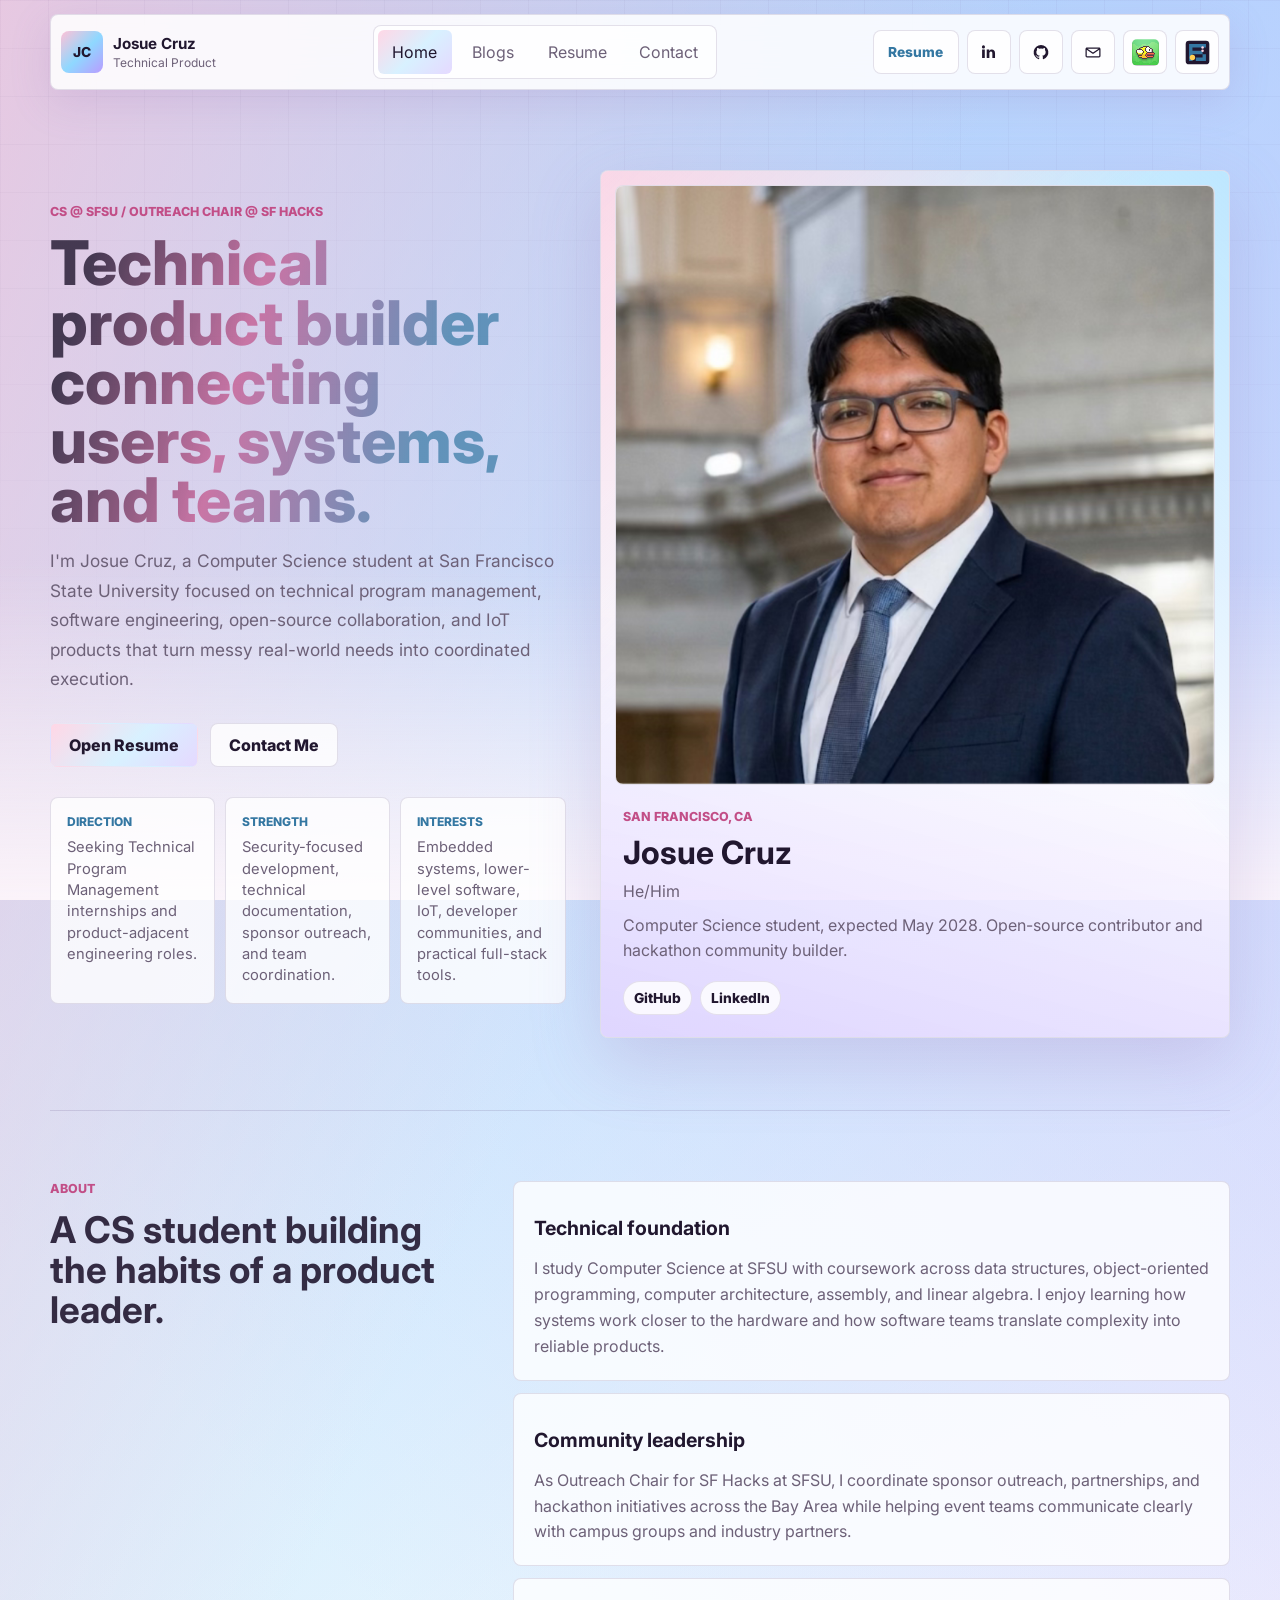
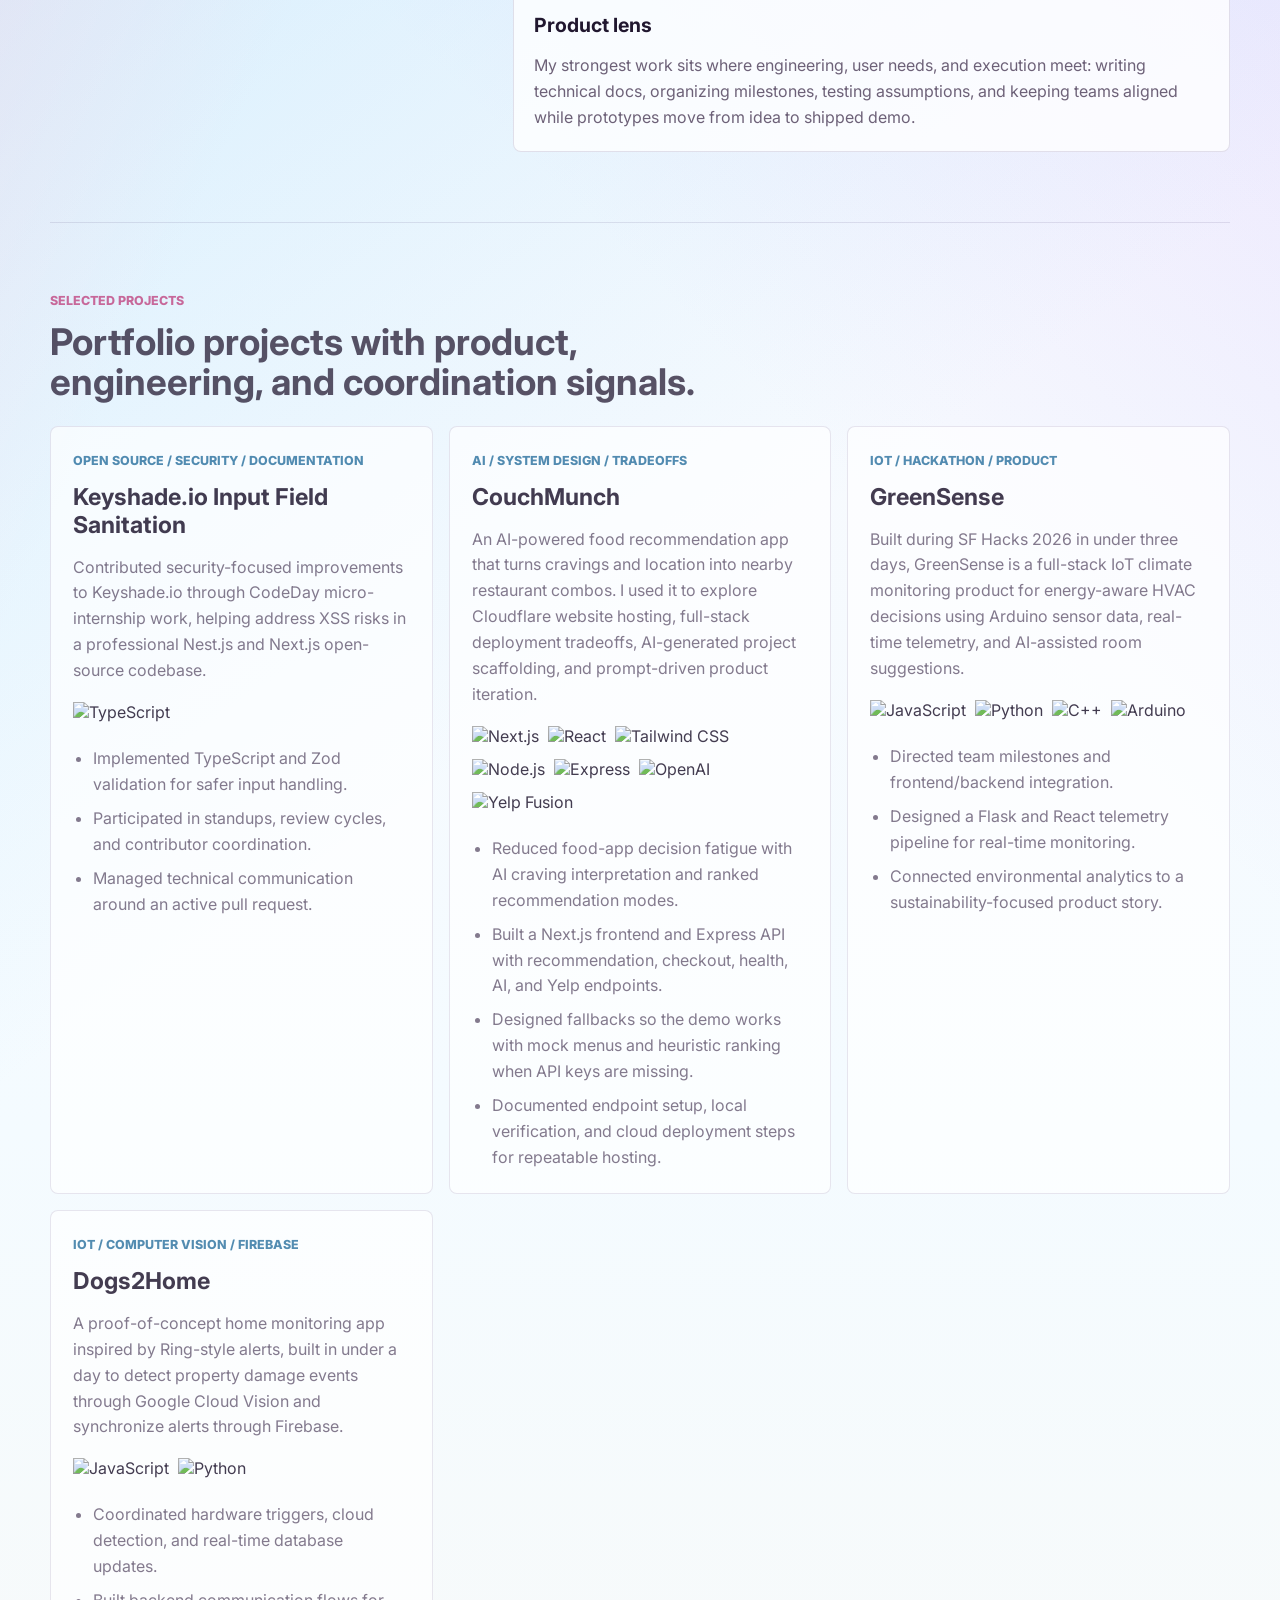
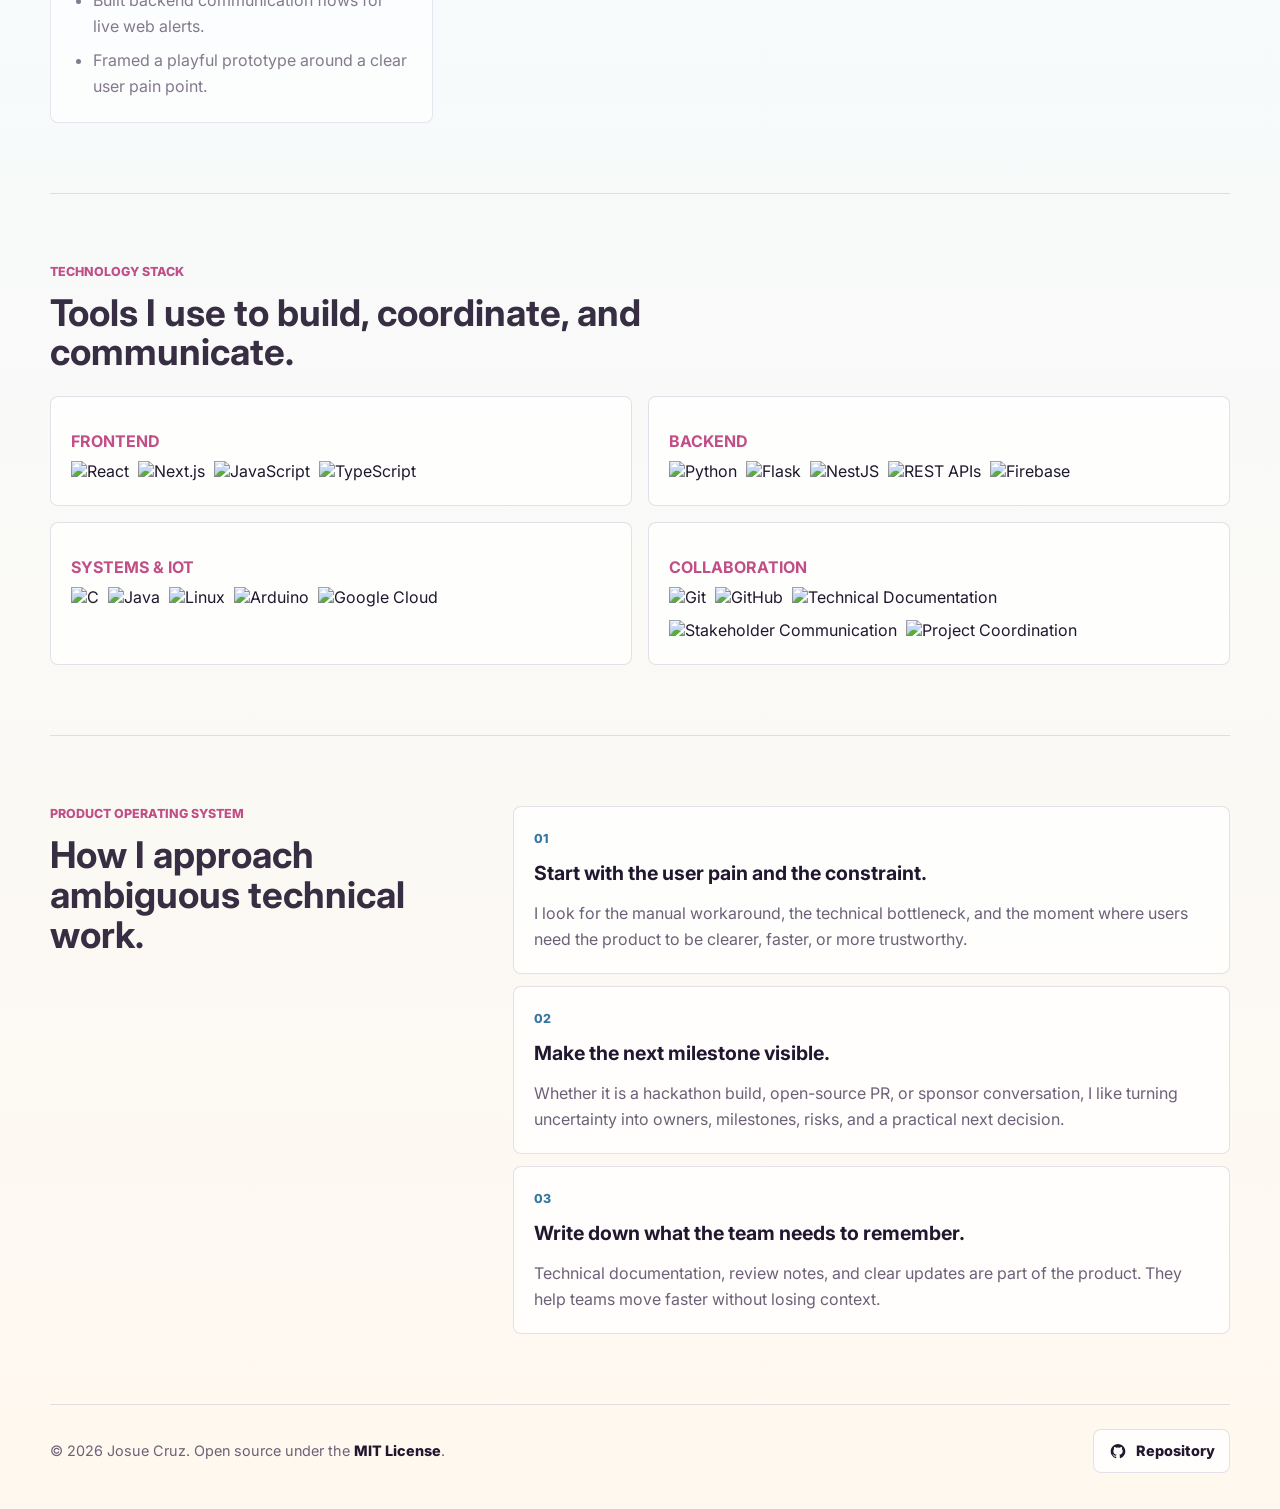
==== index.html @ 8d9a6b40 "chore(ui): additional IBM certificate, top tab easily accessible resume" ====
<!doctype html>
<html lang="en">
  <head>
    <meta charset="utf-8">
    <meta name="viewport" content="width=device-width, initial-scale=1, viewport-fit=cover">
    <meta
      name="description"
      content="Product management and technical program management portfolio for Josue Cruz, Computer Science student at San Francisco State University."
    >
    <title>Josue Cruz | Technical Product Portfolio</title>
    <link id="favicon" rel="icon" type="image/gif" href="assets/turtlefavicon-frames/turtlefavicon-00.gif">
    <link rel="preconnect" href="https://fonts.googleapis.com">
    <link rel="preconnect" href="https://fonts.gstatic.com" crossorigin>
    <link
      href="https://fonts.googleapis.com/css2?family=Inter:wght@400;500;600;700;800&display=swap"
      rel="stylesheet"
    >
    <link rel="stylesheet" href="styles.css">
  </head>
  <body>
    <div class="loader" data-loader aria-live="polite" aria-label="Loading portfolio">
      <div class="loader__mark" aria-hidden="true">
        <span></span>
        <span></span>
      </div>
      <p>Josue Cruz</p>
      <div class="loader__bar" aria-hidden="true"><span></span></div>
    </div>

    <div class="site-shell">
      <header class="site-header" aria-label="Primary">
        <a class="brand" href="#home" data-tab-link="home" aria-label="Josue Cruz home">
          <span class="brand__sig">JC</span>
          <span>
            <strong>Josue Cruz</strong>
            <small>Technical Product</small>
          </span>
        </a>

        <nav class="tabs" aria-label="Portfolio tabs" role="tablist">
          <button
            class="tab is-active"
            id="tab-home"
            type="button"
            data-tab="home"
            role="tab"
            aria-controls="home"
            aria-selected="true"
          >
            Home
          </button>
          <button
            class="tab"
            id="tab-blogs"
            type="button"
            data-tab="blogs"
            role="tab"
            aria-controls="blogs"
            aria-selected="false"
          >
            Blogs
          </button>
          <button
            class="tab"
            id="tab-resume"
            type="button"
            data-tab="resume"
            role="tab"
            aria-controls="resume"
            aria-selected="false"
          >
            Resume
          </button>
          <button
            class="tab"
            id="tab-contact"
            type="button"
            data-tab="contact"
            role="tab"
            aria-controls="contact"
            aria-selected="false"
          >
            Contact
          </button>
        </nav>

        <div class="header-actions" aria-label="Resume, social, and game links">
          <a
            class="header-resume-link"
            href="assets/Josue_Cruz_Resume.pdf"
            target="_blank"
            rel="noreferrer"
            aria-label="Open resume PDF"
          >
            Resume
          </a>
          <a
            href="https://www.linkedin.com/in/josue-cruz-610898238/"
            target="_blank"
            rel="noreferrer"
            aria-label="LinkedIn"
          >
            <svg viewBox="0 0 24 24" aria-hidden="true">
              <path d="M6.94 8.98H3.72v10.29h3.22V8.98ZM5.34 4a1.86 1.86 0 1 0 .01 3.72A1.86 1.86 0 0 0 5.34 4Zm13.9 9.58c0-3.1-1.66-4.54-3.87-4.54a3.33 3.33 0 0 0-3 1.64h-.04v-1.7H9.25v10.29h3.2v-5.1c0-1.34.25-2.64 1.91-2.64 1.64 0 1.66 1.53 1.66 2.73v5.01h3.21v-5.69Z"/>
            </svg>
          </a>
          <a href="https://github.com/Josue-Crz" target="_blank" rel="noreferrer" aria-label="GitHub">
            <svg viewBox="0 0 24 24" aria-hidden="true">
              <path d="M12 3.5a8.8 8.8 0 0 0-2.78 17.15c.44.08.6-.19.6-.42v-1.5c-2.45.53-2.97-1.05-2.97-1.05-.4-1.02-.98-1.3-.98-1.3-.8-.55.06-.54.06-.54.89.06 1.36.91 1.36.91.79 1.35 2.07.96 2.57.74.08-.57.31-.96.56-1.18-1.96-.22-4.02-.98-4.02-4.36 0-.96.34-1.75.9-2.37-.09-.22-.39-1.12.09-2.34 0 0 .74-.24 2.42.9a8.35 8.35 0 0 1 4.4 0c1.68-1.14 2.42-.9 2.42-.9.48 1.22.18 2.12.09 2.34.56.62.9 1.4.9 2.37 0 3.39-2.06 4.13-4.03 4.35.32.28.6.82.6 1.65v2.28c0 .23.16.5.61.42A8.8 8.8 0 0 0 12 3.5Z"/>
            </svg>
          </a>
          <a href="mailto:josuecruz3830@gmail.com" aria-label="Email">
            <svg viewBox="0 0 24 24" aria-hidden="true">
              <path d="M4.75 6.5h14.5c.96 0 1.75.79 1.75 1.75v8.5c0 .96-.79 1.75-1.75 1.75H4.75A1.75 1.75 0 0 1 3 16.75v-8.5c0-.96.79-1.75 1.75-1.75Zm.55 1.5 6.7 4.55L18.7 8H5.3Zm14.2 1.32-6.95 4.72a1 1 0 0 1-1.1 0L4.5 9.32v7.43c0 .14.11.25.25.25h14.5c.14 0 .25-.11.25-.25V9.32Z"/>
            </svg>
          </a>
          <button class="game-launch" type="button" data-game-open aria-label="Open mini bird game">
            <img src="assets/Flappy_Bird_icon.png" alt="" aria-hidden="true">
          </button>
          <button class="game-launch maze-launch" type="button" data-maze-open aria-label="Open pixel maze game">
            <svg viewBox="0 0 32 32" aria-hidden="true">
              <rect class="maze-icon-bg" x="2" y="2" width="28" height="28" rx="4"/>
              <path class="maze-icon-wall" d="M6 6h20v4H10v4h12v4H10v8H6V6Zm16 12h4v8H14v-4h8v-4Z"/>
              <circle class="maze-icon-player" cx="10" cy="22" r="3.2"/>
              <circle class="maze-icon-dot" cx="22" cy="10" r="1.5"/>
              <circle class="maze-icon-dot" cx="22" cy="14" r="1.5"/>
            </svg>
          </button>
        </div>
      </header>

      <main>
        <section class="tab-panel is-active" id="home" data-panel="home" role="tabpanel" aria-labelledby="tab-home" tabindex="-1">
          <div class="hero-section">
            <div class="hero-copy">
              <p class="eyebrow">CS @ SFSU / Outreach Chair @ SF Hacks</p>
              <h1>Technical product builder connecting users, systems, and teams.</h1>
              <p class="hero-copy__lead">
                I'm Josue Cruz, a Computer Science student at San Francisco State University focused on technical
                program management, software engineering, open-source collaboration, and IoT products that turn messy
                real-world needs into coordinated execution.
              </p>
              <div class="hero-actions">
                <a class="btn btn--primary" href="assets/Josue_Cruz_Resume.pdf" target="_blank" rel="noreferrer">
                  Open Resume
                </a>
                <a class="btn btn--ghost" href="#contact" data-tab-link="contact">Contact Me</a>
              </div>
              <dl class="signal-grid" aria-label="Portfolio highlights">
                <div>
                  <dt>Direction</dt>
                  <dd>Seeking Technical Program Management internships and product-adjacent engineering roles.</dd>
                </div>
                <div>
                  <dt>Strength</dt>
                  <dd>Security-focused development, technical documentation, sponsor outreach, and team coordination.</dd>
                </div>
                <div>
                  <dt>Interests</dt>
                  <dd>Embedded systems, lower-level software, IoT, developer communities, and practical full-stack tools.</dd>
                </div>
              </dl>
            </div>

            <aside class="profile-card" aria-label="Josue Cruz profile summary">
              <div class="profile-photo-frame">
                <img src="assets/Josue_Cruz_Headshot.png" alt="Professional headshot of Josue Cruz.">
              </div>
              <div class="profile-card__body">
                <p class="profile-kicker">San Francisco, CA</p>
                <h2>Josue Cruz</h2>
                <p>He/Him</p>
                <p>Computer Science student, expected May 2028. Open-source contributor and hackathon community builder.</p>
                <div class="profile-links">
                  <a href="https://github.com/Josue-Crz" target="_blank" rel="noreferrer">GitHub</a>
                  <a href="https://www.linkedin.com/in/josue-cruz-610898238/" target="_blank" rel="noreferrer">LinkedIn</a>
                </div>
              </div>
            </aside>
          </div>

          <section class="section-band section-band--split" aria-labelledby="about-title">
            <div>
              <p class="eyebrow">About</p>
              <h2 id="about-title">A CS student building the habits of a product leader.</h2>
            </div>
            <div class="about-grid">
              <article>
                <h3>Technical foundation</h3>
                <p>
                  I study Computer Science at SFSU with coursework across data structures, object-oriented programming,
                  computer architecture, assembly, and linear algebra. I enjoy learning how systems work closer to the
                  hardware and how software teams translate complexity into reliable products.
                </p>
              </article>
              <article>
                <h3>Community leadership</h3>
                <p>
                  As Outreach Chair for SF Hacks at SFSU, I coordinate sponsor outreach, partnerships, and hackathon
                  initiatives across the Bay Area while helping event teams communicate clearly with campus groups and
                  industry partners.
                </p>
              </article>
              <article>
                <h3>Product lens</h3>
                <p>
                  My strongest work sits where engineering, user needs, and execution meet: writing technical docs,
                  organizing milestones, testing assumptions, and keeping teams aligned while prototypes move from idea
                  to shipped demo.
                </p>
              </article>
            </div>
          </section>

          <section class="section-band section-band--project" aria-labelledby="project-title">
            <div class="section-heading">
              <div>
                <p class="eyebrow">Selected Projects</p>
                <h2 id="project-title">Portfolio projects with product, engineering, and coordination signals.</h2>
              </div>
            </div>
            <div class="case-grid case-grid--wide">
              <article class="case-card">
                <span class="case-card__tag">Open Source / Security / Documentation</span>
                <h3>
                  <a href="https://docs.google.com/document/d/12Ac3wVEF5NnSmktKgqOOgm5CtTcIoS5psyk4UJSIStE/edit?usp=sharing" target="_blank" rel="noreferrer">
                    Keyshade.io Input Field Sanitation
                  </a>
                </h3>
                <p>
                  Contributed security-focused improvements to Keyshade.io through CodeDay micro-internship work,
                  helping address XSS risks in a professional Nest.js and Next.js open-source codebase.
                </p>
                <div class="badge-list case-card__languages" aria-label="Keyshade.io programming languages">
                  <img alt="TypeScript" src="https://img.shields.io/badge/TypeScript-3178C6?style=flat&logo=typescript&logoColor=white">
                </div>
                <ul>
                  <li>Implemented TypeScript and Zod validation for safer input handling.</li>
                  <li>Participated in standups, review cycles, and contributor coordination.</li>
                  <li>Managed technical communication around an active pull request.</li>
                </ul>
              </article>
              <article class="case-card">
                <span class="case-card__tag">AI / System Design / Tradeoffs</span>
                <h3>
                  <a href="https://couchmunch.me/" target="_blank" rel="noreferrer">CouchMunch</a>
                </h3>
                <p>
                  An AI-powered food recommendation app that turns cravings and location into nearby restaurant combos.
                  I used it to explore Cloudflare website hosting, full-stack deployment tradeoffs, AI-generated project
                  scaffolding, and prompt-driven product iteration.
                </p>
                <div class="badge-list case-card__languages" aria-label="CouchMunch technology stack">
                  <img alt="Next.js" src="https://img.shields.io/badge/Next.js-black?style=flat&logo=next.js">
                  <img alt="React" src="https://img.shields.io/badge/React-20232A?style=flat&logo=react&logoColor=61DAFB">
                  <img alt="Tailwind CSS" src="https://img.shields.io/badge/Tailwind_CSS-06B6D4?style=flat&logo=tailwindcss&logoColor=white">
                  <img alt="Node.js" src="https://img.shields.io/badge/Node.js-339933?style=flat&logo=node.js&logoColor=white">
                  <img alt="Express" src="https://img.shields.io/badge/Express-black?style=flat&logo=express">
                  <img alt="OpenAI" src="https://img.shields.io/badge/OpenAI-412991?style=flat&logo=openai&logoColor=white">
                  <img alt="Yelp Fusion" src="https://img.shields.io/badge/Yelp_Fusion-FF1A1A?style=flat&logo=yelp&logoColor=white">
                </div>
                <ul>
                  <li>Reduced food-app decision fatigue with AI craving interpretation and ranked recommendation modes.</li>
                  <li>Built a Next.js frontend and Express API with recommendation, checkout, health, AI, and Yelp endpoints.</li>
                  <li>Designed fallbacks so the demo works with mock menus and heuristic ranking when API keys are missing.</li>
                  <li>Documented endpoint setup, local verification, and cloud deployment steps for repeatable hosting.</li>
                </ul>
              </article>
              <article class="case-card">
                <span class="case-card__tag">IoT / Hackathon / Product</span>
                <h3>
                  <a href="https://github.com/Josue-Crz/SFHacks-2026-Project" target="_blank" rel="noreferrer">GreenSense</a>
                </h3>
                <p>
                  Built during SF Hacks 2026 in under three days, GreenSense is a full-stack IoT climate monitoring
                  product for energy-aware HVAC decisions using Arduino sensor data, real-time telemetry, and AI-assisted
                  room suggestions.
                </p>
                <div class="badge-list case-card__languages" aria-label="GreenSense programming languages">
                  <img alt="JavaScript" src="https://img.shields.io/badge/JavaScript-F7DF1E?style=flat&logo=javascript&logoColor=111111">
                  <img alt="Python" src="https://img.shields.io/badge/Python-3776AB?style=flat&logo=python&logoColor=white">
                  <img alt="C++" src="https://img.shields.io/badge/C++-00599C?style=flat&logo=cplusplus&logoColor=white">
                  <img alt="Arduino" src="https://img.shields.io/badge/Arduino-00979D?style=flat&logo=arduino&logoColor=white">
                </div>
                <ul>
                  <li>Directed team milestones and frontend/backend integration.</li>
                  <li>Designed a Flask and React telemetry pipeline for real-time monitoring.</li>
                  <li>Connected environmental analytics to a sustainability-focused product story.</li>
                </ul>
              </article>
              <article class="case-card">
                <span class="case-card__tag">IoT / Computer Vision / Firebase</span>
                <h3>
                  <a href="https://github.com/Josue-Crz/Dogs2Home" target="_blank" rel="noreferrer">Dogs2Home</a>
                </h3>
                <p>
                  A proof-of-concept home monitoring app inspired by Ring-style alerts, built in under a day to detect
                  property damage events through Google Cloud Vision and synchronize alerts through Firebase.
                </p>
                <div class="badge-list case-card__languages" aria-label="Dogs2Home programming languages">
                  <img alt="JavaScript" src="https://img.shields.io/badge/JavaScript-F7DF1E?style=flat&logo=javascript&logoColor=111111">
                  <img alt="Python" src="https://img.shields.io/badge/Python-3776AB?style=flat&logo=python&logoColor=white">
                </div>
                <ul>
                  <li>Coordinated hardware triggers, cloud detection, and real-time database updates.</li>
                  <li>Built backend communication flows for live web alerts.</li>
                  <li>Framed a playful prototype around a clear user pain point.</li>
                </ul>
              </article>
            </div>
          </section>

          <section class="section-band" aria-labelledby="tech-title">
            <div class="section-heading">
              <div>
                <p class="eyebrow">Technology Stack</p>
                <h2 id="tech-title">Tools I use to build, coordinate, and communicate.</h2>
              </div>
            </div>
            <div class="tech-stack">
              <article>
                <h3>Frontend</h3>
                <div class="badge-list" aria-label="Frontend skills">
                  <img alt="React" src="https://img.shields.io/badge/React-20232A?style=flat&logo=react&logoColor=61DAFB">
                  <img alt="Next.js" src="https://img.shields.io/badge/Next.js-black?style=flat&logo=next.js">
                  <img alt="JavaScript" src="https://img.shields.io/badge/JavaScript-F7DF1E?style=flat&logo=javascript&logoColor=111111">
                  <img alt="TypeScript" src="https://img.shields.io/badge/TypeScript-3178C6?style=flat&logo=typescript&logoColor=white">
                </div>
              </article>
              <article>
                <h3>Backend</h3>
                <div class="badge-list" aria-label="Backend skills">
                  <img alt="Python" src="https://img.shields.io/badge/Python-3776AB?style=flat&logo=python&logoColor=white">
                  <img alt="Flask" src="https://img.shields.io/badge/Flask-black?style=flat&logo=flask">
                  <img alt="NestJS" src="https://img.shields.io/badge/NestJS-E0234E?style=flat&logo=nestjs&logoColor=white">
                  <img alt="REST APIs" src="https://img.shields.io/badge/REST_APIs-6E56B9?style=flat">
                  <img alt="Firebase" src="https://img.shields.io/badge/Firebase-FFCA28?style=flat&logo=firebase&logoColor=111111">
                </div>
              </article>
              <article>
                <h3>Systems & IoT</h3>
                <div class="badge-list" aria-label="Systems and IoT skills">
                  <img alt="C" src="https://img.shields.io/badge/C-A8B9CC?style=flat&logo=c&logoColor=111111">
                  <img alt="Java" src="https://img.shields.io/badge/Java-ED8B00?style=flat&logo=openjdk&logoColor=white">
                  <img alt="Linux" src="https://img.shields.io/badge/Linux-FCC624?style=flat&logo=linux&logoColor=111111">
                  <img alt="Arduino" src="https://img.shields.io/badge/Arduino-00979D?style=flat&logo=arduino&logoColor=white">
                  <img alt="Google Cloud" src="https://img.shields.io/badge/Google_Cloud-4285F4?style=flat&logo=googlecloud&logoColor=white">
                </div>
              </article>
              <article>
                <h3>Collaboration</h3>
                <div class="badge-list" aria-label="Collaboration skills">
                  <img alt="Git" src="https://img.shields.io/badge/Git-F05032?style=flat&logo=git&logoColor=white">
                  <img alt="GitHub" src="https://img.shields.io/badge/GitHub-181717?style=flat&logo=github&logoColor=white">
                  <img alt="Technical Documentation" src="https://img.shields.io/badge/Technical_Docs-C24E87?style=flat">
                  <img alt="Stakeholder Communication" src="https://img.shields.io/badge/Stakeholder_Communication-3477A2?style=flat">
                  <img alt="Project Coordination" src="https://img.shields.io/badge/Project_Coordination-6E56B9?style=flat">
                </div>
              </article>
            </div>
          </section>

          <section class="section-band section-band--split" aria-labelledby="principles-title">
            <div>
              <p class="eyebrow">Product Operating System</p>
              <h2 id="principles-title">How I approach ambiguous technical work.</h2>
            </div>
            <div class="principles">
              <article>
                <span>01</span>
                <h3>Start with the user pain and the constraint.</h3>
                <p>
                  I look for the manual workaround, the technical bottleneck, and the moment where users need the
                  product to be clearer, faster, or more trustworthy.
                </p>
              </article>
              <article>
                <span>02</span>
                <h3>Make the next milestone visible.</h3>
                <p>
                  Whether it is a hackathon build, open-source PR, or sponsor conversation, I like turning uncertainty
                  into owners, milestones, risks, and a practical next decision.
                </p>
              </article>
              <article>
                <span>03</span>
                <h3>Write down what the team needs to remember.</h3>
                <p>
                  Technical documentation, review notes, and clear updates are part of the product. They help teams move
                  faster without losing context.
                </p>
              </article>
            </div>
          </section>
        </section>

        <section class="tab-panel" id="blogs" data-panel="blogs" role="tabpanel" aria-labelledby="tab-blogs" tabindex="-1" hidden>
          <div class="page-intro">
            <p class="eyebrow">Writing</p>
            <h1>Open-source notes from real issues and pull requests.</h1>
            <p>
              Two technical writeups on security, maintainability, maintainer communication, and what I learned while
              contributing to production open-source projects.
            </p>
          </div>
          <div class="blog-list">
            <article class="blog-card">
              <p class="blog-card__meta">Mar-Apr 2026 / Open Source Maintenance</p>
              <div class="blog-card__content">
                <h2>
                  <a href="https://github.com/openwall/john/issues/3896" target="_blank" rel="noreferrer">
                    Turning a John the Ripper Good First Issue Into a Draft PR
                  </a>
                </h2>
                <p>
                  I started with openwall/john issue #3896, a maintenance issue titled "Consistently (don't) split long
                  source file lines." At first glance it looked like a formatting task. Once I read deeper, it became a
                  lesson in how small style decisions can affect portability, readability, and contributor trust inside a
                  mature C codebase.
                </p>
                <h3>What the issue was really about</h3>
                <p>
                  The issue called out a long OpenBSD-SoftRAID test vector that had been split with backslash
                  continuations. The maintainer proposed a safer approach: close the string on one line, reopen it on
                  the next, and let the compiler concatenate adjacent string constants. That avoids depending on details
                  like trailing whitespace. The second part of the issue was consistency: if one long source line is
                  split, similarly long lines across the project should be handled with the same rule.
                </p>
                <h3>How I approached the draft PR</h3>
                <p>
                  My first draft built on magnumripper's earlier PR #3908. I focused on
                  <code>src/openbsdsoftraid_variable_code.h</code>, split long test vectors into adjacent string
                  constants, and experimented with an <code>.editorconfig</code> line-length rule. I originally aimed
                  for short 80-character splits around delimiter boundaries because that felt readable to me.
                </p>
                <p>
                  The maintainer feedback helped me recalibrate. The project did not want a broad delimiter-based
                  refactor, and it did not want lines split that aggressively. The better target was closer to the
                  existing project discussion: roughly 2000 characters per line for these huge vectors, with changes
                  scoped to the original issue instead of expanding the problem.
                </p>
                <h3>Validation and takeaway</h3>
                <p>
                  I tested the OpenBSD-SoftRAID format with
                  <code>./john --test --format=openbsd-softraid</code>, and the benchmark completed successfully. The
                  bigger win was learning how to turn maintainer feedback into a better contribution: read the history,
                  stay inside the issue's scope, preserve behavior, and ask clarifying questions early when style and
                  maintainability are part of the bug.
                </p>
                <ul>
                  <li>Issue: long C/header source lines needed consistent treatment.</li>
                  <li>Draft PR: split OpenBSD-SoftRAID test vectors using adjacent string literals.</li>
                  <li>Lesson: in a mature security tool, "just formatting" still needs technical discipline.</li>
                </ul>
                <p class="blog-card__links">
                  <a href="https://github.com/openwall/john/issues/3896" target="_blank" rel="noreferrer">
                    Issue #3896
                  </a>
                  <a href="https://github.com/openwall/john/pull/5967" target="_blank" rel="noreferrer">
                    Draft PR #5967
                  </a>
                </p>
              </div>
            </article>
            <article class="blog-card">
              <p class="blog-card__meta">Feb 2026 / Security & Full Stack</p>
              <div class="blog-card__content">
                <h2>
                  <a href="https://github.com/Josue-Crz/keyshade-team-F-fork/pull/8" target="_blank" rel="noreferrer">
                    Hardening Keyshade.io Through Input Field Sanitation
                  </a>
                </h2>
                <p>
                  Keyshade.io is an open-source secret and configuration management platform. Because it helps teams
                  protect API keys, credentials, tokens, and deployment configuration, the inputs around projects,
                  environments, variables, secrets, and users have to be handled carefully. Our CodeDay team worked on
                  strengthening that front gate: the point where user-controlled text first enters the system.
                </p>
                <h3>The security problem</h3>
                <p>
                  The issue was not encryption itself. It was the input path around the application. If unicode,
                  emojis, script-like strings, or unexpected special characters are accepted too freely, they can create
                  broken slugs, unsafe requests, confusing UI states, or validation gaps between frontend and backend
                  behavior. These are the same kinds of trust-boundary weaknesses that make XSS and malformed-input
                  bugs possible. In a secrets platform, even small validation mistakes deserve attention.
                </p>
                <h3>Where I investigated</h3>
                <p>
                  I focused on the platform side first and looked for form entry points with searches around
                  <code>onSubmit</code> and <code>handleSubmit</code>. That led to files such as
                  <code>auth-email-form.tsx</code>, <code>otp-input-form.tsx</code>, and
                  <code>updateIntegrationSheet/index.tsx</code>. I also traced helper-level validation through
                  <code>is-email-valid.ts</code>, which helped connect individual forms to reusable validation logic.
                </p>
                <h3>The schema-driven solution</h3>
                <p>
                  The team PR introduced centralized Zod schemas, including <code>AlphaNumericStringSchema</code>,
                  <code>VariableAlphaNumericStringSchema</code>, <code>ExtendedAlphaNumericStringSchema</code>, and a
                  color-code variant. Instead of writing one-off checks inside every component, the validation rules
                  lived in the shared schema package and were applied across project, environment, integration,
                  personal access token, secret, variable, user, workspace, and workspace-role request shapes.
                </p>
                <p>
                  On the frontend, the project creation flow used schema parsing before sending a request, showing a
                  toast when a project name was not alphanumeric or was empty. The larger security idea was defense in
                  depth: frontend validation improves feedback, while backend validation still needs to reject unsafe
                  input because browser-side checks can be bypassed.
                </p>
                <h3>Collaboration and coordination</h3>
                <p>
                  The work also had a product-management layer. A maintainer pointed out overlap with Keyshade issue
                  #929, which described unicode values being accepted and then stripped into broken slugs. We clarified
                  how our work related to the existing thread, asked where helper logic should live, and coordinated
                  dependent frontend, backend, and CLI PRs so the shared schema changes could land cleanly.
                </p>
                <ul>
                  <li>Issue: user input needed stricter alphanumeric validation.</li>
                  <li>Solution: shared Zod schemas with safe parsing before data moved deeper into the app.</li>
                  <li>Lesson: security work is also coordination work when multiple contributors touch shared contracts.</li>
                </ul>
                <p class="blog-card__links">
                  <a href="https://github.com/keyshade-xyz/keyshade/pull/1278" target="_blank" rel="noreferrer">
                    Team PR #1278
                  </a>
                  <a href="https://github.com/keyshade-xyz/keyshade/issues/929" target="_blank" rel="noreferrer">
                    Related Issue #929
                  </a>
                </p>
              </div>
            </article>
          </div>
        </section>

        <section class="tab-panel" id="resume" data-panel="resume" role="tabpanel" aria-labelledby="tab-resume" tabindex="-1" hidden>
          <div class="page-intro">
            <p class="eyebrow">Resume</p>
            <h1>Technical program management internship profile.</h1>
            <p>
              Computer Science student with experience in technical documentation, security-focused development,
              sponsor outreach, project coordination, and collaborative software delivery.
            </p>
          </div>
          <div class="resume-actions resume-actions--top">
            <a class="btn btn--primary resume-download" href="assets/Josue_Cruz_Resume.pdf" target="_blank" rel="noreferrer">
              Open Resume PDF
            </a>
            <a class="btn btn--ghost" href="https://www.linkedin.com/in/josue-cruz-610898238/" target="_blank" rel="noreferrer">
              LinkedIn Profile
            </a>
          </div>
          <div class="resume-layout">
            <section class="resume-panel" aria-labelledby="education-title">
              <h2 id="education-title">Education</h2>
              <div class="resume-item">
                <h3>San Francisco State University</h3>
                <p>B.S. Computer Science, expected May 2028</p>
                <p>GPA: 3.5</p>
              </div>
              <div class="resume-item">
                <h3>City College of San Francisco</h3>
                <p>Associate's degree, Computer Science</p>
                <p>Dean's Honor List, Fall/Spring 2024-2025</p>
              </div>
              <p class="resume-note">
                Coursework: Data Structures & Algorithms, Object-Oriented Programming, Computer Architecture,
                Assembly Language, Linear Algebra.
              </p>
            </section>

            <section class="resume-panel" aria-labelledby="skills-title">
              <h2 id="skills-title">Core Skills</h2>
              <div class="skill-cloud" aria-label="Skills list">
                <span>Technical Documentation</span>
                <span>Stakeholder Communication</span>
                <span>Project Coordination</span>
                <span>Agile Collaboration</span>
                <span>Team Leadership</span>
                <span>TypeScript</span>
                <span>Python</span>
                <span>Java</span>
                <span>C</span>
                <span>Flask</span>
                <span>Firebase</span>
                <span>Next.js</span>
                <span>Nest.js</span>
                <span>Linux</span>
                <span>Git/GitHub</span>
              </div>
            </section>

            <section class="resume-panel" aria-labelledby="experience-title">
              <h2 id="experience-title">Experience</h2>
              <div class="timeline">
                <article>
                  <span>Mar 2026 - Present</span>
                  <h3>Outreach Chair / SF Hacks at SFSU</h3>
                  <p>
                    Lead sponsor outreach and partnership coordination with corporations, campus organizations, and
                    industry representatives while supporting event planning for Bay Area student technology events.
                  </p>
                </article>
                <article>
                  <span>Jan 2026 - Present</span>
                  <h3>Open Source Contributor / CodeDay & Keyshade.io</h3>
                  <p>
                    Collaborated in a mentored engineering team on security-focused improvements for Keyshade.io,
                    implementing TypeScript and Zod validation while coordinating through standups, reviews, and Git
                    workflows.
                  </p>
                </article>
                <article>
                  <span>Jun 2025 - Feb 2026</span>
                  <h3>Computing Talent Initiative Accelerate Program</h3>
                  <p>
                    Developed experience with Python, Git workflows, collaborative software development, technical
                    communication, accountability, documentation, and iterative problem-solving.
                  </p>
                </article>
                <article>
                  <span>Aug 2025 - Dec 2025</span>
                  <h3>Teacher's Assistant / City College of San Francisco</h3>
                  <p>
                    Supported coursework communication, grading coordination, and assignment feedback for classes of up
                    to 100 students.
                  </p>
                </article>
                <article>
                  <span>Aug 2025 - Feb 2026</span>
                  <h3>Quality Assurance Volunteer Tester / Madhouse Productions</h3>
                  <p>
                    Tested gameplay updates, documented bugs, and communicated feedback with developers for an indie
                    Roblox game studio with a 4,000+ member community.
                  </p>
                </article>
              </div>
            </section>

            <section class="resume-panel" aria-labelledby="certs-title">
              <h2 id="certs-title">Certifications & Involvement</h2>
              <div class="resume-item">
                <h3>Data Literacy</h3>
                <p>IBM, issued May 2026.</p>
                <p>
                  <a href="https://www.credly.com/badges/52b942b4-b51f-40ae-8ef1-9477423467c0/linked_in_profile" target="_blank" rel="noreferrer">
                    Show credential
                  </a>
                </p>
              </div>
              <div class="resume-item">
                <h3>Google Certifications</h3>
                <p>Technical Support Fundamentals, issued Aug 2023. Credential ID: 4T3ZP5EZSXMD.</p>
                <p>The Bits and Bytes of Computer Networking, issued Sep 2023. Credential ID: FN6XXG5SN9TS.</p>
              </div>
              <div class="resume-item">
                <h3>Volunteering</h3>
                <p>Student Volunteer, The City Eats Inc., Feb 2026 - Present.</p>
              </div>
            </section>
          </div>
        </section>

        <section class="tab-panel" id="contact" data-panel="contact" role="tabpanel" aria-labelledby="tab-contact" tabindex="-1" hidden>
          <div class="page-intro">
            <p class="eyebrow">Contact</p>
            <h1>Let's build the next useful thing.</h1>
            <p>
              I am open to technical program management internships, software engineering opportunities, open-source
              collaboration, and hackathon or community partnerships.
            </p>
          </div>
          <div class="contact-layout">
            <section class="contact-card" aria-labelledby="contact-options-title">
              <h2 id="contact-options-title">Preferred Contact</h2>
              <p>
                Email is the best way to reach me for internships, collaborations, open-source work, or community
                partnerships. If you use my cellular number, please text first.
              </p>
              <div class="contact-card__actions" aria-label="Direct contact options">
                <a class="btn btn--primary" href="mailto:josuecruz3830@gmail.com">Email Me Directly</a>
                <a class="btn btn--ghost" href="sms:+16504403972">Text My Cell</a>
                <a
                  class="btn btn--ghost"
                  href="https://www.linkedin.com/in/josue-cruz-610898238/"
                  target="_blank"
                  rel="noreferrer"
                >
                  LinkedIn
                </a>
              </div>
            </section>
            <aside class="contact-aside" aria-label="Contact links">
              <h2>Contact Info</h2>
              <a href="mailto:josuecruz3830@gmail.com">
                <span>Email preferred</span>
                josuecruz3830@gmail.com
              </a>
              <a href="sms:+16504403972">
                <span>Text preferred for cell</span>
                +1 (650) 440-3972
              </a>
              <a href="https://github.com/Josue-Crz" target="_blank" rel="noreferrer">github.com/Josue-Crz</a>
              <a href="https://www.linkedin.com/in/josue-cruz-610898238/" target="_blank" rel="noreferrer">
                linkedin.com/in/josue-cruz-610898238
              </a>

              <div class="birthday-card" aria-label="Birthday countdown">
                <span>Next birthday</span>
                <strong>November 3</strong>
                <p data-birthday-countdown>Calculating countdown...</p>
              </div>
            </aside>
          </div>
        </section>
      </main>

      <footer class="site-footer" aria-label="Site license and repository">
        <p>
          &copy; 2026 Josue Cruz. Open source under the
          <a href="LICENSE">MIT License</a>.
        </p>
        <a
          class="site-footer__repo"
          href="https://github.com/Josue-Crz/josue-portfoliotpm"
          target="_blank"
          rel="noreferrer"
          aria-label="View this portfolio repository on GitHub"
        >
          <svg viewBox="0 0 24 24" aria-hidden="true">
            <path d="M12 3.5a8.8 8.8 0 0 0-2.78 17.15c.44.08.6-.19.6-.42v-1.5c-2.45.53-2.97-1.05-2.97-1.05-.4-1.02-.98-1.3-.98-1.3-.8-.55.06-.54.06-.54.89.06 1.36.91 1.36.91.79 1.35 2.07.96 2.57.74.08-.57.31-.96.56-1.18-1.96-.22-4.02-.98-4.02-4.36 0-.96.34-1.75.9-2.37-.09-.22-.39-1.12.09-2.34 0 0 .74-.24 2.42.9a8.35 8.35 0 0 1 4.4 0c1.68-1.14 2.42-.9 2.42-.9.48 1.22.18 2.12.09 2.34.56.62.9 1.4.9 2.37 0 3.39-2.06 4.13-4.03 4.35.32.28.6.82.6 1.65v2.28c0 .23.16.5.61.42A8.8 8.8 0 0 0 12 3.5Z"/>
          </svg>
          Repository
        </a>
      </footer>
    </div>

    <div class="game-modal" data-game-modal hidden>
      <div class="game-window" role="dialog" aria-modal="true" aria-labelledby="game-title">
        <div class="game-header">
          <div>
            <p class="eyebrow">Mini Game</p>
            <h2 id="game-title">Tiny Flap</h2>
          </div>
          <div class="game-scoreboard" aria-live="polite">
            <span>Score</span>
            <strong data-game-score>0</strong>
          </div>
          <button class="game-icon-button" type="button" data-game-close aria-label="Close mini game">
            <svg viewBox="0 0 24 24" aria-hidden="true">
              <path d="m6.4 5.3 5.6 5.6 5.6-5.6 1.1 1.1-5.6 5.6 5.6 5.6-1.1 1.1-5.6-5.6-5.6 5.6-1.1-1.1 5.6-5.6-5.6-5.6 1.1-1.1Z"/>
            </svg>
          </button>
        </div>
        <canvas
          class="game-canvas"
          data-game-canvas
          width="420"
          height="620"
          aria-label="Tiny Flap canvas game"
        ></canvas>
        <div class="game-controls">
          <button class="btn btn--primary" type="button" data-game-start>Start</button>
          <button class="btn btn--ghost" type="button" data-game-restart>Restart</button>
          <button class="btn btn--ghost" type="button" data-game-sound aria-pressed="true">Sound On</button>
        </div>
      </div>
    </div>

    <div class="game-modal" data-maze-modal hidden>
      <div class="game-window game-window--maze" role="dialog" aria-modal="true" aria-labelledby="maze-title">
        <div class="game-header">
          <div>
            <p class="eyebrow">Mini Game</p>
            <h2 id="maze-title">Pixel Maze</h2>
          </div>
          <div class="game-scoreboard" aria-live="polite">
            <span>Score</span>
            <strong data-maze-score>0</strong>
          </div>
          <div class="game-scoreboard" aria-live="polite">
            <span>Lives</span>
            <strong data-maze-lives>3</strong>
          </div>
          <button class="game-icon-button" type="button" data-maze-close aria-label="Close pixel maze game">
            <svg viewBox="0 0 24 24" aria-hidden="true">
              <path d="m6.4 5.3 5.6 5.6 5.6-5.6 1.1 1.1-5.6 5.6 5.6 5.6-1.1 1.1-5.6-5.6-5.6 5.6-1.1-1.1 5.6-5.6-5.6-5.6 1.1-1.1Z"/>
            </svg>
          </button>
        </div>
        <canvas
          class="maze-canvas"
          data-maze-canvas
          width="420"
          height="420"
          aria-label="Pixel Maze canvas game"
        ></canvas>
        <div class="game-controls">
          <button class="btn btn--primary" type="button" data-maze-start>Start</button>
          <button class="btn btn--ghost" type="button" data-maze-restart>Restart</button>
          <button class="btn btn--ghost" type="button" data-maze-sound aria-pressed="true">Sound On</button>
        </div>
        <div class="maze-pad" aria-label="Pixel Maze direction controls">
          <button type="button" data-maze-dir="up" aria-label="Move up">U</button>
          <button type="button" data-maze-dir="left" aria-label="Move left">L</button>
          <button type="button" data-maze-dir="down" aria-label="Move down">D</button>
          <button type="button" data-maze-dir="right" aria-label="Move right">R</button>
        </div>
      </div>
    </div>

    <script src="script.js"></script>
  </body>
</html>
---- styles.css ----
:root {
  --ink: #fff7fb;
  --ink-2: #eef8ff;
  --surface: rgba(255, 255, 255, 0.78);
  --surface-strong: rgba(255, 255, 255, 0.9);
  --line: rgba(91, 70, 122, 0.16);
  --text: #21172f;
  --muted: #6d6178;
  --peach: #ffc1d6;
  --coral: #ff78ad;
  --violet: #b99cff;
  --blue: #8fd8ff;
  --mint: #93efd2;
  --berry: #c24e87;
  --sky-ink: #3477a2;
  --shadow: 0 24px 70px rgba(152, 113, 178, 0.24);
  --safe-top: env(safe-area-inset-top, 0px);
  --safe-right: env(safe-area-inset-right, 0px);
  --safe-bottom: env(safe-area-inset-bottom, 0px);
  --safe-left: env(safe-area-inset-left, 0px);
  --phone-cutout-buffer: 0px;
  --header-safe-top: max(var(--safe-top), var(--phone-cutout-buffer));
  --header-offset: calc(14px + var(--header-safe-top));
}

* {
  box-sizing: border-box;
}

html {
  min-height: 100%;
  scroll-behavior: smooth;
  scroll-padding-top: calc(120px + var(--header-safe-top));
  -webkit-text-size-adjust: 100%;
}

body {
  min-width: 320px;
  min-height: 100%;
  margin: 0;
  color: var(--text);
  font-family: "Inter", system-ui, -apple-system, BlinkMacSystemFont, "Segoe UI", sans-serif;
  background:
    linear-gradient(115deg, rgba(255, 193, 214, 0.72), transparent 30%),
    linear-gradient(145deg, rgba(143, 216, 255, 0.72), transparent 48%),
    linear-gradient(225deg, rgba(185, 156, 255, 0.48), transparent 42%),
    linear-gradient(180deg, #fff7fb 0%, #f4fbff 58%, #fff8ef 100%),
    var(--ink);
  letter-spacing: 0;
  overflow-x: hidden;
}

body::before {
  position: fixed;
  inset: 0;
  z-index: -2;
  content: "";
  background:
    linear-gradient(rgba(91, 70, 122, 0.055) 1px, transparent 1px),
    linear-gradient(90deg, rgba(91, 70, 122, 0.055) 1px, transparent 1px);
  background-size: 48px 48px;
  -webkit-mask-image: linear-gradient(to bottom, rgba(0, 0, 0, 0.8), transparent 78%);
  mask-image: linear-gradient(to bottom, rgba(0, 0, 0, 0.8), transparent 78%);
}

body::after {
  position: fixed;
  inset: auto 0 0;
  z-index: -1;
  height: 38vh;
  content: "";
  background: linear-gradient(180deg, transparent, rgba(255, 247, 251, 0.88));
  pointer-events: none;
}

a {
  color: inherit;
}

button,
input,
textarea {
  font: inherit;
}

img,
svg,
canvas {
  max-width: 100%;
}

main,
section,
article,
p,
h1,
h2,
h3,
li,
dd,
a {
  overflow-wrap: anywhere;
}

input,
textarea {
  font-size: 1rem;
}

a,
button {
  touch-action: manipulation;
}

.loader {
  position: fixed;
  inset: 0;
  z-index: 50;
  display: grid;
  place-items: center;
  align-content: center;
  gap: 18px;
  padding: 24px;
  padding:
    calc(24px + var(--header-safe-top))
    calc(24px + var(--safe-right))
    calc(24px + var(--safe-bottom))
    calc(24px + var(--safe-left));
  color: var(--text);
  background:
    linear-gradient(135deg, rgba(255, 193, 214, 0.82), transparent 38%),
    linear-gradient(225deg, rgba(143, 216, 255, 0.76), transparent 44%),
    linear-gradient(180deg, #fffaff 0%, #eef8ff 100%);
  transition: opacity 420ms ease, visibility 420ms ease;
}

.loader.is-hidden {
  visibility: hidden;
  opacity: 0;
}

.loader__mark {
  position: relative;
  width: 74px;
  height: 74px;
  border: 1px solid rgba(91, 70, 122, 0.18);
  border-radius: 8px;
  background: linear-gradient(135deg, rgba(255, 193, 214, 0.72), rgba(143, 216, 255, 0.72), rgba(185, 156, 255, 0.54));
  box-shadow: var(--shadow);
  overflow: hidden;
}

.loader__mark span {
  position: absolute;
  inset: 14px;
  border-radius: 50%;
  border: 2px solid transparent;
  border-top-color: var(--peach);
  border-right-color: var(--violet);
  animation: spin 900ms linear infinite;
}

.loader__mark span + span {
  inset: 25px;
  border-top-color: var(--mint);
  border-right-color: var(--coral);
  animation-direction: reverse;
}

.loader p {
  margin: 0;
  font-size: 1rem;
  font-weight: 800;
}

.loader__bar {
  width: min(260px, 76vw);
  height: 5px;
  padding: 1px;
  border-radius: 999px;
  background: rgba(91, 70, 122, 0.11);
  overflow: hidden;
}

.loader__bar span {
  display: block;
  width: 45%;
  height: 100%;
  border-radius: inherit;
  background: linear-gradient(90deg, var(--peach), var(--coral), var(--violet));
  animation: loadbar 900ms ease-in-out infinite;
}

.site-shell {
  width: min(1180px, calc(100% - 32px - var(--safe-left) - var(--safe-right)));
  min-height: 100vh;
  min-height: 100svh;
  min-height: 100dvh;
  margin: 0 auto;
  padding-top: var(--header-offset);
  padding-bottom: calc(36px + var(--safe-bottom));
  opacity: 0;
  transform: translateY(16px);
  transition: opacity 520ms ease, transform 520ms ease;
}

body.is-ready .site-shell {
  opacity: 1;
  transform: translateY(0);
}

.site-header {
  position: sticky;
  top: var(--header-offset);
  z-index: 20;
  display: grid;
  grid-template-columns: minmax(0, auto) minmax(0, 1fr) auto;
  gap: 16px;
  align-items: center;
  margin: 0 0 38px;
  padding: 10px;
  border: 1px solid var(--line);
  border-radius: 8px;
  background: rgba(255, 255, 255, 0.86);
  box-shadow: 0 12px 40px rgba(152, 113, 178, 0.18);
  backdrop-filter: blur(18px);
}

.brand {
  display: inline-flex;
  align-items: center;
  gap: 10px;
  min-width: 0;
  color: var(--text);
  text-decoration: none;
}

.brand__sig {
  display: grid;
  width: 42px;
  height: 42px;
  place-items: center;
  border-radius: 8px;
  color: #21172f;
  font-size: 0.86rem;
  font-weight: 800;
  background: linear-gradient(135deg, var(--peach), var(--blue) 52%, var(--violet));
}

.brand strong,
.brand small {
  display: block;
}

.brand strong {
  font-size: 0.95rem;
}

.brand small {
  margin-top: 2px;
  color: var(--muted);
  font-size: 0.75rem;
}

.tabs {
  display: flex;
  justify-self: center;
  max-width: 100%;
  gap: 4px;
  padding: 4px;
  border: 1px solid var(--line);
  border-radius: 8px;
  background: rgba(255, 255, 255, 0.78);
  scrollbar-width: none;
  -webkit-overflow-scrolling: touch;
}

.tabs::-webkit-scrollbar {
  display: none;
}

.tab {
  min-width: 74px;
  min-height: 44px;
  padding: 0 14px;
  border: 0;
  border-radius: 6px;
  color: var(--muted);
  background: transparent;
  cursor: pointer;
  transition: color 180ms ease, background 180ms ease;
}

.tab:hover,
.tab:focus-visible {
  color: var(--text);
  background: rgba(255, 255, 255, 0.9);
  outline: none;
}

.tab.is-active {
  color: #21172f;
  background: linear-gradient(135deg, #ffd7e6, #d8f1ff 52%, #e5d9ff);
}

.header-actions {
  display: flex;
  justify-content: flex-end;
  gap: 8px;
  min-width: max-content;
}

.header-actions a,
.header-actions button {
  display: grid;
  width: 44px;
  height: 44px;
  place-items: center;
  padding: 0;
  border: 1px solid var(--line);
  border-radius: 8px;
  color: var(--text);
  background: rgba(255, 255, 255, 0.82);
  cursor: pointer;
  transition: transform 180ms ease, background 180ms ease, border-color 180ms ease;
}

.header-actions .header-resume-link {
  display: inline-flex;
  width: auto;
  min-width: 86px;
  padding: 0 14px;
  color: var(--sky-ink);
  font-size: 0.86rem;
  font-weight: 800;
  text-decoration: none;
}

.header-actions a:hover,
.header-actions a:focus-visible,
.header-actions button:hover,
.header-actions button:focus-visible {
  border-color: rgba(255, 120, 173, 0.4);
  background: rgba(255, 193, 214, 0.68);
  outline: none;
  transform: translateY(-2px);
}

.header-actions svg {
  width: 20px;
  height: 20px;
  fill: currentColor;
}

.game-launch img {
  display: block;
  width: 27px;
  height: 27px;
  border-radius: 5px;
  image-rendering: pixelated;
  object-fit: cover;
}

.maze-launch svg {
  display: block;
  width: 27px;
  height: 27px;
  border-radius: 5px;
}

.maze-icon-bg {
  fill: #21172f;
}

.maze-icon-wall {
  fill: #3477a2;
}

.maze-icon-player {
  fill: #ffcf52;
}

.maze-icon-dot {
  fill: #ffd7e6;
}

.tab-panel {
  animation: panelIn 360ms ease both;
}

.scroll-reveal-section {
  opacity: 0.74;
  transform: translateY(14px);
  transition: opacity 700ms ease, transform 700ms ease;
}

.scroll-reveal-section.is-section-visible {
  opacity: 1;
  transform: translateY(0);
}

.scroll-reveal-title {
  opacity: 0.78;
  transition: opacity 420ms ease, filter 420ms ease, text-shadow 420ms ease;
}

.scroll-reveal-section.is-section-visible .scroll-reveal-title {
  opacity: 0.9;
}

.scroll-reveal-title.is-scroll-highlight {
  animation: sectionTitleBrighten 2800ms ease both;
}

.hero-section .scroll-reveal-title.is-scroll-highlight {
  animation: none;
}

.section-band--project.scroll-reveal-section,
.section-band--project.scroll-reveal-section.is-section-visible {
  opacity: var(--project-section-opacity, 0.84);
}

.section-band--project .scroll-reveal-title,
.section-band--project.is-section-visible .scroll-reveal-title {
  opacity: var(--project-title-opacity, 0.88);
}

.section-band--project .scroll-reveal-title.is-scroll-highlight {
  animation: none;
}

.hero-section {
  display: grid;
  grid-template-columns: minmax(0, 0.9fr) minmax(360px, 1.1fr);
  gap: 34px;
  align-items: center;
  min-height: 620px;
  padding: 42px 0 72px;
}

.hero-copy h1,
.page-intro h1 {
  max-width: 820px;
  margin: 0;
  font-size: 4.7rem;
  line-height: 0.96;
  font-weight: 800;
}

.hero-copy h1 {
  max-width: 760px;
  font-size: 3.85rem;
  background: linear-gradient(105deg, rgba(33, 23, 47, 0.9) 8%, rgba(194, 78, 135, 0.78) 38%, rgba(52, 119, 162, 0.78) 72%);
  background-clip: text;
  -webkit-background-clip: text;
  -webkit-text-fill-color: transparent;
}

.hero-copy__lead,
.page-intro p {
  max-width: 700px;
  color: var(--muted);
  font-size: 1.08rem;
  line-height: 1.7;
}

.eyebrow {
  margin: 0 0 14px;
  color: var(--berry);
  font-size: 0.78rem;
  font-weight: 800;
  text-transform: uppercase;
}

.hero-actions {
  display: flex;
  flex-wrap: wrap;
  gap: 12px;
  margin: 30px 0;
}

.btn {
  display: inline-flex;
  min-height: 44px;
  align-items: center;
  justify-content: center;
  gap: 8px;
  padding: 0 18px;
  border: 1px solid var(--line);
  border-radius: 8px;
  color: var(--text);
  font-weight: 800;
  text-decoration: none;
  cursor: pointer;
  transition: transform 180ms ease, border-color 180ms ease, background 180ms ease;
}

.btn:hover,
.btn:focus-visible {
  border-color: rgba(255, 120, 173, 0.5);
  outline: none;
  transform: translateY(-2px);
}

.btn:disabled {
  cursor: progress;
  opacity: 0.72;
  transform: none;
}

.btn--primary {
  border-color: transparent;
  color: #21172f;
  background: linear-gradient(135deg, #ffd7e6, #d8f1ff 54%, #e5d9ff);
}

.btn--ghost {
  background: rgba(255, 255, 255, 0.8);
}

.signal-grid {
  display: grid;
  grid-template-columns: repeat(3, 1fr);
  gap: 10px;
  margin: 0;
}

.signal-grid div {
  min-height: 124px;
  padding: 16px;
  border: 1px solid var(--line);
  border-radius: 8px;
  background: var(--surface);
}

.signal-grid dt {
  margin: 0 0 8px;
  color: var(--sky-ink);
  font-size: 0.75rem;
  font-weight: 800;
  text-transform: uppercase;
}

.signal-grid dd {
  margin: 0;
  color: var(--muted);
  font-size: 0.92rem;
  line-height: 1.45;
}

.hero-visual {
  position: relative;
  isolation: isolate;
}

.hero-visual::before {
  position: absolute;
  inset: 8% -3% -8% 12%;
  z-index: -1;
  content: "";
  border-radius: 8px;
  background:
    linear-gradient(135deg, rgba(255, 193, 214, 0.52), rgba(143, 216, 255, 0.42) 44%, rgba(185, 156, 255, 0.38)),
    linear-gradient(45deg, transparent 18%, rgba(147, 239, 210, 0.28) 48%, transparent 72%);
  filter: blur(28px);
  transform: skewY(-6deg);
}

.hero-visual img {
  display: block;
  width: 100%;
  border: 1px solid rgba(91, 70, 122, 0.16);
  border-radius: 8px;
  box-shadow: var(--shadow);
}

.profile-card {
  position: relative;
  isolation: isolate;
  overflow: hidden;
  border: 1px solid var(--line);
  border-radius: 8px;
  background: rgba(255, 255, 255, 0.84);
  box-shadow: var(--shadow);
}

.profile-card::before {
  position: absolute;
  inset: 0;
  z-index: -1;
  content: "";
  background:
    linear-gradient(135deg, rgba(255, 193, 214, 0.58), transparent 38%),
    linear-gradient(225deg, rgba(143, 216, 255, 0.54), transparent 46%),
    linear-gradient(15deg, rgba(185, 156, 255, 0.4), transparent 42%);
}

.profile-photo-frame {
  aspect-ratio: 1 / 1;
  margin: 14px;
  overflow: hidden;
  border: 1px solid rgba(91, 70, 122, 0.16);
  border-radius: 8px;
  background: rgba(255, 255, 255, 0.84);
}

.profile-photo-frame img {
  display: block;
  width: 100%;
  height: 100%;
  object-fit: cover;
  object-position: center 28%;
}

.profile-card__body {
  display: grid;
  gap: 10px;
  padding: 8px 22px 22px;
}

.profile-card__body h2,
.profile-card__body p {
  margin: 0;
}

.profile-card__body h2 {
  font-size: 2rem;
  line-height: 1;
}

.profile-card__body p {
  color: var(--muted);
  line-height: 1.55;
}

.profile-kicker {
  color: var(--berry) !important;
  font-size: 0.78rem;
  font-weight: 800;
  text-transform: uppercase;
}

.profile-links {
  display: flex;
  flex-wrap: wrap;
  gap: 8px;
  margin-top: 8px;
}

.profile-links a {
  padding: 8px 10px;
  border: 1px solid rgba(91, 70, 122, 0.14);
  border-radius: 999px;
  color: var(--text);
  background: rgba(255, 255, 255, 0.82);
  font-size: 0.86rem;
  font-weight: 800;
  text-decoration: none;
}

.section-band {
  padding: 70px 0;
  border-top: 1px solid var(--line);
}

.section-heading {
  display: flex;
  align-items: end;
  justify-content: space-between;
  gap: 24px;
  margin-bottom: 24px;
}

.section-heading h2,
.section-band--split h2 {
  max-width: 680px;
  margin: 0;
  font-size: 2.3rem;
  line-height: 1.08;
}

.case-grid {
  display: grid;
  grid-template-columns: repeat(3, 1fr);
  gap: 16px;
}

.case-grid--wide .case-card {
  min-height: 440px;
}

.case-card,
.blog-card,
.resume-panel,
.contact-card,
.contact-aside,
.principles article,
.about-grid article,
.tech-stack article {
  border: 1px solid var(--line);
  border-radius: 8px;
  background: var(--surface);
}

.case-card {
  min-height: 390px;
  padding: 22px;
}

.case-card__tag,
.blog-card__meta,
.principles span,
.timeline span {
  color: var(--sky-ink);
  font-size: 0.78rem;
  font-weight: 800;
  text-transform: uppercase;
}

.case-card h3,
.blog-card h2,
.resume-panel h2,
.contact-aside h2,
.principles h3,
.about-grid h3,
.tech-stack h3 {
  margin: 14px 0 10px;
}

.case-card h3 {
  font-size: 1.45rem;
}

.case-card h3 a {
  color: inherit;
  text-decoration: none;
}

.case-card h3 a:hover,
.case-card h3 a:focus-visible {
  color: var(--sky-ink);
  text-decoration: underline;
}

.case-card p,
.case-card li,
.blog-card p,
.resume-panel p,
.principles p,
.contact-aside a,
.about-grid p {
  color: var(--muted);
  line-height: 1.62;
}

.case-card ul {
  display: grid;
  gap: 8px;
  margin: 20px 0 0;
  padding-left: 20px;
}

.case-card__languages {
  margin-top: 18px;
}

.section-band--split {
  display: grid;
  grid-template-columns: 0.75fr 1.25fr;
  gap: 32px;
  align-items: start;
}

.about-grid {
  display: grid;
  gap: 12px;
}

.about-grid article {
  padding: 20px;
}

.about-grid h3 {
  font-size: 1.22rem;
}

.about-grid p {
  margin-bottom: 0;
}

.principles {
  display: grid;
  gap: 12px;
}

.principles article {
  padding: 20px;
}

.principles h3 {
  font-size: 1.22rem;
}

.principles p {
  margin-bottom: 0;
}

.page-intro {
  min-height: 310px;
  padding: 70px 0 36px;
}

.blog-list {
  display: grid;
  gap: 16px;
  padding-bottom: 80px;
}

.blog-card {
  display: grid;
  grid-template-columns: 160px 1fr;
  gap: 24px;
  align-items: start;
  padding: 22px;
}

.blog-card__meta {
  margin: 4px 0 0;
}

.blog-card h2 {
  margin-top: 0;
  font-size: 1.5rem;
}

.blog-card h2 a {
  color: inherit;
  text-decoration: none;
}

.blog-card h2 a:hover,
.blog-card h2 a:focus-visible {
  color: var(--sky-ink);
  text-decoration: underline;
}

.blog-card h3 {
  margin: 24px 0 8px;
  color: var(--berry);
  font-size: 1rem;
  text-transform: uppercase;
}

.blog-card ul {
  display: grid;
  gap: 8px;
  margin: 18px 0 0;
  padding-left: 20px;
}

.blog-card li {
  color: var(--muted);
  line-height: 1.62;
}

.blog-card code {
  color: var(--text);
  font-size: 0.92em;
  font-weight: 700;
}

.blog-card__links {
  display: flex;
  flex-wrap: wrap;
  gap: 10px;
  margin-top: 20px;
}

.blog-card__links a {
  display: inline-flex;
  align-items: center;
  min-height: 36px;
  padding: 0 12px;
  border: 1px solid var(--line);
  border-radius: 6px;
  color: var(--text);
  font-size: 0.9rem;
  font-weight: 800;
  text-decoration: none;
  background: rgba(255, 255, 255, 0.82);
}

.blog-card__links a:hover,
.blog-card__links a:focus-visible {
  background: rgba(255, 255, 255, 0.92);
  outline: none;
}

.blog-card p:last-child {
  margin-bottom: 0;
}

.tech-stack {
  display: grid;
  grid-template-columns: repeat(2, 1fr);
  gap: 16px;
}

.tech-stack article {
  padding: 20px;
}

.tech-stack h3 {
  color: var(--berry);
  font-size: 1rem;
  text-transform: uppercase;
}

.badge-list {
  display: flex;
  flex-wrap: wrap;
  gap: 9px;
}

.badge-list img {
  display: block;
  height: 24px;
  max-width: 100%;
  object-fit: contain;
}

.resume-layout {
  display: grid;
  grid-template-columns: 0.9fr 1.1fr;
  gap: 16px;
  padding-bottom: 80px;
}

.resume-panel {
  padding: 22px;
}

.resume-panel:nth-child(3) {
  grid-column: 1 / -1;
}

.resume-panel:nth-child(4) {
  grid-column: 1 / -1;
}

.resume-panel h2 {
  color: var(--berry);
  font-size: 1rem;
  text-transform: uppercase;
}

.resume-item h3,
.timeline h3 {
  margin: 0 0 8px;
}

.resume-item + .resume-item {
  margin-top: 18px;
}

.resume-item a {
  color: var(--sky-ink);
  font-weight: 800;
  text-decoration: none;
}

.resume-item a:hover,
.resume-item a:focus-visible {
  text-decoration: underline;
}

.resume-note {
  margin-top: 18px;
}

.skill-cloud {
  display: flex;
  flex-wrap: wrap;
  gap: 10px;
}

.skill-cloud span {
  padding: 9px 11px;
  border: 1px solid rgba(91, 70, 122, 0.14);
  border-radius: 999px;
  color: var(--text);
  background: rgba(255, 255, 255, 0.78);
  font-size: 0.9rem;
}

.timeline {
  display: grid;
  gap: 16px;
}

.timeline article {
  padding-left: 18px;
  border-left: 2px solid rgba(255, 120, 173, 0.5);
}

.resume-actions {
  display: flex;
  flex-wrap: wrap;
  gap: 12px;
  margin-top: 20px;
}

.resume-actions--top {
  margin: 0 0 18px;
}

.resume-download,
.resume-actions .btn {
  width: fit-content;
}

.contact-layout {
  display: grid;
  grid-template-columns: minmax(0, 1fr) 340px;
  gap: 16px;
  padding-bottom: 80px;
}

.contact-card {
  display: grid;
  gap: 16px;
  align-content: start;
  padding: 22px;
}

.contact-card h2 {
  margin: 0;
  color: var(--berry);
  font-size: 1rem;
  text-transform: uppercase;
}

.contact-card p {
  margin: 0;
  color: var(--muted);
  line-height: 1.62;
}

.contact-card__actions {
  display: flex;
  flex-wrap: wrap;
  gap: 10px;
}

.contact-card__actions .btn {
  width: auto;
}

.contact-aside {
  display: grid;
  align-content: start;
  gap: 12px;
  padding: 22px;
}

.contact-aside h2 {
  margin-top: 0;
  color: var(--berry);
  font-size: 1rem;
  text-transform: uppercase;
}

.contact-aside a {
  overflow-wrap: anywhere;
  text-decoration: none;
}

.contact-aside a span {
  display: block;
  margin-bottom: 2px;
  color: var(--sky-ink);
  font-size: 0.72rem;
  font-weight: 800;
  text-transform: uppercase;
}

.contact-aside a:hover,
.contact-aside a:focus-visible {
  color: var(--text);
  outline: none;
}

.game-modal {
  position: fixed;
  inset: 0;
  z-index: 60;
  display: grid;
  place-items: center;
  padding:
    calc(18px + var(--header-safe-top))
    calc(18px + var(--safe-right))
    calc(18px + var(--safe-bottom))
    calc(18px + var(--safe-left));
  background: rgba(33, 23, 47, 0.34);
  backdrop-filter: blur(14px);
}

.game-modal[hidden] {
  display: none;
}

.game-window {
  position: relative;
  width: min(460px, 100%);
  max-height: calc(100vh - 36px - var(--header-safe-top) - var(--safe-bottom));
  max-height: calc(100dvh - 36px - var(--header-safe-top) - var(--safe-bottom));
  overflow: hidden auto;
  border: 1px solid rgba(91, 70, 122, 0.18);
  border-radius: 8px;
  background:
    linear-gradient(135deg, rgba(255, 193, 214, 0.56), transparent 36%),
    linear-gradient(225deg, rgba(143, 216, 255, 0.58), transparent 45%),
    rgba(255, 255, 255, 0.92);
  box-shadow: 0 30px 100px rgba(33, 23, 47, 0.32);
}

.game-window--maze {
  width: min(520px, 100%);
}

.game-header {
  display: grid;
  grid-template-columns: 1fr auto auto;
  gap: 12px;
  align-items: center;
  padding: 14px;
}

.game-window--maze .game-header {
  grid-template-columns: 1fr auto auto auto;
}

.game-header h2,
.game-header p {
  margin: 0;
}

.game-header h2 {
  font-size: 1.2rem;
}

.game-scoreboard {
  display: grid;
  min-width: 74px;
  padding: 8px 10px;
  border: 1px solid rgba(91, 70, 122, 0.14);
  border-radius: 8px;
  background: rgba(255, 255, 255, 0.82);
  text-align: center;
}

.game-scoreboard span {
  color: var(--berry);
  font-size: 0.68rem;
  font-weight: 800;
  text-transform: uppercase;
}

.game-scoreboard strong {
  font-size: 1.25rem;
}

.game-icon-button {
  display: grid;
  width: 38px;
  height: 38px;
  place-items: center;
  padding: 0;
  border: 1px solid rgba(91, 70, 122, 0.14);
  border-radius: 8px;
  color: var(--text);
  background: rgba(255, 255, 255, 0.82);
  cursor: pointer;
}

.game-icon-button:hover,
.game-icon-button:focus-visible {
  border-color: rgba(255, 120, 173, 0.42);
  outline: none;
}

.game-icon-button svg {
  width: 20px;
  height: 20px;
  fill: currentColor;
}

.game-canvas {
  display: block;
  width: calc(100% - 28px);
  max-width: 390px;
  aspect-ratio: 42 / 62;
  margin: 0 auto;
  border: 1px solid rgba(91, 70, 122, 0.16);
  border-radius: 8px;
  background: #d8f1ff;
  touch-action: manipulation;
}

.maze-canvas {
  display: block;
  width: calc(100% - 28px);
  max-width: 420px;
  aspect-ratio: 1 / 1;
  margin: 0 auto;
  border: 1px solid rgba(91, 70, 122, 0.16);
  border-radius: 8px;
  background: #090711;
  touch-action: none;
}

.game-controls {
  display: grid;
  grid-template-columns: repeat(3, 1fr);
  gap: 10px;
  padding: 14px;
}

.game-controls .btn {
  width: 100%;
}

.maze-pad {
  display: grid;
  grid-template-columns: repeat(3, 48px);
  grid-template-areas:
    ". up ."
    "left down right";
  justify-content: center;
  gap: 8px;
  padding: 0 14px 14px;
}

.maze-pad button {
  display: grid;
  width: 48px;
  height: 44px;
  place-items: center;
  border: 1px solid rgba(91, 70, 122, 0.14);
  border-radius: 8px;
  color: var(--text);
  background: rgba(255, 255, 255, 0.82);
  font-weight: 800;
  cursor: pointer;
}

.maze-pad button:hover,
.maze-pad button:focus-visible {
  border-color: rgba(255, 120, 173, 0.42);
  outline: none;
}

.maze-pad [data-maze-dir="up"] {
  grid-area: up;
}

.maze-pad [data-maze-dir="left"] {
  grid-area: left;
}

.maze-pad [data-maze-dir="down"] {
  grid-area: down;
}

.maze-pad [data-maze-dir="right"] {
  grid-area: right;
}

.birthday-card {
  display: grid;
  gap: 6px;
  margin-top: 10px;
  padding: 16px;
  border: 1px solid rgba(91, 70, 122, 0.14);
  border-radius: 8px;
  background: rgba(255, 255, 255, 0.78);
}

.birthday-card span {
  color: var(--berry);
  font-size: 0.78rem;
  font-weight: 800;
  text-transform: uppercase;
}

.birthday-card strong {
  font-size: 1.3rem;
}

.birthday-card p {
  margin: 0;
  color: var(--muted);
  line-height: 1.5;
}

.site-footer {
  display: flex;
  align-items: center;
  justify-content: space-between;
  gap: 16px;
  padding: 24px 0 0;
  border-top: 1px solid var(--line);
  color: var(--muted);
  font-size: 0.9rem;
}

.site-footer p {
  margin: 0;
  line-height: 1.6;
}

.site-footer a {
  color: var(--text);
  font-weight: 800;
  text-decoration: none;
}

.site-footer a:hover,
.site-footer a:focus-visible {
  color: var(--berry);
  outline: none;
}

.site-footer__repo {
  display: inline-flex;
  min-height: 44px;
  align-items: center;
  justify-content: center;
  gap: 8px;
  padding: 0 14px;
  border: 1px solid var(--line);
  border-radius: 8px;
  background: rgba(255, 255, 255, 0.82);
  transition: transform 180ms ease, background 180ms ease, border-color 180ms ease;
}

.site-footer__repo:hover,
.site-footer__repo:focus-visible {
  border-color: rgba(255, 120, 173, 0.4);
  background: rgba(255, 193, 214, 0.68);
  transform: translateY(-2px);
}

.site-footer__repo svg {
  width: 20px;
  height: 20px;
  flex: 0 0 auto;
  fill: currentColor;
}

@keyframes spin {
  to {
    transform: rotate(360deg);
  }
}

@keyframes loadbar {
  0% {
    transform: translateX(-110%);
  }

  100% {
    transform: translateX(240%);
  }
}

@keyframes panelIn {
  from {
    opacity: 0;
    transform: translateY(12px);
  }

  to {
    opacity: 1;
    transform: translateY(0);
  }
}

@keyframes sectionTitleBrighten {
  0% {
    opacity: 0.82;
    filter: brightness(0.98) saturate(0.98);
    text-shadow: 0 0 0 rgba(255, 255, 255, 0);
  }

  22% {
    opacity: 0.96;
    filter: brightness(1.04) saturate(1.04);
    text-shadow:
      0 0 6px rgba(255, 255, 255, 0.28),
      0 0 14px rgba(255, 120, 173, 0.1),
      0 0 18px rgba(143, 216, 255, 0.1);
  }

  72% {
    opacity: 0.94;
    filter: brightness(1.02) saturate(1.02);
    text-shadow:
      0 0 5px rgba(255, 255, 255, 0.2),
      0 0 10px rgba(143, 216, 255, 0.08);
  }

  100% {
    opacity: 0.9;
    filter: brightness(1) saturate(1);
    text-shadow: 0 0 0 rgba(255, 255, 255, 0);
  }
}

@media (prefers-reduced-motion: reduce) {
  .scroll-reveal-section,
  .scroll-reveal-title {
    opacity: 1;
    transform: none;
    transition: none;
  }

  .scroll-reveal-title.is-scroll-highlight {
    animation: none;
  }
}

@media (max-width: 980px) {
  :root {
    --phone-cutout-buffer: 18px;
    --header-offset: calc(10px + var(--header-safe-top));
  }

  .site-header {
    grid-template-columns: 1fr auto;
  }

  .tabs {
    grid-column: 1 / -1;
    grid-row: 2;
    justify-self: stretch;
    overflow-x: auto;
  }

  .tab {
    flex: 1 0 86px;
  }

  .hero-section {
    grid-template-columns: 1fr;
    min-height: 0;
    padding-top: 28px;
  }

  .hero-copy h1,
  .page-intro h1 {
    font-size: 3.4rem;
  }

  .case-grid,
  .section-band--split,
  .resume-layout,
  .contact-layout,
  .tech-stack {
    grid-template-columns: 1fr;
  }

  .signal-grid {
    grid-template-columns: 1fr;
  }
}

@media (max-width: 640px) {
  :root {
    --phone-cutout-buffer: 34px;
    --header-offset: calc(8px + var(--header-safe-top));
  }

  .site-shell {
    width: min(1180px, calc(100% - 22px - var(--safe-left) - var(--safe-right)));
    padding-bottom: calc(28px + var(--safe-bottom));
  }

  .site-header {
    margin-bottom: 22px;
    gap: 10px;
    padding: 8px;
  }

  .brand span:last-child {
    display: none;
  }

  .header-actions {
    gap: 6px;
  }

  .header-actions a {
    width: 44px;
    height: 44px;
  }

  .header-actions .header-resume-link {
    width: auto;
    min-width: 78px;
    padding: 0 10px;
  }

  .header-actions button {
    width: 44px;
    height: 44px;
  }

  .hero-copy h1,
  .page-intro h1 {
    font-size: 2.45rem;
    line-height: 1.02;
  }

  .hero-copy__lead,
  .page-intro p {
    font-size: 1rem;
  }

  .hero-section {
    gap: 24px;
    padding-bottom: 44px;
  }

  .hero-actions {
    flex-direction: column;
  }

  .btn {
    width: 100%;
  }

  .section-heading {
    display: block;
  }

  .section-heading h2,
  .section-band--split h2 {
    font-size: 1.8rem;
  }

  .case-card {
    min-height: 0;
  }

  .case-grid--wide .case-card {
    min-height: 0;
  }

  .blog-card {
    grid-template-columns: 1fr;
    gap: 8px;
  }

  .game-window {
    max-height: calc(100vh - 24px - var(--header-safe-top) - var(--safe-bottom));
    max-height: calc(100dvh - 24px - var(--header-safe-top) - var(--safe-bottom));
  }

  .game-header,
  .game-controls {
    grid-template-columns: 1fr;
  }

  .game-icon-button {
    position: absolute;
    top: 28px;
    right: 28px;
  }

  .page-intro {
    min-height: 250px;
    padding-top: 44px;
  }

  .site-footer {
    align-items: stretch;
    flex-direction: column;
  }

  .site-footer__repo {
    width: 100%;
  }
}

@media (max-width: 480px) {
  :root {
    --phone-cutout-buffer: 38px;
  }

  .site-shell {
    width: min(1180px, calc(100% - 18px - var(--safe-left) - var(--safe-right)));
  }

  .site-header {
    gap: 8px;
    padding: 7px;
  }

  .header-actions {
    gap: 4px;
  }

  .header-actions a,
  .header-actions button {
    width: 38px;
    height: 38px;
  }

  .header-actions .header-resume-link {
    min-width: 64px;
    height: 38px;
    padding: 0 8px;
    font-size: 0.78rem;
  }

  .header-actions svg {
    width: 18px;
    height: 18px;
  }

  .game-launch img,
  .maze-launch svg {
    width: 24px;
    height: 24px;
  }

  .tabs {
    gap: 3px;
    padding: 3px;
  }

  .tab {
    flex: 1 0 72px;
    padding: 0 8px;
    font-size: 0.92rem;
  }

  .hero-copy h1,
  .page-intro h1 {
    font-size: 2.22rem;
  }

  .section-band {
    padding: 48px 0;
  }

  .page-intro {
    min-height: 0;
    padding: 38px 0 30px;
  }

  .signal-grid div,
  .case-card {
    min-height: 0;
  }

  .case-card,
  .resume-panel,
  .contact-card,
  .contact-aside,
  .principles article,
  .about-grid article,
  .tech-stack article,
  .blog-card {
    padding: 18px;
  }

  .profile-card__body {
    padding: 6px 18px 18px;
  }

  .profile-links a,
  .blog-card__links a,
  .resume-actions .btn {
    width: 100%;
    justify-content: center;
  }

  .badge-list img {
    height: 22px;
  }

  .skill-cloud span {
    max-width: 100%;
  }

  .game-modal {
    padding:
      calc(10px + var(--header-safe-top))
      calc(10px + var(--safe-right))
      calc(10px + var(--safe-bottom))
      calc(10px + var(--safe-left));
  }

  .game-canvas {
    width: calc(100% - 18px);
  }

  .maze-canvas {
    width: calc(100% - 18px);
  }
}

@media (max-width: 390px) {
  .hero-copy h1,
  .page-intro h1 {
    font-size: 2.15rem;
  }

  .tab {
    flex-basis: 68px;
    padding: 0 7px;
  }
}

@media (orientation: landscape) and (max-height: 520px) {
  .site-header {
    position: relative;
    top: auto;
  }

  .hero-section {
    min-height: 0;
    padding: 24px 0 38px;
  }

  .game-window {
    display: grid;
    width: min(760px, 100%);
    grid-template-columns: auto minmax(180px, 1fr);
    grid-template-areas:
      "canvas header"
      "canvas controls"
      "canvas pad";
    align-items: start;
  }

  .game-header {
    grid-area: header;
  }

  .game-canvas {
    grid-area: canvas;
    width: auto;
    height: min(360px, calc(100dvh - 48px - var(--header-safe-top) - var(--safe-bottom)));
    margin: 14px;
  }

  .maze-canvas {
    grid-area: canvas;
    width: auto;
    height: min(360px, calc(100dvh - 48px - var(--header-safe-top) - var(--safe-bottom)));
    margin: 14px;
  }

  .game-controls {
    grid-area: controls;
    grid-template-columns: 1fr;
  }

  .maze-pad {
    grid-area: pad;
  }

  .game-icon-button {
    position: static;
  }
}

@media (prefers-reduced-motion: reduce) {
  *,
  *::before,
  *::after {
    scroll-behavior: auto !important;
    animation-duration: 1ms !important;
    animation-iteration-count: 1 !important;
    transition-duration: 1ms !important;
  }
}
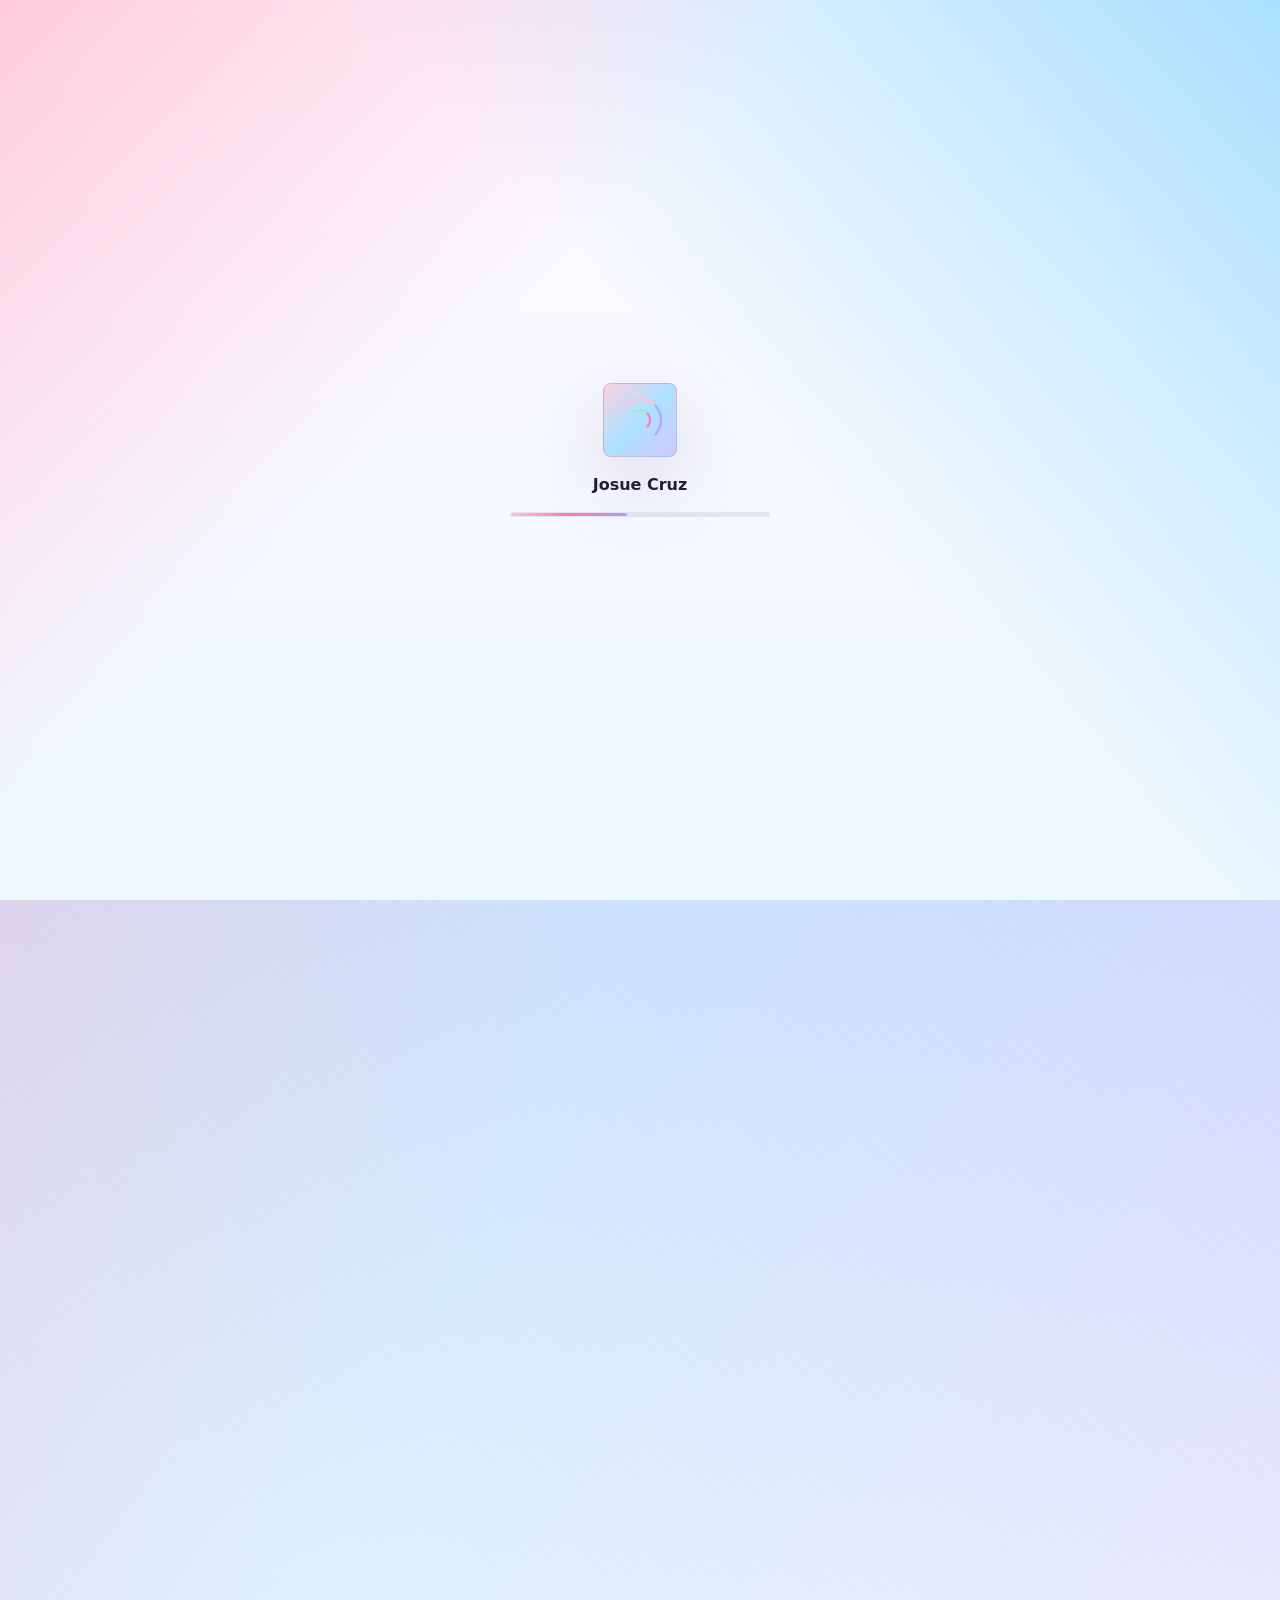
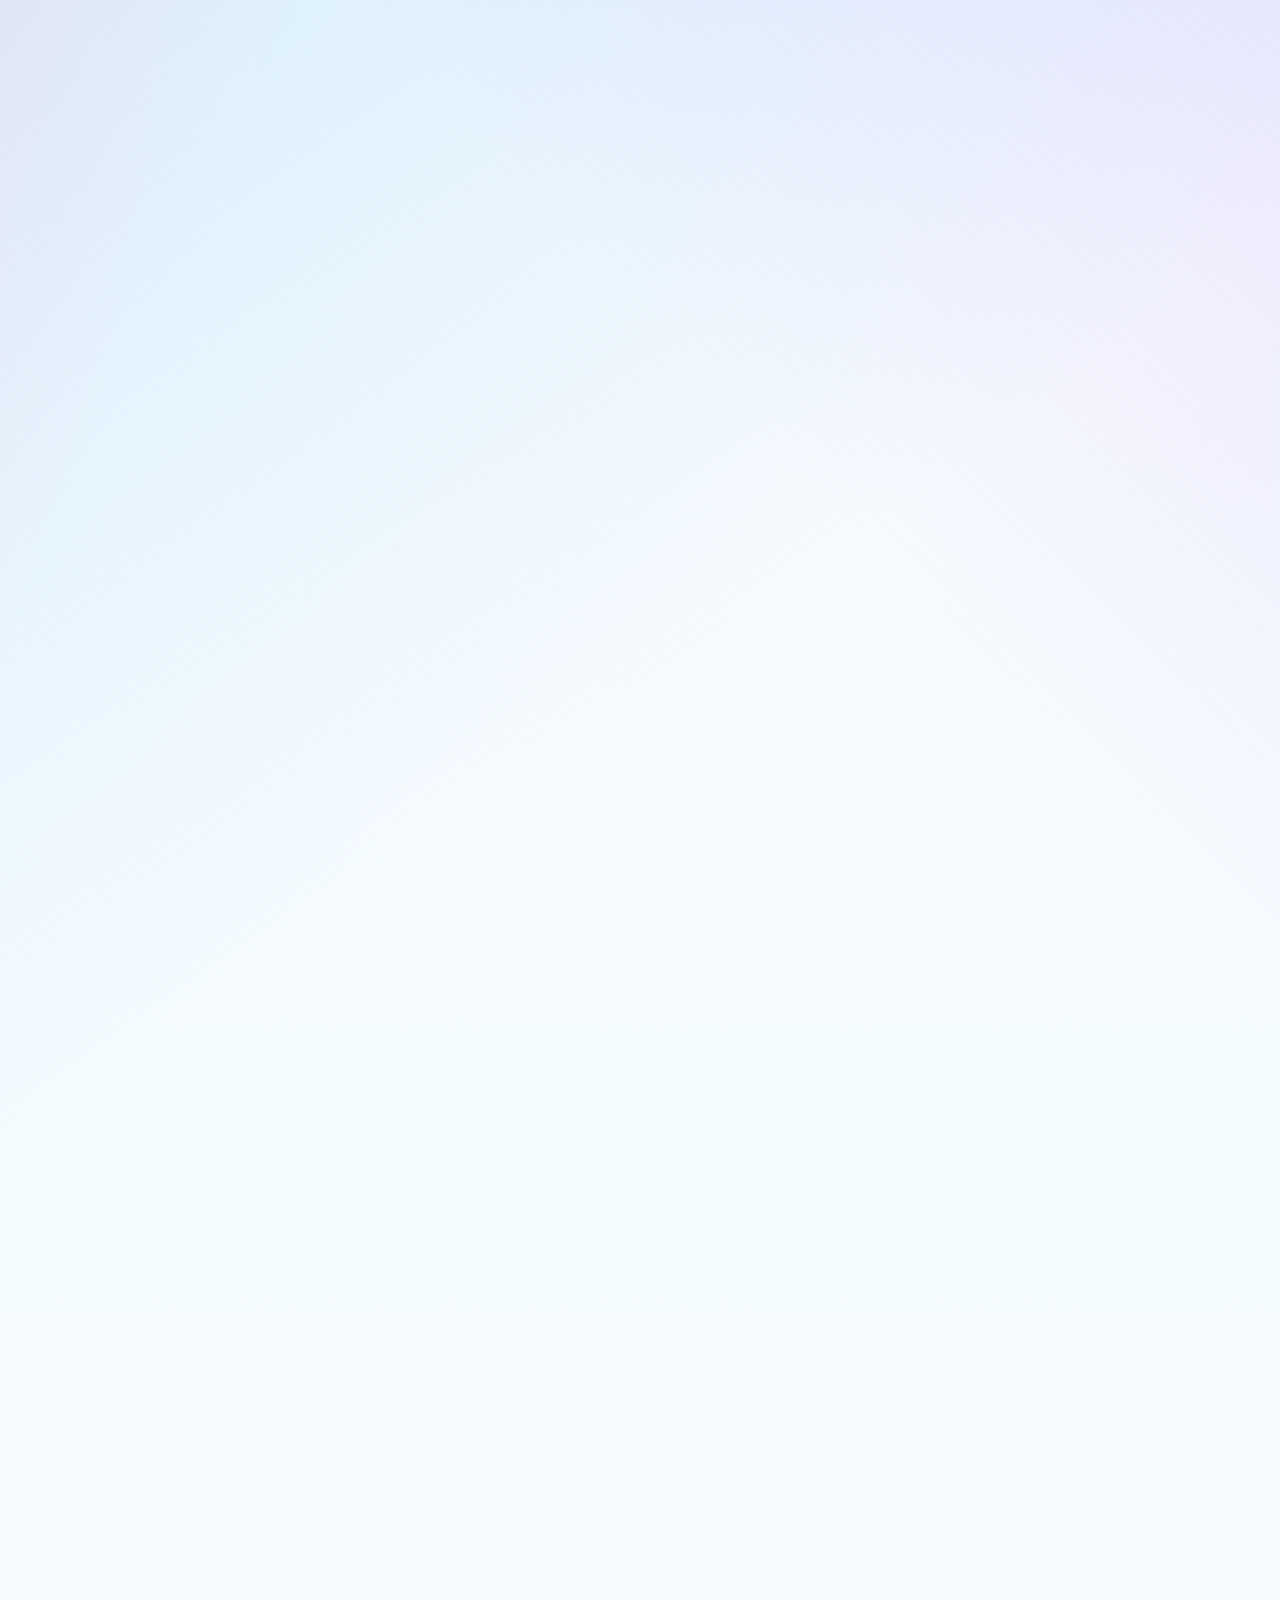
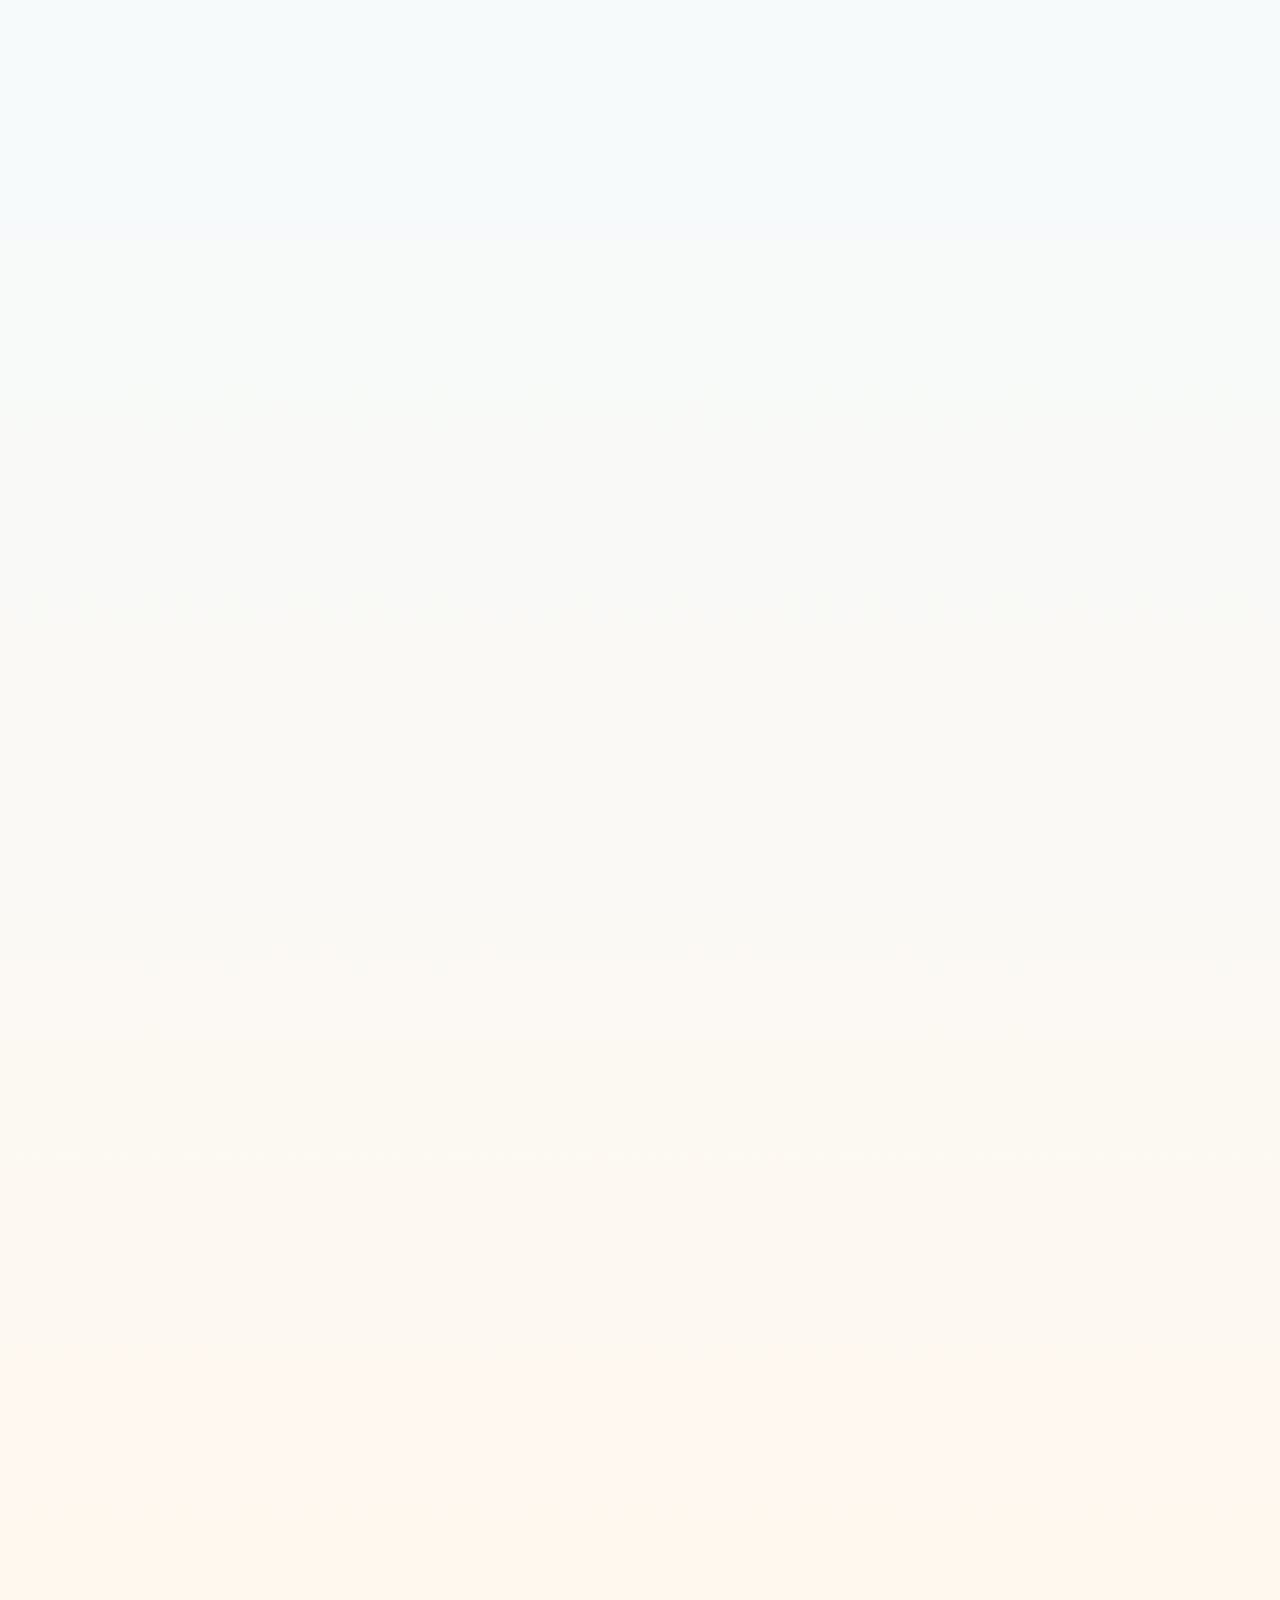
==== commit f649b25c: "fix(warning): resolving Google Domain warnings from interactive downloadable risky clickable to conv" ====
--- a/index.html
+++ b/index.html
@@ -7,14 +7,15 @@
       name="description"
       content="Product management and technical program management portfolio for Josue Cruz, Computer Science student at San Francisco State University."
     >
+    <meta name="author" content="Josue Cruz">
+    <meta name="referrer" content="strict-origin-when-cross-origin">
+    <meta
+      http-equiv="Content-Security-Policy"
+      content="default-src 'self'; script-src 'self'; style-src 'self'; img-src 'self' data:; connect-src 'none'; object-src 'none'; base-uri 'self'; form-action 'none'; upgrade-insecure-requests"
+    >
     <title>Josue Cruz | Technical Product Portfolio</title>
+    <link rel="canonical" href="https://cruzbuilt.codes/">
     <link id="favicon" rel="icon" type="image/gif" href="assets/turtlefavicon-frames/turtlefavicon-00.gif">
-    <link rel="preconnect" href="https://fonts.googleapis.com">
-    <link rel="preconnect" href="https://fonts.gstatic.com" crossorigin>
-    <link
-      href="https://fonts.googleapis.com/css2?family=Inter:wght@400;500;600;700;800&display=swap"
-      rel="stylesheet"
-    >
     <link rel="stylesheet" href="styles.css">
   </head>
   <body>
@@ -84,34 +85,20 @@
           </button>
         </nav>
 
-        <div class="header-actions" aria-label="Resume, social, and game links">
-          <a
-            class="header-resume-link"
-            href="assets/Josue_Cruz_Resume.pdf"
-            target="_blank"
-            rel="noreferrer"
-            aria-label="Open resume PDF"
-          >
-            Resume
-          </a>
+        <div class="header-actions" aria-label="Social and game links">
           <a
             href="https://www.linkedin.com/in/josue-cruz-610898238/"
             target="_blank"
-            rel="noreferrer"
+            rel="noopener noreferrer"
             aria-label="LinkedIn"
           >
             <svg viewBox="0 0 24 24" aria-hidden="true">
               <path d="M6.94 8.98H3.72v10.29h3.22V8.98ZM5.34 4a1.86 1.86 0 1 0 .01 3.72A1.86 1.86 0 0 0 5.34 4Zm13.9 9.58c0-3.1-1.66-4.54-3.87-4.54a3.33 3.33 0 0 0-3 1.64h-.04v-1.7H9.25v10.29h3.2v-5.1c0-1.34.25-2.64 1.91-2.64 1.64 0 1.66 1.53 1.66 2.73v5.01h3.21v-5.69Z"/>
             </svg>
           </a>
-          <a href="https://github.com/Josue-Crz" target="_blank" rel="noreferrer" aria-label="GitHub">
+          <a href="https://github.com/Josue-Crz" target="_blank" rel="noopener noreferrer" aria-label="GitHub">
             <svg viewBox="0 0 24 24" aria-hidden="true">
               <path d="M12 3.5a8.8 8.8 0 0 0-2.78 17.15c.44.08.6-.19.6-.42v-1.5c-2.45.53-2.97-1.05-2.97-1.05-.4-1.02-.98-1.3-.98-1.3-.8-.55.06-.54.06-.54.89.06 1.36.91 1.36.91.79 1.35 2.07.96 2.57.74.08-.57.31-.96.56-1.18-1.96-.22-4.02-.98-4.02-4.36 0-.96.34-1.75.9-2.37-.09-.22-.39-1.12.09-2.34 0 0 .74-.24 2.42.9a8.35 8.35 0 0 1 4.4 0c1.68-1.14 2.42-.9 2.42-.9.48 1.22.18 2.12.09 2.34.56.62.9 1.4.9 2.37 0 3.39-2.06 4.13-4.03 4.35.32.28.6.82.6 1.65v2.28c0 .23.16.5.61.42A8.8 8.8 0 0 0 12 3.5Z"/>
-            </svg>
-          </a>
-          <a href="mailto:josuecruz3830@gmail.com" aria-label="Email">
-            <svg viewBox="0 0 24 24" aria-hidden="true">
-              <path d="M4.75 6.5h14.5c.96 0 1.75.79 1.75 1.75v8.5c0 .96-.79 1.75-1.75 1.75H4.75A1.75 1.75 0 0 1 3 16.75v-8.5c0-.96.79-1.75 1.75-1.75Zm.55 1.5 6.7 4.55L18.7 8H5.3Zm14.2 1.32-6.95 4.72a1 1 0 0 1-1.1 0L4.5 9.32v7.43c0 .14.11.25.25.25h14.5c.14 0 .25-.11.25-.25V9.32Z"/>
             </svg>
           </a>
           <button class="game-launch" type="button" data-game-open aria-label="Open mini bird game">
@@ -141,9 +128,7 @@
                 real-world needs into coordinated execution.
               </p>
               <div class="hero-actions">
-                <a class="btn btn--primary" href="assets/Josue_Cruz_Resume.pdf" target="_blank" rel="noreferrer">
-                  Open Resume
-                </a>
+                <a class="btn btn--primary" href="#resume" data-tab-link="resume">View Resume</a>
                 <a class="btn btn--ghost" href="#contact" data-tab-link="contact">Contact Me</a>
               </div>
               <dl class="signal-grid" aria-label="Portfolio highlights">
@@ -172,8 +157,8 @@
                 <p>He/Him</p>
                 <p>Computer Science student, expected May 2028. Open-source contributor and hackathon community builder.</p>
                 <div class="profile-links">
-                  <a href="https://github.com/Josue-Crz" target="_blank" rel="noreferrer">GitHub</a>
-                  <a href="https://www.linkedin.com/in/josue-cruz-610898238/" target="_blank" rel="noreferrer">LinkedIn</a>
+                  <a href="https://github.com/Josue-Crz" target="_blank" rel="noopener noreferrer">GitHub</a>
+                  <a href="https://www.linkedin.com/in/josue-cruz-610898238/" target="_blank" rel="noopener noreferrer">LinkedIn</a>
                 </div>
               </div>
             </aside>
@@ -223,7 +208,7 @@
               <article class="case-card">
                 <span class="case-card__tag">Open Source / Security / Documentation</span>
                 <h3>
-                  <a href="https://docs.google.com/document/d/12Ac3wVEF5NnSmktKgqOOgm5CtTcIoS5psyk4UJSIStE/edit?usp=sharing" target="_blank" rel="noreferrer">
+                  <a href="https://docs.google.com/document/d/12Ac3wVEF5NnSmktKgqOOgm5CtTcIoS5psyk4UJSIStE/edit?usp=sharing" target="_blank" rel="noopener noreferrer">
                     Keyshade.io Input Field Sanitation
                   </a>
                 </h3>
@@ -232,7 +217,7 @@
                   helping address XSS risks in a professional Nest.js and Next.js open-source codebase.
                 </p>
                 <div class="badge-list case-card__languages" aria-label="Keyshade.io programming languages">
-                  <img alt="TypeScript" src="https://img.shields.io/badge/TypeScript-3178C6?style=flat&logo=typescript&logoColor=white">
+                  <span>TypeScript</span>
                 </div>
                 <ul>
                   <li>Implemented TypeScript and Zod validation for safer input handling.</li>
@@ -243,7 +228,7 @@
               <article class="case-card">
                 <span class="case-card__tag">AI / System Design / Tradeoffs</span>
                 <h3>
-                  <a href="https://couchmunch.me/" target="_blank" rel="noreferrer">CouchMunch</a>
+                  <a href="https://couchmunch.me/" target="_blank" rel="noopener noreferrer">CouchMunch</a>
                 </h3>
                 <p>
                   An AI-powered food recommendation app that turns cravings and location into nearby restaurant combos.
@@ -251,13 +236,13 @@
                   scaffolding, and prompt-driven product iteration.
                 </p>
                 <div class="badge-list case-card__languages" aria-label="CouchMunch technology stack">
-                  <img alt="Next.js" src="https://img.shields.io/badge/Next.js-black?style=flat&logo=next.js">
-                  <img alt="React" src="https://img.shields.io/badge/React-20232A?style=flat&logo=react&logoColor=61DAFB">
-                  <img alt="Tailwind CSS" src="https://img.shields.io/badge/Tailwind_CSS-06B6D4?style=flat&logo=tailwindcss&logoColor=white">
-                  <img alt="Node.js" src="https://img.shields.io/badge/Node.js-339933?style=flat&logo=node.js&logoColor=white">
-                  <img alt="Express" src="https://img.shields.io/badge/Express-black?style=flat&logo=express">
-                  <img alt="OpenAI" src="https://img.shields.io/badge/OpenAI-412991?style=flat&logo=openai&logoColor=white">
-                  <img alt="Yelp Fusion" src="https://img.shields.io/badge/Yelp_Fusion-FF1A1A?style=flat&logo=yelp&logoColor=white">
+                  <span>Next.js</span>
+                  <span>React</span>
+                  <span>Tailwind CSS</span>
+                  <span>Node.js</span>
+                  <span>Express</span>
+                  <span>OpenAI</span>
+                  <span>Yelp Fusion</span>
                 </div>
                 <ul>
                   <li>Reduced food-app decision fatigue with AI craving interpretation and ranked recommendation modes.</li>
@@ -269,7 +254,7 @@
               <article class="case-card">
                 <span class="case-card__tag">IoT / Hackathon / Product</span>
                 <h3>
-                  <a href="https://github.com/Josue-Crz/SFHacks-2026-Project" target="_blank" rel="noreferrer">GreenSense</a>
+                  <a href="https://github.com/Josue-Crz/SFHacks-2026-Project" target="_blank" rel="noopener noreferrer">GreenSense</a>
                 </h3>
                 <p>
                   Built during SF Hacks 2026 in under three days, GreenSense is a full-stack IoT climate monitoring
@@ -277,10 +262,10 @@
                   room suggestions.
                 </p>
                 <div class="badge-list case-card__languages" aria-label="GreenSense programming languages">
-                  <img alt="JavaScript" src="https://img.shields.io/badge/JavaScript-F7DF1E?style=flat&logo=javascript&logoColor=111111">
-                  <img alt="Python" src="https://img.shields.io/badge/Python-3776AB?style=flat&logo=python&logoColor=white">
-                  <img alt="C++" src="https://img.shields.io/badge/C++-00599C?style=flat&logo=cplusplus&logoColor=white">
-                  <img alt="Arduino" src="https://img.shields.io/badge/Arduino-00979D?style=flat&logo=arduino&logoColor=white">
+                  <span>JavaScript</span>
+                  <span>Python</span>
+                  <span>C++</span>
+                  <span>Arduino</span>
                 </div>
                 <ul>
                   <li>Directed team milestones and frontend/backend integration.</li>
@@ -291,15 +276,15 @@
               <article class="case-card">
                 <span class="case-card__tag">IoT / Computer Vision / Firebase</span>
                 <h3>
-                  <a href="https://github.com/Josue-Crz/Dogs2Home" target="_blank" rel="noreferrer">Dogs2Home</a>
+                  <a href="https://github.com/Josue-Crz/Dogs2Home" target="_blank" rel="noopener noreferrer">Dogs2Home</a>
                 </h3>
                 <p>
                   A proof-of-concept home monitoring app inspired by Ring-style alerts, built in under a day to detect
                   property damage events through Google Cloud Vision and synchronize alerts through Firebase.
                 </p>
                 <div class="badge-list case-card__languages" aria-label="Dogs2Home programming languages">
-                  <img alt="JavaScript" src="https://img.shields.io/badge/JavaScript-F7DF1E?style=flat&logo=javascript&logoColor=111111">
-                  <img alt="Python" src="https://img.shields.io/badge/Python-3776AB?style=flat&logo=python&logoColor=white">
+                  <span>JavaScript</span>
+                  <span>Python</span>
                 </div>
                 <ul>
                   <li>Coordinated hardware triggers, cloud detection, and real-time database updates.</li>
@@ -321,40 +306,40 @@
               <article>
                 <h3>Frontend</h3>
                 <div class="badge-list" aria-label="Frontend skills">
-                  <img alt="React" src="https://img.shields.io/badge/React-20232A?style=flat&logo=react&logoColor=61DAFB">
-                  <img alt="Next.js" src="https://img.shields.io/badge/Next.js-black?style=flat&logo=next.js">
-                  <img alt="JavaScript" src="https://img.shields.io/badge/JavaScript-F7DF1E?style=flat&logo=javascript&logoColor=111111">
-                  <img alt="TypeScript" src="https://img.shields.io/badge/TypeScript-3178C6?style=flat&logo=typescript&logoColor=white">
+                  <span>React</span>
+                  <span>Next.js</span>
+                  <span>JavaScript</span>
+                  <span>TypeScript</span>
                 </div>
               </article>
               <article>
                 <h3>Backend</h3>
                 <div class="badge-list" aria-label="Backend skills">
-                  <img alt="Python" src="https://img.shields.io/badge/Python-3776AB?style=flat&logo=python&logoColor=white">
-                  <img alt="Flask" src="https://img.shields.io/badge/Flask-black?style=flat&logo=flask">
-                  <img alt="NestJS" src="https://img.shields.io/badge/NestJS-E0234E?style=flat&logo=nestjs&logoColor=white">
-                  <img alt="REST APIs" src="https://img.shields.io/badge/REST_APIs-6E56B9?style=flat">
-                  <img alt="Firebase" src="https://img.shields.io/badge/Firebase-FFCA28?style=flat&logo=firebase&logoColor=111111">
+                  <span>Python</span>
+                  <span>Flask</span>
+                  <span>NestJS</span>
+                  <span>REST APIs</span>
+                  <span>Firebase</span>
                 </div>
               </article>
               <article>
                 <h3>Systems & IoT</h3>
                 <div class="badge-list" aria-label="Systems and IoT skills">
-                  <img alt="C" src="https://img.shields.io/badge/C-A8B9CC?style=flat&logo=c&logoColor=111111">
-                  <img alt="Java" src="https://img.shields.io/badge/Java-ED8B00?style=flat&logo=openjdk&logoColor=white">
-                  <img alt="Linux" src="https://img.shields.io/badge/Linux-FCC624?style=flat&logo=linux&logoColor=111111">
-                  <img alt="Arduino" src="https://img.shields.io/badge/Arduino-00979D?style=flat&logo=arduino&logoColor=white">
-                  <img alt="Google Cloud" src="https://img.shields.io/badge/Google_Cloud-4285F4?style=flat&logo=googlecloud&logoColor=white">
+                  <span>C</span>
+                  <span>Java</span>
+                  <span>Linux</span>
+                  <span>Arduino</span>
+                  <span>Google Cloud</span>
                 </div>
               </article>
               <article>
                 <h3>Collaboration</h3>
                 <div class="badge-list" aria-label="Collaboration skills">
-                  <img alt="Git" src="https://img.shields.io/badge/Git-F05032?style=flat&logo=git&logoColor=white">
-                  <img alt="GitHub" src="https://img.shields.io/badge/GitHub-181717?style=flat&logo=github&logoColor=white">
-                  <img alt="Technical Documentation" src="https://img.shields.io/badge/Technical_Docs-C24E87?style=flat">
-                  <img alt="Stakeholder Communication" src="https://img.shields.io/badge/Stakeholder_Communication-3477A2?style=flat">
-                  <img alt="Project Coordination" src="https://img.shields.io/badge/Project_Coordination-6E56B9?style=flat">
+                  <span>Git</span>
+                  <span>GitHub</span>
+                  <span>Technical Docs</span>
+                  <span>Stakeholder Communication</span>
+                  <span>Project Coordination</span>
                 </div>
               </article>
             </div>
@@ -408,7 +393,7 @@
               <p class="blog-card__meta">Mar-Apr 2026 / Open Source Maintenance</p>
               <div class="blog-card__content">
                 <h2>
-                  <a href="https://github.com/openwall/john/issues/3896" target="_blank" rel="noreferrer">
+                  <a href="https://github.com/openwall/john/issues/3896" target="_blank" rel="noopener noreferrer">
                     Turning a John the Ripper Good First Issue Into a Draft PR
                   </a>
                 </h2>
@@ -453,10 +438,10 @@
                   <li>Lesson: in a mature security tool, "just formatting" still needs technical discipline.</li>
                 </ul>
                 <p class="blog-card__links">
-                  <a href="https://github.com/openwall/john/issues/3896" target="_blank" rel="noreferrer">
+                  <a href="https://github.com/openwall/john/issues/3896" target="_blank" rel="noopener noreferrer">
                     Issue #3896
                   </a>
-                  <a href="https://github.com/openwall/john/pull/5967" target="_blank" rel="noreferrer">
+                  <a href="https://github.com/openwall/john/pull/5967" target="_blank" rel="noopener noreferrer">
                     Draft PR #5967
                   </a>
                 </p>
@@ -466,14 +451,14 @@
               <p class="blog-card__meta">Feb 2026 / Security & Full Stack</p>
               <div class="blog-card__content">
                 <h2>
-                  <a href="https://github.com/Josue-Crz/keyshade-team-F-fork/pull/8" target="_blank" rel="noreferrer">
+                  <a href="https://github.com/Josue-Crz/keyshade-team-F-fork/pull/8" target="_blank" rel="noopener noreferrer">
                     Hardening Keyshade.io Through Input Field Sanitation
                   </a>
                 </h2>
                 <p>
-                  Keyshade.io is an open-source secret and configuration management platform. Because it helps teams
-                  protect API keys, credentials, tokens, and deployment configuration, the inputs around projects,
-                  environments, variables, secrets, and users have to be handled carefully. Our CodeDay team worked on
+                  Keyshade.io is an open-source configuration management platform. Because it helps teams
+                  protect deployment settings and application configuration, the inputs around projects,
+                  environments, variables, and users have to be handled carefully. Our CodeDay team worked on
                   strengthening that front gate: the point where user-controlled text first enters the system.
                 </p>
                 <h3>The security problem</h3>
@@ -482,15 +467,13 @@
                   emojis, script-like strings, or unexpected special characters are accepted too freely, they can create
                   broken slugs, unsafe requests, confusing UI states, or validation gaps between frontend and backend
                   behavior. These are the same kinds of trust-boundary weaknesses that make XSS and malformed-input
-                  bugs possible. In a secrets platform, even small validation mistakes deserve attention.
+                  bugs possible. In a configuration platform, even small validation mistakes deserve attention.
                 </p>
                 <h3>Where I investigated</h3>
                 <p>
-                  I focused on the platform side first and looked for form entry points with searches around
-                  <code>onSubmit</code> and <code>handleSubmit</code>. That led to files such as
-                  <code>auth-email-form.tsx</code>, <code>otp-input-form.tsx</code>, and
-                  <code>updateIntegrationSheet/index.tsx</code>. I also traced helper-level validation through
-                  <code>is-email-valid.ts</code>, which helped connect individual forms to reusable validation logic.
+                  I focused on the platform side first and looked for component entry points where user-provided text
+                  moved into request helpers. That led to authentication and integration flows, plus reusable
+                  validation helpers that connected individual components to shared validation logic.
                 </p>
                 <h3>The schema-driven solution</h3>
                 <p>
@@ -498,7 +481,7 @@
                   <code>VariableAlphaNumericStringSchema</code>, <code>ExtendedAlphaNumericStringSchema</code>, and a
                   color-code variant. Instead of writing one-off checks inside every component, the validation rules
                   lived in the shared schema package and were applied across project, environment, integration,
-                  personal access token, secret, variable, user, workspace, and workspace-role request shapes.
+                  variable, user, workspace, and workspace-role request shapes.
                 </p>
                 <p>
                   On the frontend, the project creation flow used schema parsing before sending a request, showing a
@@ -519,10 +502,10 @@
                   <li>Lesson: security work is also coordination work when multiple contributors touch shared contracts.</li>
                 </ul>
                 <p class="blog-card__links">
-                  <a href="https://github.com/keyshade-xyz/keyshade/pull/1278" target="_blank" rel="noreferrer">
+                  <a href="https://github.com/keyshade-xyz/keyshade/pull/1278" target="_blank" rel="noopener noreferrer">
                     Team PR #1278
                   </a>
-                  <a href="https://github.com/keyshade-xyz/keyshade/issues/929" target="_blank" rel="noreferrer">
+                  <a href="https://github.com/keyshade-xyz/keyshade/issues/929" target="_blank" rel="noopener noreferrer">
                     Related Issue #929
                   </a>
                 </p>
@@ -541,10 +524,8 @@
             </p>
           </div>
           <div class="resume-actions resume-actions--top">
-            <a class="btn btn--primary resume-download" href="assets/Josue_Cruz_Resume.pdf" target="_blank" rel="noreferrer">
-              Open Resume PDF
-            </a>
-            <a class="btn btn--ghost" href="https://www.linkedin.com/in/josue-cruz-610898238/" target="_blank" rel="noreferrer">
+            <a class="btn btn--primary" href="#contact" data-tab-link="contact">Contact Me</a>
+            <a class="btn btn--ghost" href="https://www.linkedin.com/in/josue-cruz-610898238/" target="_blank" rel="noopener noreferrer">
               LinkedIn Profile
             </a>
           </div>
@@ -641,15 +622,15 @@
                 <h3>Data Literacy</h3>
                 <p>IBM, issued May 2026.</p>
                 <p>
-                  <a href="https://www.credly.com/badges/52b942b4-b51f-40ae-8ef1-9477423467c0/linked_in_profile" target="_blank" rel="noreferrer">
-                    Show credential
+                  <a href="https://www.credly.com/badges/52b942b4-b51f-40ae-8ef1-9477423467c0/linked_in_profile" target="_blank" rel="noopener noreferrer">
+                    View IBM badge
                   </a>
                 </p>
               </div>
               <div class="resume-item">
                 <h3>Google Certifications</h3>
-                <p>Technical Support Fundamentals, issued Aug 2023. Credential ID: 4T3ZP5EZSXMD.</p>
-                <p>The Bits and Bytes of Computer Networking, issued Sep 2023. Credential ID: FN6XXG5SN9TS.</p>
+                <p>Technical Support Fundamentals, issued Aug 2023.</p>
+                <p>The Bits and Bytes of Computer Networking, issued Sep 2023.</p>
               </div>
               <div class="resume-item">
                 <h3>Volunteering</h3>
@@ -673,16 +654,15 @@
               <h2 id="contact-options-title">Preferred Contact</h2>
               <p>
                 Email is the best way to reach me for internships, collaborations, open-source work, or community
-                partnerships. If you use my cellular number, please text first.
+                partnerships.
               </p>
               <div class="contact-card__actions" aria-label="Direct contact options">
                 <a class="btn btn--primary" href="mailto:josuecruz3830@gmail.com">Email Me Directly</a>
-                <a class="btn btn--ghost" href="sms:+16504403972">Text My Cell</a>
                 <a
                   class="btn btn--ghost"
                   href="https://www.linkedin.com/in/josue-cruz-610898238/"
                   target="_blank"
-                  rel="noreferrer"
+                  rel="noopener noreferrer"
                 >
                   LinkedIn
                 </a>
@@ -694,12 +674,8 @@
                 <span>Email preferred</span>
                 josuecruz3830@gmail.com
               </a>
-              <a href="sms:+16504403972">
-                <span>Text preferred for cell</span>
-                +1 (650) 440-3972
-              </a>
-              <a href="https://github.com/Josue-Crz" target="_blank" rel="noreferrer">github.com/Josue-Crz</a>
-              <a href="https://www.linkedin.com/in/josue-cruz-610898238/" target="_blank" rel="noreferrer">
+              <a href="https://github.com/Josue-Crz" target="_blank" rel="noopener noreferrer">github.com/Josue-Crz</a>
+              <a href="https://www.linkedin.com/in/josue-cruz-610898238/" target="_blank" rel="noopener noreferrer">
                 linkedin.com/in/josue-cruz-610898238
               </a>
 
@@ -722,7 +698,7 @@
           class="site-footer__repo"
           href="https://github.com/Josue-Crz/josue-portfoliotpm"
           target="_blank"
-          rel="noreferrer"
+          rel="noopener noreferrer"
           aria-label="View this portfolio repository on GitHub"
         >
           <svg viewBox="0 0 24 24" aria-hidden="true">
--- a/styles.css
+++ b/styles.css
@@ -39,7 +39,7 @@
   min-height: 100%;
   margin: 0;
   color: var(--text);
-  font-family: "Inter", system-ui, -apple-system, BlinkMacSystemFont, "Segoe UI", sans-serif;
+  font-family: system-ui, -apple-system, BlinkMacSystemFont, "Segoe UI", sans-serif;
   background:
     linear-gradient(115deg, rgba(255, 193, 214, 0.72), transparent 30%),
     linear-gradient(145deg, rgba(143, 216, 255, 0.72), transparent 48%),
@@ -325,17 +325,6 @@
   transition: transform 180ms ease, background 180ms ease, border-color 180ms ease;
 }
 
-.header-actions .header-resume-link {
-  display: inline-flex;
-  width: auto;
-  min-width: 86px;
-  padding: 0 14px;
-  color: var(--sky-ink);
-  font-size: 0.86rem;
-  font-weight: 800;
-  text-decoration: none;
-}
-
 .header-actions a:hover,
 .header-actions a:focus-visible,
 .header-actions button:hover,
@@ -923,11 +912,18 @@
   gap: 9px;
 }
 
-.badge-list img {
-  display: block;
-  height: 24px;
-  max-width: 100%;
-  object-fit: contain;
+.badge-list span {
+  display: inline-flex;
+  min-height: 24px;
+  align-items: center;
+  padding: 3px 9px;
+  border: 1px solid rgba(91, 70, 122, 0.14);
+  border-radius: 6px;
+  color: var(--text);
+  background: rgba(255, 255, 255, 0.76);
+  font-size: 0.8rem;
+  font-weight: 800;
+  line-height: 1.2;
 }
 
 .resume-layout {
@@ -1015,7 +1011,6 @@
   margin: 0 0 18px;
 }
 
-.resume-download,
 .resume-actions .btn {
   width: fit-content;
 }
@@ -1073,6 +1068,9 @@
 
 .contact-aside a {
   overflow-wrap: anywhere;
+}
+
+.contact-aside a {
   text-decoration: none;
 }
 
@@ -1506,12 +1504,6 @@
     height: 44px;
   }
 
-  .header-actions .header-resume-link {
-    width: auto;
-    min-width: 78px;
-    padding: 0 10px;
-  }
-
   .header-actions button {
     width: 44px;
     height: 44px;
@@ -1616,13 +1608,6 @@
   .header-actions button {
     width: 38px;
     height: 38px;
-  }
-
-  .header-actions .header-resume-link {
-    min-width: 64px;
-    height: 38px;
-    padding: 0 8px;
-    font-size: 0.78rem;
   }
 
   .header-actions svg {
@@ -1688,8 +1673,9 @@
     justify-content: center;
   }
 
-  .badge-list img {
-    height: 22px;
+  .badge-list span {
+    min-height: 22px;
+    max-width: 100%;
   }
 
   .skill-cloud span {
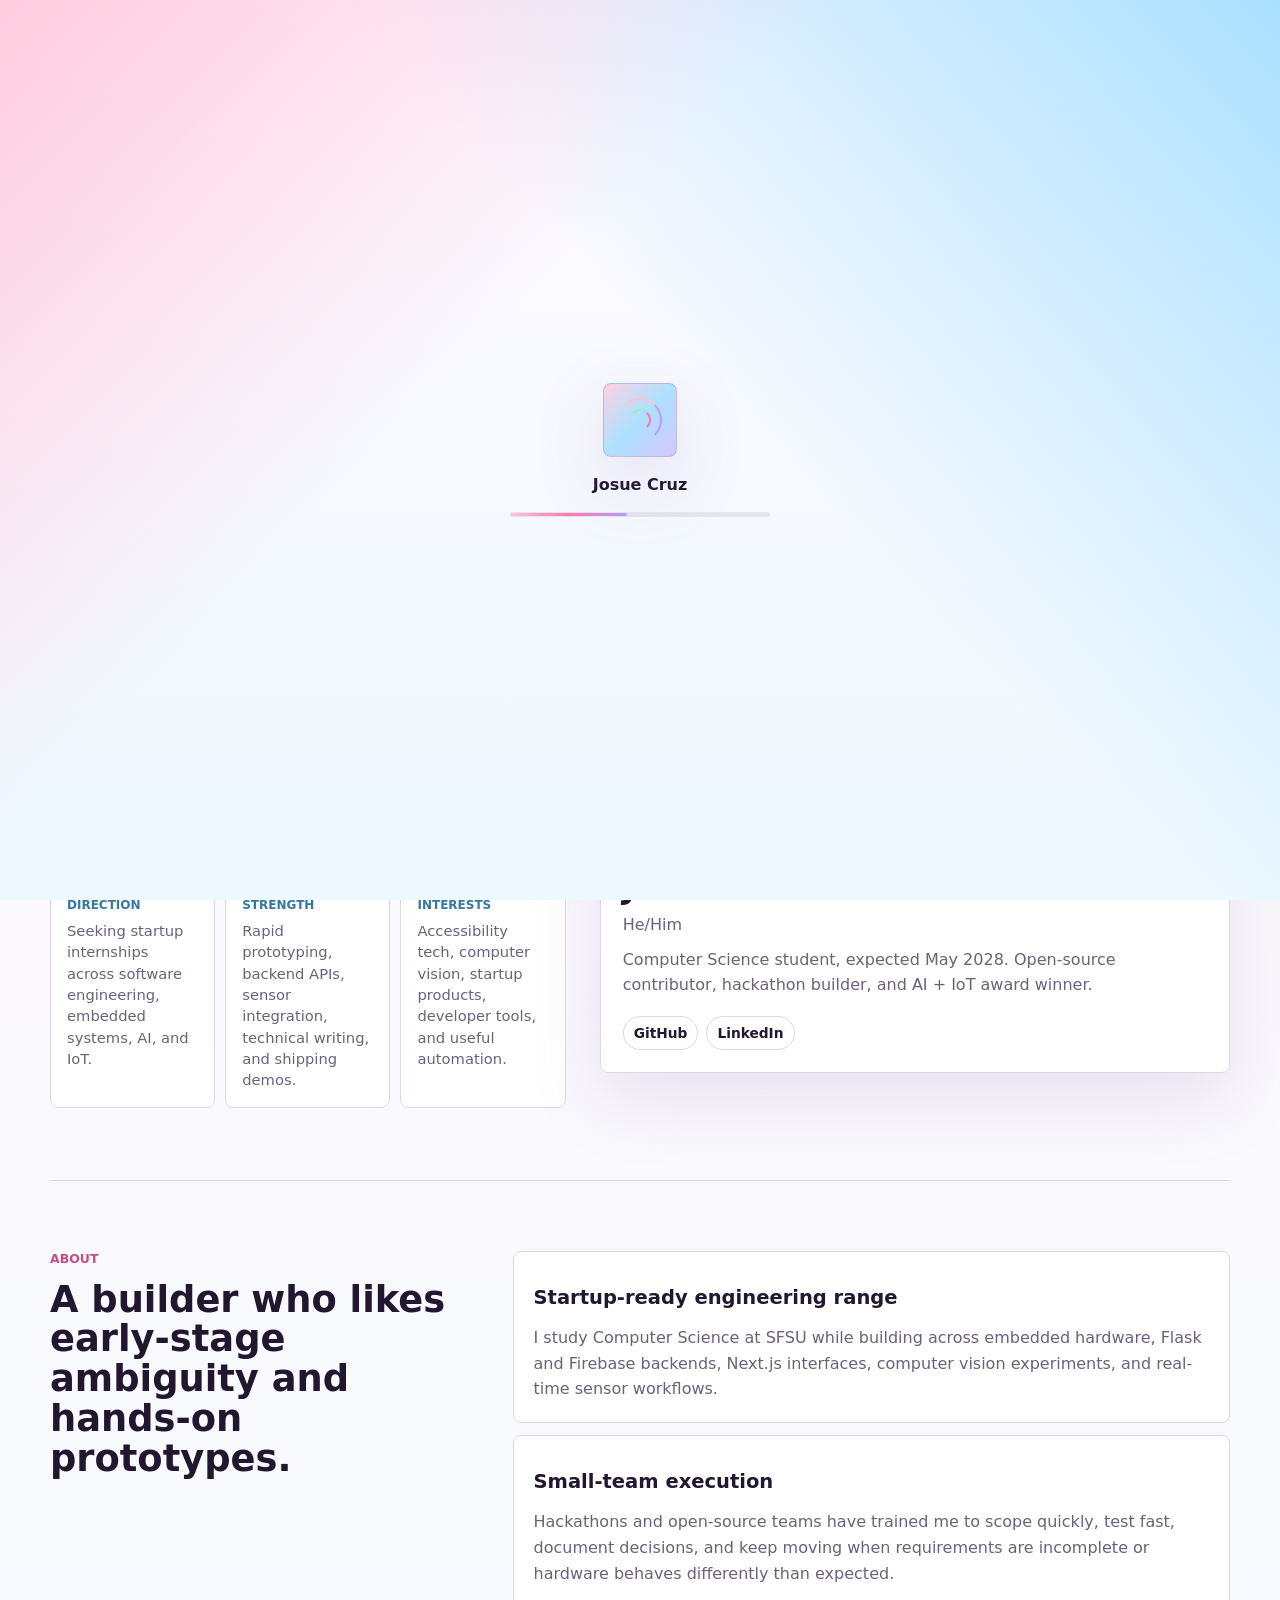
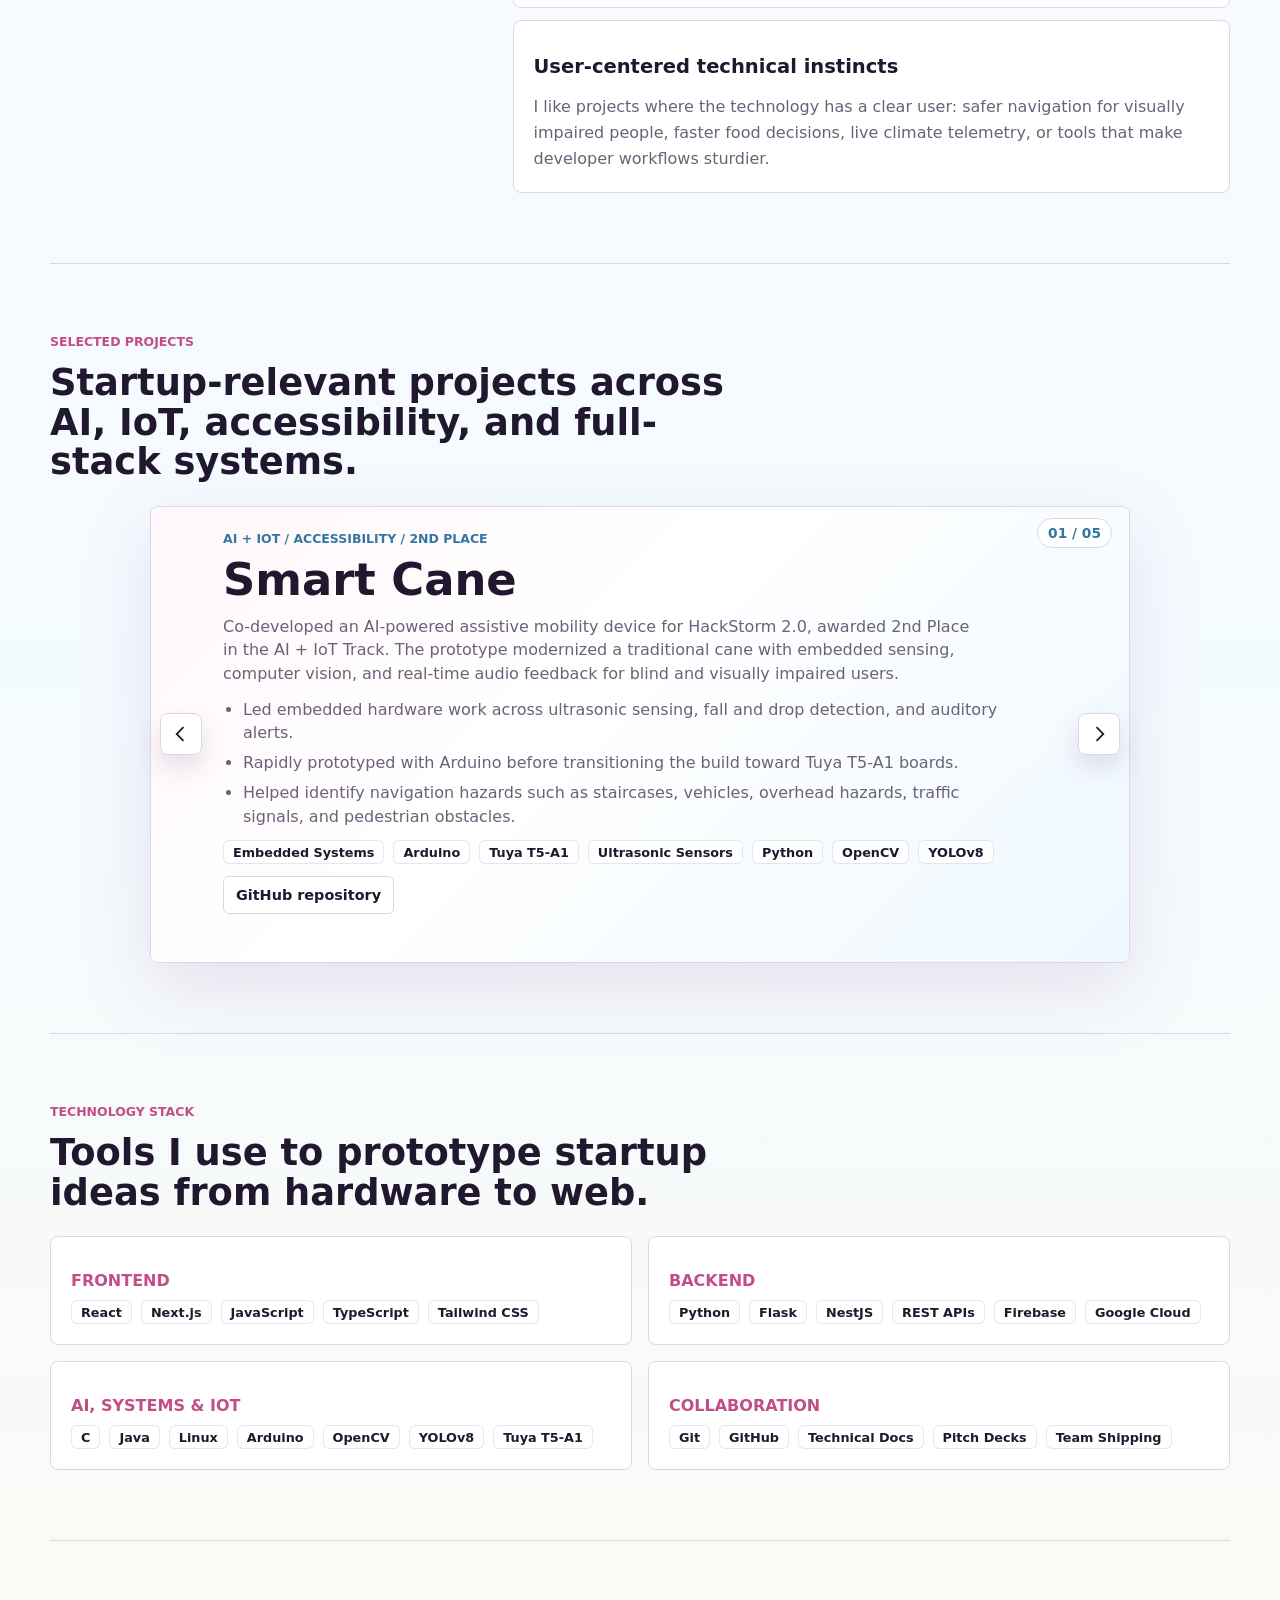
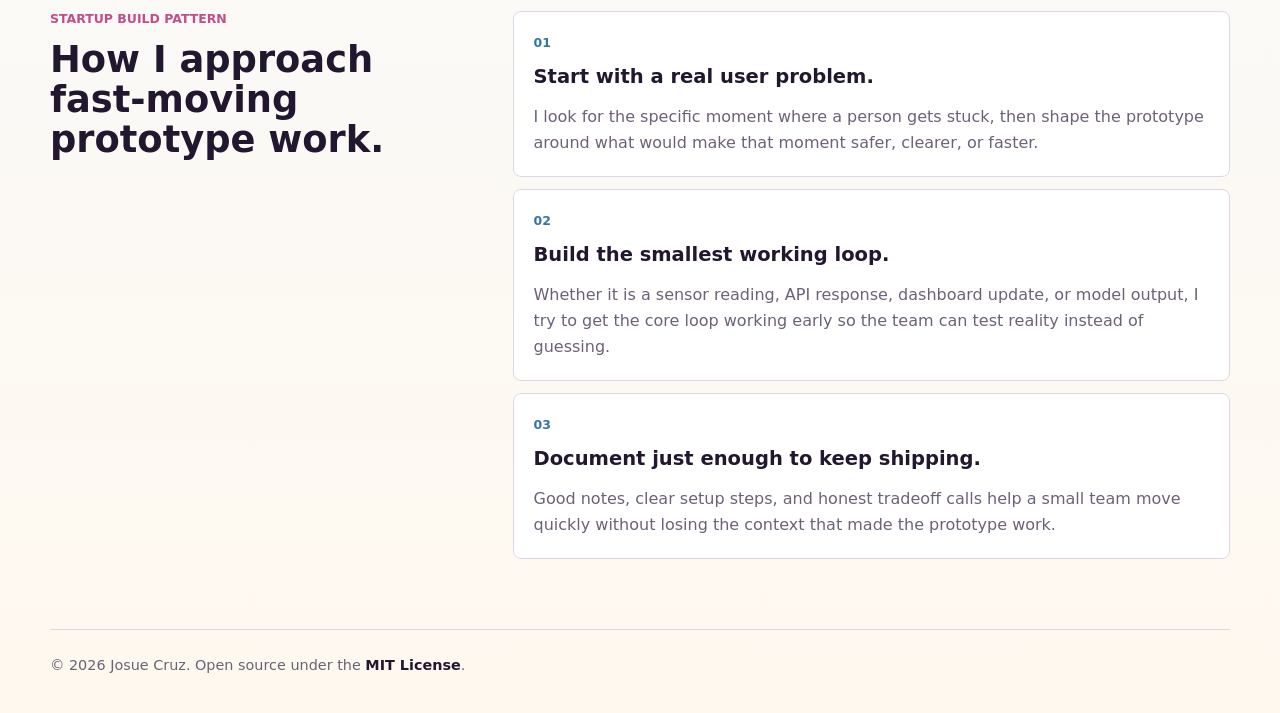
==== commit 7027fdbc: "feat(home): revamp portfolio and harden safe browsing posture to prevent phishing labeling on deploy" ====
--- a/index.html
+++ b/index.html
@@ -5,7 +5,7 @@
     <meta name="viewport" content="width=device-width, initial-scale=1, viewport-fit=cover">
     <meta
       name="description"
-      content="Product management and technical program management portfolio for Josue Cruz, Computer Science student at San Francisco State University."
+      content="Startup internship portfolio for Josue Cruz, a Computer Science student building AI, IoT, accessibility, and full-stack prototypes."
     >
     <meta name="author" content="Josue Cruz">
     <meta name="referrer" content="strict-origin-when-cross-origin">
@@ -13,7 +13,7 @@
       http-equiv="Content-Security-Policy"
       content="default-src 'self'; script-src 'self'; style-src 'self'; img-src 'self' data:; connect-src 'none'; object-src 'none'; base-uri 'self'; form-action 'none'; upgrade-insecure-requests"
     >
-    <title>Josue Cruz | Technical Product Portfolio</title>
+    <title>Josue Cruz | Tech Builder</title>
     <link rel="canonical" href="https://cruzbuilt.codes/">
     <link id="favicon" rel="icon" type="image/gif" href="assets/turtlefavicon-frames/turtlefavicon-00.gif">
     <link rel="stylesheet" href="styles.css">
@@ -34,7 +34,7 @@
           <span class="brand__sig">JC</span>
           <span>
             <strong>Josue Cruz</strong>
-            <small>Technical Product</small>
+            <small>Startup Builder</small>
           </span>
         </a>
 
@@ -121,11 +121,11 @@
           <div class="hero-section">
             <div class="hero-copy">
               <p class="eyebrow">CS @ SFSU / Outreach Chair @ SF Hacks</p>
-              <h1>Technical product builder connecting users, systems, and teams.</h1>
+              <h1>Startup-minded CS builder shipping AI, IoT, and full-stack prototypes.</h1>
               <p class="hero-copy__lead">
-                I'm Josue Cruz, a Computer Science student at San Francisco State University focused on technical
-                program management, software engineering, open-source collaboration, and IoT products that turn messy
-                real-world needs into coordinated execution.
+                I'm Josue Cruz, a Computer Science student at San Francisco State University seeking startup
+                internships where I can build quickly, learn from small teams, and turn ambiguous problems into working
+                software and hardware systems.
               </p>
               <div class="hero-actions">
                 <a class="btn btn--primary" href="#resume" data-tab-link="resume">View Resume</a>
@@ -134,15 +134,15 @@
               <dl class="signal-grid" aria-label="Portfolio highlights">
                 <div>
                   <dt>Direction</dt>
-                  <dd>Seeking Technical Program Management internships and product-adjacent engineering roles.</dd>
+                  <dd>Seeking startup internships across software engineering, embedded systems, AI, and IoT.</dd>
                 </div>
                 <div>
                   <dt>Strength</dt>
-                  <dd>Security-focused development, technical documentation, sponsor outreach, and team coordination.</dd>
+                  <dd>Rapid prototyping, backend APIs, sensor integration, technical writing, and shipping demos.</dd>
                 </div>
                 <div>
                   <dt>Interests</dt>
-                  <dd>Embedded systems, lower-level software, IoT, developer communities, and practical full-stack tools.</dd>
+                  <dd>Accessibility tech, computer vision, startup products, developer tools, and useful automation.</dd>
                 </div>
               </dl>
             </div>
@@ -155,7 +155,7 @@
                 <p class="profile-kicker">San Francisco, CA</p>
                 <h2>Josue Cruz</h2>
                 <p>He/Him</p>
-                <p>Computer Science student, expected May 2028. Open-source contributor and hackathon community builder.</p>
+                <p>Computer Science student, expected May 2028. Open-source contributor, hackathon builder, and AI + IoT award winner.</p>
                 <div class="profile-links">
                   <a href="https://github.com/Josue-Crz" target="_blank" rel="noopener noreferrer">GitHub</a>
                   <a href="https://www.linkedin.com/in/josue-cruz-610898238/" target="_blank" rel="noopener noreferrer">LinkedIn</a>
@@ -167,31 +167,28 @@
           <section class="section-band section-band--split" aria-labelledby="about-title">
             <div>
               <p class="eyebrow">About</p>
-              <h2 id="about-title">A CS student building the habits of a product leader.</h2>
+              <h2 id="about-title">A builder who likes early-stage ambiguity and hands-on prototypes.</h2>
             </div>
             <div class="about-grid">
               <article>
-                <h3>Technical foundation</h3>
-                <p>
-                  I study Computer Science at SFSU with coursework across data structures, object-oriented programming,
-                  computer architecture, assembly, and linear algebra. I enjoy learning how systems work closer to the
-                  hardware and how software teams translate complexity into reliable products.
-                </p>
-              </article>
-              <article>
-                <h3>Community leadership</h3>
-                <p>
-                  As Outreach Chair for SF Hacks at SFSU, I coordinate sponsor outreach, partnerships, and hackathon
-                  initiatives across the Bay Area while helping event teams communicate clearly with campus groups and
-                  industry partners.
-                </p>
-              </article>
-              <article>
-                <h3>Product lens</h3>
-                <p>
-                  My strongest work sits where engineering, user needs, and execution meet: writing technical docs,
-                  organizing milestones, testing assumptions, and keeping teams aligned while prototypes move from idea
-                  to shipped demo.
+                <h3>Startup-ready engineering range</h3>
+                <p>
+                  I study Computer Science at SFSU while building across embedded hardware, Flask and Firebase backends,
+                  Next.js interfaces, computer vision experiments, and real-time sensor workflows.
+                </p>
+              </article>
+              <article>
+                <h3>Small-team execution</h3>
+                <p>
+                  Hackathons and open-source teams have trained me to scope quickly, test fast, document decisions, and
+                  keep moving when requirements are incomplete or hardware behaves differently than expected.
+                </p>
+              </article>
+              <article>
+                <h3>User-centered technical instincts</h3>
+                <p>
+                  I like projects where the technology has a clear user: safer navigation for visually impaired people,
+                  faster food decisions, live climate telemetry, or tools that make developer workflows sturdier.
                 </p>
               </article>
             </div>
@@ -201,97 +198,164 @@
             <div class="section-heading">
               <div>
                 <p class="eyebrow">Selected Projects</p>
-                <h2 id="project-title">Portfolio projects with product, engineering, and coordination signals.</h2>
+                <h2 id="project-title">Startup-relevant projects across AI, IoT, accessibility, and full-stack systems.</h2>
               </div>
             </div>
-            <div class="case-grid case-grid--wide">
-              <article class="case-card">
-                <span class="case-card__tag">Open Source / Security / Documentation</span>
-                <h3>
-                  <a href="https://docs.google.com/document/d/12Ac3wVEF5NnSmktKgqOOgm5CtTcIoS5psyk4UJSIStE/edit?usp=sharing" target="_blank" rel="noopener noreferrer">
-                    Keyshade.io Input Field Sanitation
-                  </a>
-                </h3>
-                <p>
-                  Contributed security-focused improvements to Keyshade.io through CodeDay micro-internship work,
-                  helping address XSS risks in a professional Nest.js and Next.js open-source codebase.
-                </p>
-                <div class="badge-list case-card__languages" aria-label="Keyshade.io programming languages">
-                  <span>TypeScript</span>
+            <div class="project-wheel" data-project-wheel aria-label="Selected project carousel">
+              <div class="project-wheel__controls" aria-label="Project navigation">
+                <button class="project-wheel__button" type="button" data-project-prev aria-label="Previous project">
+                  <svg viewBox="0 0 24 24" aria-hidden="true">
+                    <path d="M15.4 5.3 8.7 12l6.7 6.7-1.4 1.4L5.9 12 14 3.9l1.4 1.4Z"/>
+                  </svg>
+                </button>
+                <p class="project-wheel__counter" aria-live="polite">
+                  <span data-project-current>01</span>
+                  <span>/</span>
+                  <span data-project-total>05</span>
+                </p>
+                <button class="project-wheel__button" type="button" data-project-next aria-label="Next project">
+                  <svg viewBox="0 0 24 24" aria-hidden="true">
+                    <path d="m8.6 18.7 6.7-6.7-6.7-6.7L10 3.9l8.1 8.1-8.1 8.1-1.4-1.4Z"/>
+                  </svg>
+                </button>
+              </div>
+
+              <div class="project-wheel__viewport" data-project-viewport tabindex="0">
+                <div class="project-wheel__track" data-project-track>
+                  <article class="project-card" data-project-card>
+                    <span class="project-card__tag">AI + IoT / Accessibility / 2nd Place</span>
+                    <h3>Smart Cane</h3>
+                    <p>
+                      Co-developed an AI-powered assistive mobility device for HackStorm 2.0, awarded 2nd Place in the
+                      AI + IoT Track. The prototype modernized a traditional cane with embedded sensing, computer
+                      vision, and real-time audio feedback for blind and visually impaired users.
+                    </p>
+                    <ul>
+                      <li>Led embedded hardware work across ultrasonic sensing, fall and drop detection, and auditory alerts.</li>
+                      <li>Rapidly prototyped with Arduino before transitioning the build toward Tuya T5-A1 boards.</li>
+                      <li>Helped identify navigation hazards such as staircases, vehicles, overhead hazards, traffic signals, and pedestrian obstacles.</li>
+                    </ul>
+                    <div class="badge-list" aria-label="Smart Cane technologies">
+                      <span>Embedded Systems</span>
+                      <span>Arduino</span>
+                      <span>Tuya T5-A1</span>
+                      <span>Ultrasonic Sensors</span>
+                      <span>Python</span>
+                      <span>OpenCV</span>
+                      <span>YOLOv8</span>
+                    </div>
+                    <p class="project-card__links">
+                      <a href="https://github.com/nergisRahimzade/HackStorm-2.0" target="_blank" rel="noopener noreferrer">GitHub repository</a>
+                    </p>
+                  </article>
+
+                  <article class="project-card" data-project-card>
+                    <span class="project-card__tag">AI / Full Stack / Startup App</span>
+                    <h3>CouchMunch</h3>
+                    <p>
+                      Built an AI-powered food discovery platform that turns cravings into restaurant and meal
+                      recommendations, reducing decision fatigue with natural-language interpretation and local dining
+                      search.
+                    </p>
+                    <ul>
+                      <li>Developed a Next.js frontend and Express.js backend with location-aware recommendation flows.</li>
+                      <li>Integrated Yelp Fusion data and multiple ranking modes, including Best Match, Cheapest, and Munch Mode.</li>
+                      <li>Designed resilient fallback behavior so demos still work when external services are unavailable.</li>
+                    </ul>
+                    <div class="badge-list" aria-label="CouchMunch technologies">
+                      <span>Next.js</span>
+                      <span>React</span>
+                      <span>Node.js</span>
+                      <span>Express.js</span>
+                      <span>OpenAI API</span>
+                      <span>Yelp Fusion API</span>
+                      <span>Geolocation</span>
+                    </div>
+                    <p class="project-card__links">
+                      <a href="https://couchmunch.me/" target="_blank" rel="noopener noreferrer">Live site</a>
+                      <a href="https://github.com/Josue-Crz/CouchMunch" target="_blank" rel="noopener noreferrer">GitHub repository</a>
+                    </p>
+                  </article>
+
+                  <article class="project-card" data-project-card>
+                    <span class="project-card__tag">Cloud / Hackathon / Pet Tech</span>
+                    <h3>Dogs2Home</h3>
+                    <p>
+                      Built a Hack Hayward 2.0 proof-of-concept pet monitoring platform inspired by home security
+                      dashboards, focused on real-time event logging, telemetry, and user-facing cloud updates.
+                    </p>
+                    <ul>
+                      <li>Designed backend services with Python, Flask, Firebase Realtime Database, and Google Cloud APIs.</li>
+                      <li>Built web dashboard and database integrations for monitoring components and cloud services.</li>
+                      <li>Established the infrastructure needed for future AI-powered pet behavior monitoring.</li>
+                    </ul>
+                    <div class="badge-list" aria-label="Dogs2Home technologies">
+                      <span>Python</span>
+                      <span>Flask</span>
+                      <span>Firebase</span>
+                      <span>Google Cloud</span>
+                      <span>JavaScript</span>
+                      <span>HTML</span>
+                      <span>CSS</span>
+                    </div>
+                    <p class="project-card__links">
+                      <a href="https://github.com/Josue-Crz/Dogs2Home" target="_blank" rel="noopener noreferrer">GitHub repository</a>
+                    </p>
+                  </article>
+
+                  <article class="project-card" data-project-card>
+                    <span class="project-card__tag">IoT / Telemetry / Climate Data</span>
+                    <h3>GreenSense</h3>
+                    <p>
+                      Developed an IoT environmental monitoring platform for SF Hacks 2026, collecting live climate
+                      data from connected sensors and displaying it through a web dashboard.
+                    </p>
+                    <ul>
+                      <li>Led hardware integration work connecting environmental sensors to cloud-connected monitoring flows.</li>
+                      <li>Supported sensor deployment, connectivity testing, data collection, and live dashboard updates.</li>
+                      <li>Built a foundation for future analytics, predictive monitoring, and automation features.</li>
+                    </ul>
+                    <div class="badge-list" aria-label="GreenSense technologies">
+                      <span>IoT</span>
+                      <span>Python</span>
+                      <span>Flask</span>
+                      <span>Sensor Integration</span>
+                      <span>Cloud Services</span>
+                      <span>Data Visualization</span>
+                      <span>Real-Time Monitoring</span>
+                    </div>
+                    <p class="project-card__links">
+                      <a href="https://github.com/Josue-Crz/SFHacks-2026-Project" target="_blank" rel="noopener noreferrer">GitHub repository</a>
+                    </p>
+                  </article>
+
+                  <article class="project-card" data-project-card>
+                    <span class="project-card__tag">Open Source / TypeScript / App Security</span>
+                    <h3>Keyshade.io Input Field Sanitation</h3>
+                    <p>
+                      Collaborated with open-source contributors to strengthen input validation in Keyshade, a
+                      configuration management platform built with Nest.js and Next.js.
+                    </p>
+                    <ul>
+                      <li>Implemented reusable TypeScript and Zod validation schemas for safer user input handling.</li>
+                      <li>Improved data integrity and reduced risk around untrusted text moving through shared request shapes.</li>
+                      <li>Contributed through pull requests, code reviews, and technical discussion in a professional codebase.</li>
+                    </ul>
+                    <div class="badge-list" aria-label="Keyshade technologies">
+                      <span>TypeScript</span>
+                      <span>Zod</span>
+                      <span>Next.js</span>
+                      <span>Nest.js</span>
+                      <span>Git</span>
+                      <span>Open Source</span>
+                    </div>
+                    <p class="project-card__links">
+                      <a href="https://github.com/keyshade-xyz/keyshade/pull/1278" target="_blank" rel="noopener noreferrer">Team PR</a>
+                      <a href="https://github.com/keyshade-xyz/keyshade/issues/929" target="_blank" rel="noopener noreferrer">Related issue</a>
+                    </p>
+                  </article>
                 </div>
-                <ul>
-                  <li>Implemented TypeScript and Zod validation for safer input handling.</li>
-                  <li>Participated in standups, review cycles, and contributor coordination.</li>
-                  <li>Managed technical communication around an active pull request.</li>
-                </ul>
-              </article>
-              <article class="case-card">
-                <span class="case-card__tag">AI / System Design / Tradeoffs</span>
-                <h3>
-                  <a href="https://couchmunch.me/" target="_blank" rel="noopener noreferrer">CouchMunch</a>
-                </h3>
-                <p>
-                  An AI-powered food recommendation app that turns cravings and location into nearby restaurant combos.
-                  I used it to explore Cloudflare website hosting, full-stack deployment tradeoffs, AI-generated project
-                  scaffolding, and prompt-driven product iteration.
-                </p>
-                <div class="badge-list case-card__languages" aria-label="CouchMunch technology stack">
-                  <span>Next.js</span>
-                  <span>React</span>
-                  <span>Tailwind CSS</span>
-                  <span>Node.js</span>
-                  <span>Express</span>
-                  <span>OpenAI</span>
-                  <span>Yelp Fusion</span>
-                </div>
-                <ul>
-                  <li>Reduced food-app decision fatigue with AI craving interpretation and ranked recommendation modes.</li>
-                  <li>Built a Next.js frontend and Express API with recommendation, checkout, health, AI, and Yelp endpoints.</li>
-                  <li>Designed fallbacks so the demo works with mock menus and heuristic ranking when API keys are missing.</li>
-                  <li>Documented endpoint setup, local verification, and cloud deployment steps for repeatable hosting.</li>
-                </ul>
-              </article>
-              <article class="case-card">
-                <span class="case-card__tag">IoT / Hackathon / Product</span>
-                <h3>
-                  <a href="https://github.com/Josue-Crz/SFHacks-2026-Project" target="_blank" rel="noopener noreferrer">GreenSense</a>
-                </h3>
-                <p>
-                  Built during SF Hacks 2026 in under three days, GreenSense is a full-stack IoT climate monitoring
-                  product for energy-aware HVAC decisions using Arduino sensor data, real-time telemetry, and AI-assisted
-                  room suggestions.
-                </p>
-                <div class="badge-list case-card__languages" aria-label="GreenSense programming languages">
-                  <span>JavaScript</span>
-                  <span>Python</span>
-                  <span>C++</span>
-                  <span>Arduino</span>
-                </div>
-                <ul>
-                  <li>Directed team milestones and frontend/backend integration.</li>
-                  <li>Designed a Flask and React telemetry pipeline for real-time monitoring.</li>
-                  <li>Connected environmental analytics to a sustainability-focused product story.</li>
-                </ul>
-              </article>
-              <article class="case-card">
-                <span class="case-card__tag">IoT / Computer Vision / Firebase</span>
-                <h3>
-                  <a href="https://github.com/Josue-Crz/Dogs2Home" target="_blank" rel="noopener noreferrer">Dogs2Home</a>
-                </h3>
-                <p>
-                  A proof-of-concept home monitoring app inspired by Ring-style alerts, built in under a day to detect
-                  property damage events through Google Cloud Vision and synchronize alerts through Firebase.
-                </p>
-                <div class="badge-list case-card__languages" aria-label="Dogs2Home programming languages">
-                  <span>JavaScript</span>
-                  <span>Python</span>
-                </div>
-                <ul>
-                  <li>Coordinated hardware triggers, cloud detection, and real-time database updates.</li>
-                  <li>Built backend communication flows for live web alerts.</li>
-                  <li>Framed a playful prototype around a clear user pain point.</li>
-                </ul>
-              </article>
+              </div>
             </div>
           </section>
 
@@ -299,7 +363,7 @@
             <div class="section-heading">
               <div>
                 <p class="eyebrow">Technology Stack</p>
-                <h2 id="tech-title">Tools I use to build, coordinate, and communicate.</h2>
+                <h2 id="tech-title">Tools I use to prototype startup ideas from hardware to web.</h2>
               </div>
             </div>
             <div class="tech-stack">
@@ -310,6 +374,7 @@
                   <span>Next.js</span>
                   <span>JavaScript</span>
                   <span>TypeScript</span>
+                  <span>Tailwind CSS</span>
                 </div>
               </article>
               <article>
@@ -320,16 +385,19 @@
                   <span>NestJS</span>
                   <span>REST APIs</span>
                   <span>Firebase</span>
+                  <span>Google Cloud</span>
                 </div>
               </article>
               <article>
-                <h3>Systems & IoT</h3>
+                <h3>AI, Systems & IoT</h3>
                 <div class="badge-list" aria-label="Systems and IoT skills">
                   <span>C</span>
                   <span>Java</span>
                   <span>Linux</span>
                   <span>Arduino</span>
-                  <span>Google Cloud</span>
+                  <span>OpenCV</span>
+                  <span>YOLOv8</span>
+                  <span>Tuya T5-A1</span>
                 </div>
               </article>
               <article>
@@ -338,8 +406,8 @@
                   <span>Git</span>
                   <span>GitHub</span>
                   <span>Technical Docs</span>
-                  <span>Stakeholder Communication</span>
-                  <span>Project Coordination</span>
+                  <span>Pitch Decks</span>
+                  <span>Team Shipping</span>
                 </div>
               </article>
             </div>
@@ -347,32 +415,32 @@
 
           <section class="section-band section-band--split" aria-labelledby="principles-title">
             <div>
-              <p class="eyebrow">Product Operating System</p>
-              <h2 id="principles-title">How I approach ambiguous technical work.</h2>
+              <p class="eyebrow">Startup Build Pattern</p>
+              <h2 id="principles-title">How I approach fast-moving prototype work.</h2>
             </div>
             <div class="principles">
               <article>
                 <span>01</span>
-                <h3>Start with the user pain and the constraint.</h3>
-                <p>
-                  I look for the manual workaround, the technical bottleneck, and the moment where users need the
-                  product to be clearer, faster, or more trustworthy.
+                <h3>Start with a real user problem.</h3>
+                <p>
+                  I look for the specific moment where a person gets stuck, then shape the prototype around what would
+                  make that moment safer, clearer, or faster.
                 </p>
               </article>
               <article>
                 <span>02</span>
-                <h3>Make the next milestone visible.</h3>
-                <p>
-                  Whether it is a hackathon build, open-source PR, or sponsor conversation, I like turning uncertainty
-                  into owners, milestones, risks, and a practical next decision.
+                <h3>Build the smallest working loop.</h3>
+                <p>
+                  Whether it is a sensor reading, API response, dashboard update, or model output, I try to get the core
+                  loop working early so the team can test reality instead of guessing.
                 </p>
               </article>
               <article>
                 <span>03</span>
-                <h3>Write down what the team needs to remember.</h3>
-                <p>
-                  Technical documentation, review notes, and clear updates are part of the product. They help teams move
-                  faster without losing context.
+                <h3>Document just enough to keep shipping.</h3>
+                <p>
+                  Good notes, clear setup steps, and honest tradeoff calls help a small team move quickly without
+                  losing the context that made the prototype work.
                 </p>
               </article>
             </div>
@@ -491,7 +559,7 @@
                 </p>
                 <h3>Collaboration and coordination</h3>
                 <p>
-                  The work also had a product-management layer. A maintainer pointed out overlap with Keyshade issue
+                  The work also had a collaboration layer. A maintainer pointed out overlap with Keyshade issue
                   #929, which described unicode values being accepted and then stripped into broken slugs. We clarified
                   how our work related to the existing thread, asked where helper logic should live, and coordinated
                   dependent frontend, backend, and CLI PRs so the shared schema changes could land cleanly.
@@ -517,10 +585,10 @@
         <section class="tab-panel" id="resume" data-panel="resume" role="tabpanel" aria-labelledby="tab-resume" tabindex="-1" hidden>
           <div class="page-intro">
             <p class="eyebrow">Resume</p>
-            <h1>Technical program management internship profile.</h1>
+            <h1>Startup internship profile.</h1>
             <p>
-              Computer Science student with experience in technical documentation, security-focused development,
-              sponsor outreach, project coordination, and collaborative software delivery.
+              Computer Science student with experience in open-source software, embedded systems, AI accessibility
+              prototypes, cloud-connected dashboards, and hackathon shipping.
             </p>
           </div>
           <div class="resume-actions resume-actions--top">
@@ -552,9 +620,7 @@
               <h2 id="skills-title">Core Skills</h2>
               <div class="skill-cloud" aria-label="Skills list">
                 <span>Technical Documentation</span>
-                <span>Stakeholder Communication</span>
-                <span>Project Coordination</span>
-                <span>Agile Collaboration</span>
+                <span>Rapid Prototyping</span>
                 <span>Team Leadership</span>
                 <span>TypeScript</span>
                 <span>Python</span>
@@ -566,6 +632,8 @@
                 <span>Nest.js</span>
                 <span>Linux</span>
                 <span>Git/GitHub</span>
+                <span>OpenCV</span>
+                <span>YOLOv8</span>
               </div>
             </section>
 
@@ -576,17 +644,24 @@
                   <span>Mar 2026 - Present</span>
                   <h3>Outreach Chair / SF Hacks at SFSU</h3>
                   <p>
-                    Lead sponsor outreach and partnership coordination with corporations, campus organizations, and
-                    industry representatives while supporting event planning for Bay Area student technology events.
+                    Lead sponsor outreach and partnership development with corporations, startups, and community
+                    organizations while supporting hackathon events for 400+ participants.
                   </p>
                 </article>
                 <article>
                   <span>Jan 2026 - Present</span>
                   <h3>Open Source Contributor / CodeDay & Keyshade.io</h3>
                   <p>
-                    Collaborated in a mentored engineering team on security-focused improvements for Keyshade.io,
-                    implementing TypeScript and Zod validation while coordinating through standups, reviews, and Git
-                    workflows.
+                    Implemented TypeScript and Zod validation in a Nest.js and Next.js platform serving 700+ developers,
+                    moving through professional review and pull request workflows.
+                  </p>
+                </article>
+                <article>
+                  <span>May 2026 - Present</span>
+                  <h3>Smart Cane / HackStorm 2.0</h3>
+                  <p>
+                    Co-developed an AI-powered accessibility device using embedded sensors, computer vision, and
+                    real-time feedback, earning 2nd Place in the AI + IoT Track.
                   </p>
                 </article>
                 <article>
@@ -617,7 +692,11 @@
             </section>
 
             <section class="resume-panel" aria-labelledby="certs-title">
-              <h2 id="certs-title">Certifications & Involvement</h2>
+              <h2 id="certs-title">Awards, Certifications & Involvement</h2>
+              <div class="resume-item">
+                <h3>2nd Place - AI + IoT Track</h3>
+                <p>HackStorm 2.0, awarded May 2026 for Smart Cane.</p>
+              </div>
               <div class="resume-item">
                 <h3>Data Literacy</h3>
                 <p>IBM, issued May 2026.</p>
@@ -643,18 +722,18 @@
         <section class="tab-panel" id="contact" data-panel="contact" role="tabpanel" aria-labelledby="tab-contact" tabindex="-1" hidden>
           <div class="page-intro">
             <p class="eyebrow">Contact</p>
-            <h1>Let's build the next useful thing.</h1>
+            <h1>Open to startup internship conversations.</h1>
             <p>
-              I am open to technical program management internships, software engineering opportunities, open-source
-              collaboration, and hackathon or community partnerships.
+              I am looking for internships with startup teams building practical software, AI, IoT, accessibility, or
+              developer-tool products.
             </p>
           </div>
           <div class="contact-layout">
             <section class="contact-card" aria-labelledby="contact-options-title">
               <h2 id="contact-options-title">Preferred Contact</h2>
               <p>
-                Email is the best way to reach me for internships, collaborations, open-source work, or community
-                partnerships.
+                Email is the best way to reach me for startup internships, software roles, open-source work, or
+                hackathon community partnerships.
               </p>
               <div class="contact-card__actions" aria-label="Direct contact options">
                 <a class="btn btn--primary" href="mailto:josuecruz3830@gmail.com">Email Me Directly</a>
@@ -694,18 +773,6 @@
           &copy; 2026 Josue Cruz. Open source under the
           <a href="LICENSE">MIT License</a>.
         </p>
-        <a
-          class="site-footer__repo"
-          href="https://github.com/Josue-Crz/josue-portfoliotpm"
-          target="_blank"
-          rel="noopener noreferrer"
-          aria-label="View this portfolio repository on GitHub"
-        >
-          <svg viewBox="0 0 24 24" aria-hidden="true">
-            <path d="M12 3.5a8.8 8.8 0 0 0-2.78 17.15c.44.08.6-.19.6-.42v-1.5c-2.45.53-2.97-1.05-2.97-1.05-.4-1.02-.98-1.3-.98-1.3-.8-.55.06-.54.06-.54.89.06 1.36.91 1.36.91.79 1.35 2.07.96 2.57.74.08-.57.31-.96.56-1.18-1.96-.22-4.02-.98-4.02-4.36 0-.96.34-1.75.9-2.37-.09-.22-.39-1.12.09-2.34 0 0 .74-.24 2.42.9a8.35 8.35 0 0 1 4.4 0c1.68-1.14 2.42-.9 2.42-.9.48 1.22.18 2.12.09 2.34.56.62.9 1.4.9 2.37 0 3.39-2.06 4.13-4.03 4.35.32.28.6.82.6 1.65v2.28c0 .23.16.5.61.42A8.8 8.8 0 0 0 12 3.5Z"/>
-          </svg>
-          Repository
-        </a>
       </footer>
     </div>
 
--- a/styles.css
+++ b/styles.css
@@ -1,9 +1,9 @@
 :root {
   --ink: #fff7fb;
   --ink-2: #eef8ff;
-  --surface: rgba(255, 255, 255, 0.78);
-  --surface-strong: rgba(255, 255, 255, 0.9);
-  --line: rgba(91, 70, 122, 0.16);
+  --surface: #ffffff;
+  --surface-strong: #ffffff;
+  --line: #ded6e8;
   --text: #21172f;
   --muted: #6d6178;
   --peach: #ffc1d6;
@@ -13,7 +13,7 @@
   --mint: #93efd2;
   --berry: #c24e87;
   --sky-ink: #3477a2;
-  --shadow: 0 24px 70px rgba(152, 113, 178, 0.24);
+  --shadow: 0 24px 70px rgba(152, 113, 178, 0.18);
   --safe-top: env(safe-area-inset-top, 0px);
   --safe-right: env(safe-area-inset-right, 0px);
   --safe-bottom: env(safe-area-inset-bottom, 0px);
@@ -40,37 +40,9 @@
   margin: 0;
   color: var(--text);
   font-family: system-ui, -apple-system, BlinkMacSystemFont, "Segoe UI", sans-serif;
-  background:
-    linear-gradient(115deg, rgba(255, 193, 214, 0.72), transparent 30%),
-    linear-gradient(145deg, rgba(143, 216, 255, 0.72), transparent 48%),
-    linear-gradient(225deg, rgba(185, 156, 255, 0.48), transparent 42%),
-    linear-gradient(180deg, #fff7fb 0%, #f4fbff 58%, #fff8ef 100%),
-    var(--ink);
+  background: linear-gradient(180deg, #fff7fb 0%, #f4fbff 58%, #fff8ef 100%);
   letter-spacing: 0;
   overflow-x: hidden;
-}
-
-body::before {
-  position: fixed;
-  inset: 0;
-  z-index: -2;
-  content: "";
-  background:
-    linear-gradient(rgba(91, 70, 122, 0.055) 1px, transparent 1px),
-    linear-gradient(90deg, rgba(91, 70, 122, 0.055) 1px, transparent 1px);
-  background-size: 48px 48px;
-  -webkit-mask-image: linear-gradient(to bottom, rgba(0, 0, 0, 0.8), transparent 78%);
-  mask-image: linear-gradient(to bottom, rgba(0, 0, 0, 0.8), transparent 78%);
-}
-
-body::after {
-  position: fixed;
-  inset: auto 0 0;
-  z-index: -1;
-  height: 38vh;
-  content: "";
-  background: linear-gradient(180deg, transparent, rgba(255, 247, 251, 0.88));
-  pointer-events: none;
 }
 
 a {
@@ -199,14 +171,13 @@
   margin: 0 auto;
   padding-top: var(--header-offset);
   padding-bottom: calc(36px + var(--safe-bottom));
-  opacity: 0;
-  transform: translateY(16px);
-  transition: opacity 520ms ease, transform 520ms ease;
+  opacity: 1;
+  transform: none;
 }
 
 body.is-ready .site-shell {
   opacity: 1;
-  transform: translateY(0);
+  transform: none;
 }
 
 .site-header {
@@ -221,9 +192,8 @@
   padding: 10px;
   border: 1px solid var(--line);
   border-radius: 8px;
-  background: rgba(255, 255, 255, 0.86);
+  background: #ffffff;
   box-shadow: 0 12px 40px rgba(152, 113, 178, 0.18);
-  backdrop-filter: blur(18px);
 }
 
 .brand {
@@ -270,7 +240,7 @@
   padding: 4px;
   border: 1px solid var(--line);
   border-radius: 8px;
-  background: rgba(255, 255, 255, 0.78);
+  background: #ffffff;
   scrollbar-width: none;
   -webkit-overflow-scrolling: touch;
 }
@@ -286,7 +256,7 @@
   border: 0;
   border-radius: 6px;
   color: var(--muted);
-  background: transparent;
+  background: #ffffff;
   cursor: pointer;
   transition: color 180ms ease, background 180ms ease;
 }
@@ -294,7 +264,7 @@
 .tab:hover,
 .tab:focus-visible {
   color: var(--text);
-  background: rgba(255, 255, 255, 0.9);
+  background: #fff7fb;
   outline: none;
 }
 
@@ -320,7 +290,7 @@
   border: 1px solid var(--line);
   border-radius: 8px;
   color: var(--text);
-  background: rgba(255, 255, 255, 0.82);
+  background: #ffffff;
   cursor: pointer;
   transition: transform 180ms ease, background 180ms ease, border-color 180ms ease;
 }
@@ -330,7 +300,7 @@
 .header-actions button:hover,
 .header-actions button:focus-visible {
   border-color: rgba(255, 120, 173, 0.4);
-  background: rgba(255, 193, 214, 0.68);
+  background: #ffd7e6;
   outline: none;
   transform: translateY(-2px);
 }
@@ -377,48 +347,6 @@
   animation: panelIn 360ms ease both;
 }
 
-.scroll-reveal-section {
-  opacity: 0.74;
-  transform: translateY(14px);
-  transition: opacity 700ms ease, transform 700ms ease;
-}
-
-.scroll-reveal-section.is-section-visible {
-  opacity: 1;
-  transform: translateY(0);
-}
-
-.scroll-reveal-title {
-  opacity: 0.78;
-  transition: opacity 420ms ease, filter 420ms ease, text-shadow 420ms ease;
-}
-
-.scroll-reveal-section.is-section-visible .scroll-reveal-title {
-  opacity: 0.9;
-}
-
-.scroll-reveal-title.is-scroll-highlight {
-  animation: sectionTitleBrighten 2800ms ease both;
-}
-
-.hero-section .scroll-reveal-title.is-scroll-highlight {
-  animation: none;
-}
-
-.section-band--project.scroll-reveal-section,
-.section-band--project.scroll-reveal-section.is-section-visible {
-  opacity: var(--project-section-opacity, 0.84);
-}
-
-.section-band--project .scroll-reveal-title,
-.section-band--project.is-section-visible .scroll-reveal-title {
-  opacity: var(--project-title-opacity, 0.88);
-}
-
-.section-band--project .scroll-reveal-title.is-scroll-highlight {
-  animation: none;
-}
-
 .hero-section {
   display: grid;
   grid-template-columns: minmax(0, 0.9fr) minmax(360px, 1.1fr);
@@ -440,10 +368,7 @@
 .hero-copy h1 {
   max-width: 760px;
   font-size: 3.85rem;
-  background: linear-gradient(105deg, rgba(33, 23, 47, 0.9) 8%, rgba(194, 78, 135, 0.78) 38%, rgba(52, 119, 162, 0.78) 72%);
-  background-clip: text;
-  -webkit-background-clip: text;
-  -webkit-text-fill-color: transparent;
+  color: var(--text);
 }
 
 .hero-copy__lead,
@@ -505,7 +430,7 @@
 }
 
 .btn--ghost {
-  background: rgba(255, 255, 255, 0.8);
+  background: #ffffff;
 }
 
 .signal-grid {
@@ -538,60 +463,23 @@
   line-height: 1.45;
 }
 
-.hero-visual {
-  position: relative;
-  isolation: isolate;
-}
-
-.hero-visual::before {
-  position: absolute;
-  inset: 8% -3% -8% 12%;
-  z-index: -1;
-  content: "";
-  border-radius: 8px;
-  background:
-    linear-gradient(135deg, rgba(255, 193, 214, 0.52), rgba(143, 216, 255, 0.42) 44%, rgba(185, 156, 255, 0.38)),
-    linear-gradient(45deg, transparent 18%, rgba(147, 239, 210, 0.28) 48%, transparent 72%);
-  filter: blur(28px);
-  transform: skewY(-6deg);
-}
-
-.hero-visual img {
-  display: block;
-  width: 100%;
-  border: 1px solid rgba(91, 70, 122, 0.16);
-  border-radius: 8px;
-  box-shadow: var(--shadow);
-}
-
 .profile-card {
   position: relative;
   isolation: isolate;
   overflow: hidden;
   border: 1px solid var(--line);
   border-radius: 8px;
-  background: rgba(255, 255, 255, 0.84);
+  background: #ffffff;
   box-shadow: var(--shadow);
-}
-
-.profile-card::before {
-  position: absolute;
-  inset: 0;
-  z-index: -1;
-  content: "";
-  background:
-    linear-gradient(135deg, rgba(255, 193, 214, 0.58), transparent 38%),
-    linear-gradient(225deg, rgba(143, 216, 255, 0.54), transparent 46%),
-    linear-gradient(15deg, rgba(185, 156, 255, 0.4), transparent 42%);
 }
 
 .profile-photo-frame {
   aspect-ratio: 1 / 1;
   margin: 14px;
   overflow: hidden;
-  border: 1px solid rgba(91, 70, 122, 0.16);
+  border: 1px solid var(--line);
   border-radius: 8px;
-  background: rgba(255, 255, 255, 0.84);
+  background: #ffffff;
 }
 
 .profile-photo-frame img {
@@ -639,10 +527,10 @@
 
 .profile-links a {
   padding: 8px 10px;
-  border: 1px solid rgba(91, 70, 122, 0.14);
+  border: 1px solid var(--line);
   border-radius: 999px;
   color: var(--text);
-  background: rgba(255, 255, 255, 0.82);
+  background: #ffffff;
   font-size: 0.86rem;
   font-weight: 800;
   text-decoration: none;
@@ -667,6 +555,178 @@
   margin: 0;
   font-size: 2.3rem;
   line-height: 1.08;
+}
+
+.project-wheel {
+  position: relative;
+  max-width: 980px;
+  margin: 0 auto;
+}
+
+.project-wheel__controls {
+  position: absolute;
+  inset: 0;
+  z-index: 2;
+  display: flex;
+  align-items: center;
+  justify-content: space-between;
+  padding: 0 10px;
+  pointer-events: none;
+}
+
+.project-wheel__button {
+  display: grid;
+  width: 42px;
+  height: 42px;
+  place-items: center;
+  border: 1px solid var(--line);
+  border-radius: 8px;
+  color: var(--text);
+  background: #ffffff;
+  box-shadow: 0 12px 26px rgba(73, 43, 88, 0.14);
+  cursor: pointer;
+  pointer-events: auto;
+  transition: transform 180ms ease, border-color 180ms ease, background 180ms ease;
+}
+
+.project-wheel__button:hover,
+.project-wheel__button:focus-visible {
+  border-color: #ff78ad;
+  background: #ffd7e6;
+  outline: none;
+  transform: translateY(-2px);
+}
+
+.project-wheel__button svg {
+  width: 22px;
+  height: 22px;
+  fill: currentColor;
+}
+
+.project-wheel__counter {
+  position: absolute;
+  top: 12px;
+  right: 18px;
+  min-width: 68px;
+  margin: 0;
+  padding: 6px 10px;
+  border: 1px solid var(--line);
+  border-radius: 999px;
+  color: var(--sky-ink);
+  background: #ffffff;
+  font-size: 0.86rem;
+  font-weight: 800;
+  text-align: center;
+  pointer-events: none;
+}
+
+.project-wheel__viewport {
+  overflow-x: auto;
+  overflow-y: hidden;
+  border: 1px solid var(--line);
+  border-radius: 8px;
+  background: #ffffff;
+  box-shadow: var(--shadow);
+  scroll-snap-type: x mandatory;
+  scrollbar-width: thin;
+  scrollbar-color: #ffb6d1 #ffffff;
+}
+
+.project-wheel__viewport::-webkit-scrollbar {
+  height: 10px;
+}
+
+.project-wheel__viewport::-webkit-scrollbar-track {
+  background: #ffffff;
+}
+
+.project-wheel__viewport::-webkit-scrollbar-thumb {
+  border: 3px solid #ffffff;
+  border-radius: 999px;
+  background: #ffb6d1;
+}
+
+.project-wheel__viewport:focus-visible {
+  outline: 3px solid #8fd8ff;
+  outline-offset: 4px;
+}
+
+.project-wheel__track {
+  display: flex;
+}
+
+.project-card {
+  display: grid;
+  flex: 0 0 100%;
+  min-width: 100%;
+  min-height: 380px;
+  align-content: start;
+  gap: 12px;
+  padding: 24px 72px;
+  background:
+    linear-gradient(135deg, #fff7fb 0%, #ffffff 42%, #eef8ff 100%);
+  scroll-snap-align: center;
+}
+
+.project-card__tag {
+  color: var(--sky-ink);
+  font-size: 0.78rem;
+  font-weight: 800;
+  text-transform: uppercase;
+}
+
+.project-card h3 {
+  max-width: 760px;
+  margin: 0;
+  color: var(--text);
+  font-size: clamp(1.65rem, 4vw, 2.8rem);
+  line-height: 1;
+}
+
+.project-card p,
+.project-card li {
+  max-width: 760px;
+  color: var(--muted);
+  line-height: 1.48;
+}
+
+.project-card p {
+  margin: 0;
+}
+
+.project-card ul {
+  display: grid;
+  gap: 6px;
+  margin: 0;
+  padding-left: 20px;
+}
+
+.project-card__links {
+  display: flex;
+  flex-wrap: wrap;
+  gap: 10px;
+}
+
+.project-card__links a {
+  display: inline-flex;
+  min-height: 38px;
+  align-items: center;
+  justify-content: center;
+  padding: 0 12px;
+  border: 1px solid var(--line);
+  border-radius: 6px;
+  color: var(--text);
+  background: #ffffff;
+  font-size: 0.9rem;
+  font-weight: 800;
+  text-decoration: none;
+}
+
+.project-card__links a:hover,
+.project-card__links a:focus-visible {
+  border-color: #ff78ad;
+  background: #fff7fb;
+  outline: none;
 }
 
 .case-grid {
@@ -1330,33 +1390,6 @@
   outline: none;
 }
 
-.site-footer__repo {
-  display: inline-flex;
-  min-height: 44px;
-  align-items: center;
-  justify-content: center;
-  gap: 8px;
-  padding: 0 14px;
-  border: 1px solid var(--line);
-  border-radius: 8px;
-  background: rgba(255, 255, 255, 0.82);
-  transition: transform 180ms ease, background 180ms ease, border-color 180ms ease;
-}
-
-.site-footer__repo:hover,
-.site-footer__repo:focus-visible {
-  border-color: rgba(255, 120, 173, 0.4);
-  background: rgba(255, 193, 214, 0.68);
-  transform: translateY(-2px);
-}
-
-.site-footer__repo svg {
-  width: 20px;
-  height: 20px;
-  flex: 0 0 auto;
-  fill: currentColor;
-}
-
 @keyframes spin {
   to {
     transform: rotate(360deg);
@@ -1385,47 +1418,9 @@
   }
 }
 
-@keyframes sectionTitleBrighten {
-  0% {
-    opacity: 0.82;
-    filter: brightness(0.98) saturate(0.98);
-    text-shadow: 0 0 0 rgba(255, 255, 255, 0);
-  }
-
-  22% {
-    opacity: 0.96;
-    filter: brightness(1.04) saturate(1.04);
-    text-shadow:
-      0 0 6px rgba(255, 255, 255, 0.28),
-      0 0 14px rgba(255, 120, 173, 0.1),
-      0 0 18px rgba(143, 216, 255, 0.1);
-  }
-
-  72% {
-    opacity: 0.94;
-    filter: brightness(1.02) saturate(1.02);
-    text-shadow:
-      0 0 5px rgba(255, 255, 255, 0.2),
-      0 0 10px rgba(143, 216, 255, 0.08);
-  }
-
-  100% {
-    opacity: 0.9;
-    filter: brightness(1) saturate(1);
-    text-shadow: 0 0 0 rgba(255, 255, 255, 0);
-  }
-}
-
 @media (prefers-reduced-motion: reduce) {
-  .scroll-reveal-section,
-  .scroll-reveal-title {
-    opacity: 1;
-    transform: none;
-    transition: none;
-  }
-
-  .scroll-reveal-title.is-scroll-highlight {
-    animation: none;
+  .project-wheel__viewport {
+    scroll-behavior: auto;
   }
 }
 
@@ -1472,6 +1467,14 @@
   .signal-grid {
     grid-template-columns: 1fr;
   }
+
+  .project-wheel {
+    max-width: 860px;
+  }
+
+  .project-card {
+    min-height: 400px;
+  }
 }
 
 @media (max-width: 640px) {
@@ -1542,6 +1545,16 @@
     font-size: 1.8rem;
   }
 
+  .project-wheel__button {
+    width: 38px;
+    height: 38px;
+  }
+
+  .project-card {
+    min-height: 0;
+    padding: 22px 58px 24px;
+  }
+
   .case-card {
     min-height: 0;
   }
@@ -1581,9 +1594,6 @@
     flex-direction: column;
   }
 
-  .site-footer__repo {
-    width: 100%;
-  }
 }
 
 @media (max-width: 480px) {
@@ -1652,6 +1662,7 @@
   }
 
   .case-card,
+  .project-card,
   .resume-panel,
   .contact-card,
   .contact-aside,
@@ -1660,6 +1671,26 @@
   .tech-stack article,
   .blog-card {
     padding: 18px;
+  }
+
+  .project-wheel__controls {
+    padding: 0 6px;
+  }
+
+  .project-wheel__counter {
+    top: 8px;
+    right: 12px;
+    min-width: 62px;
+    padding: 5px 9px;
+    font-size: 0.78rem;
+  }
+
+  .project-card {
+    padding: 18px 50px 22px;
+  }
+
+  .project-card h3 {
+    font-size: 1.8rem;
   }
 
   .profile-card__body {
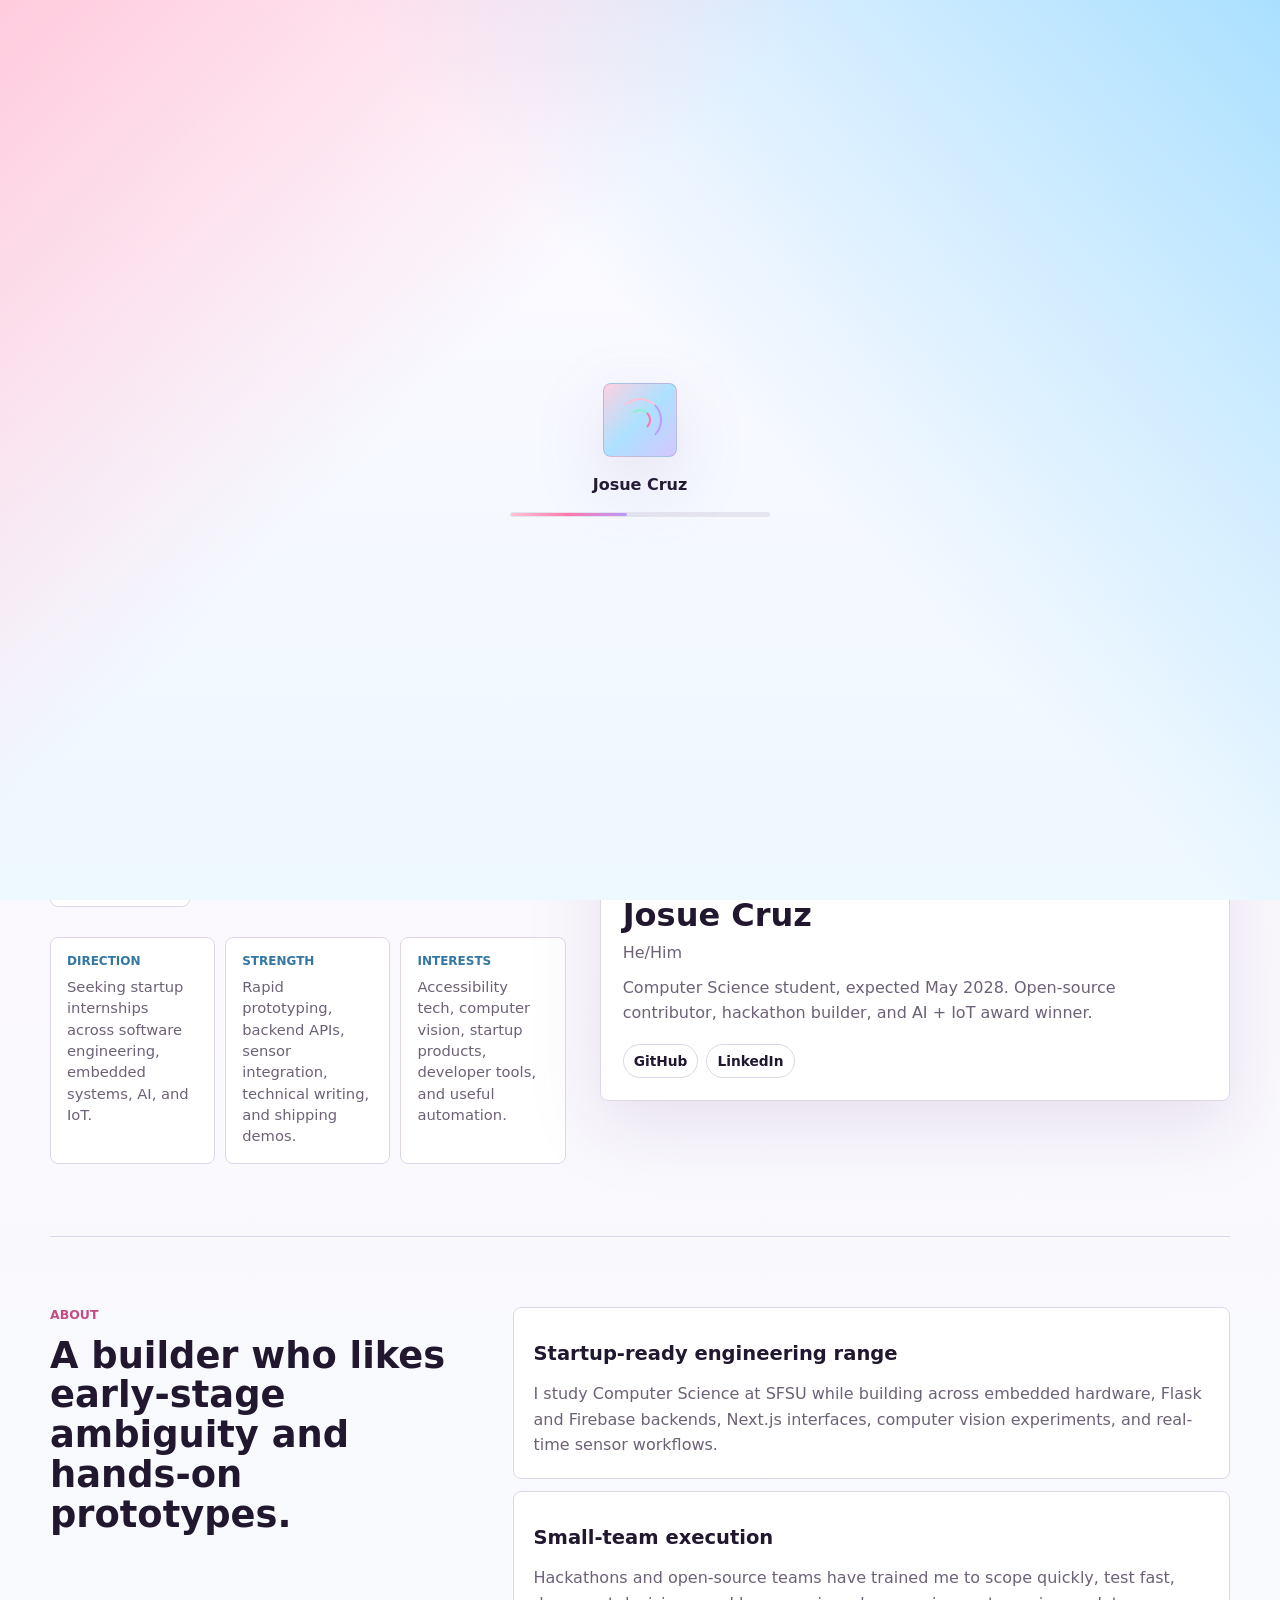
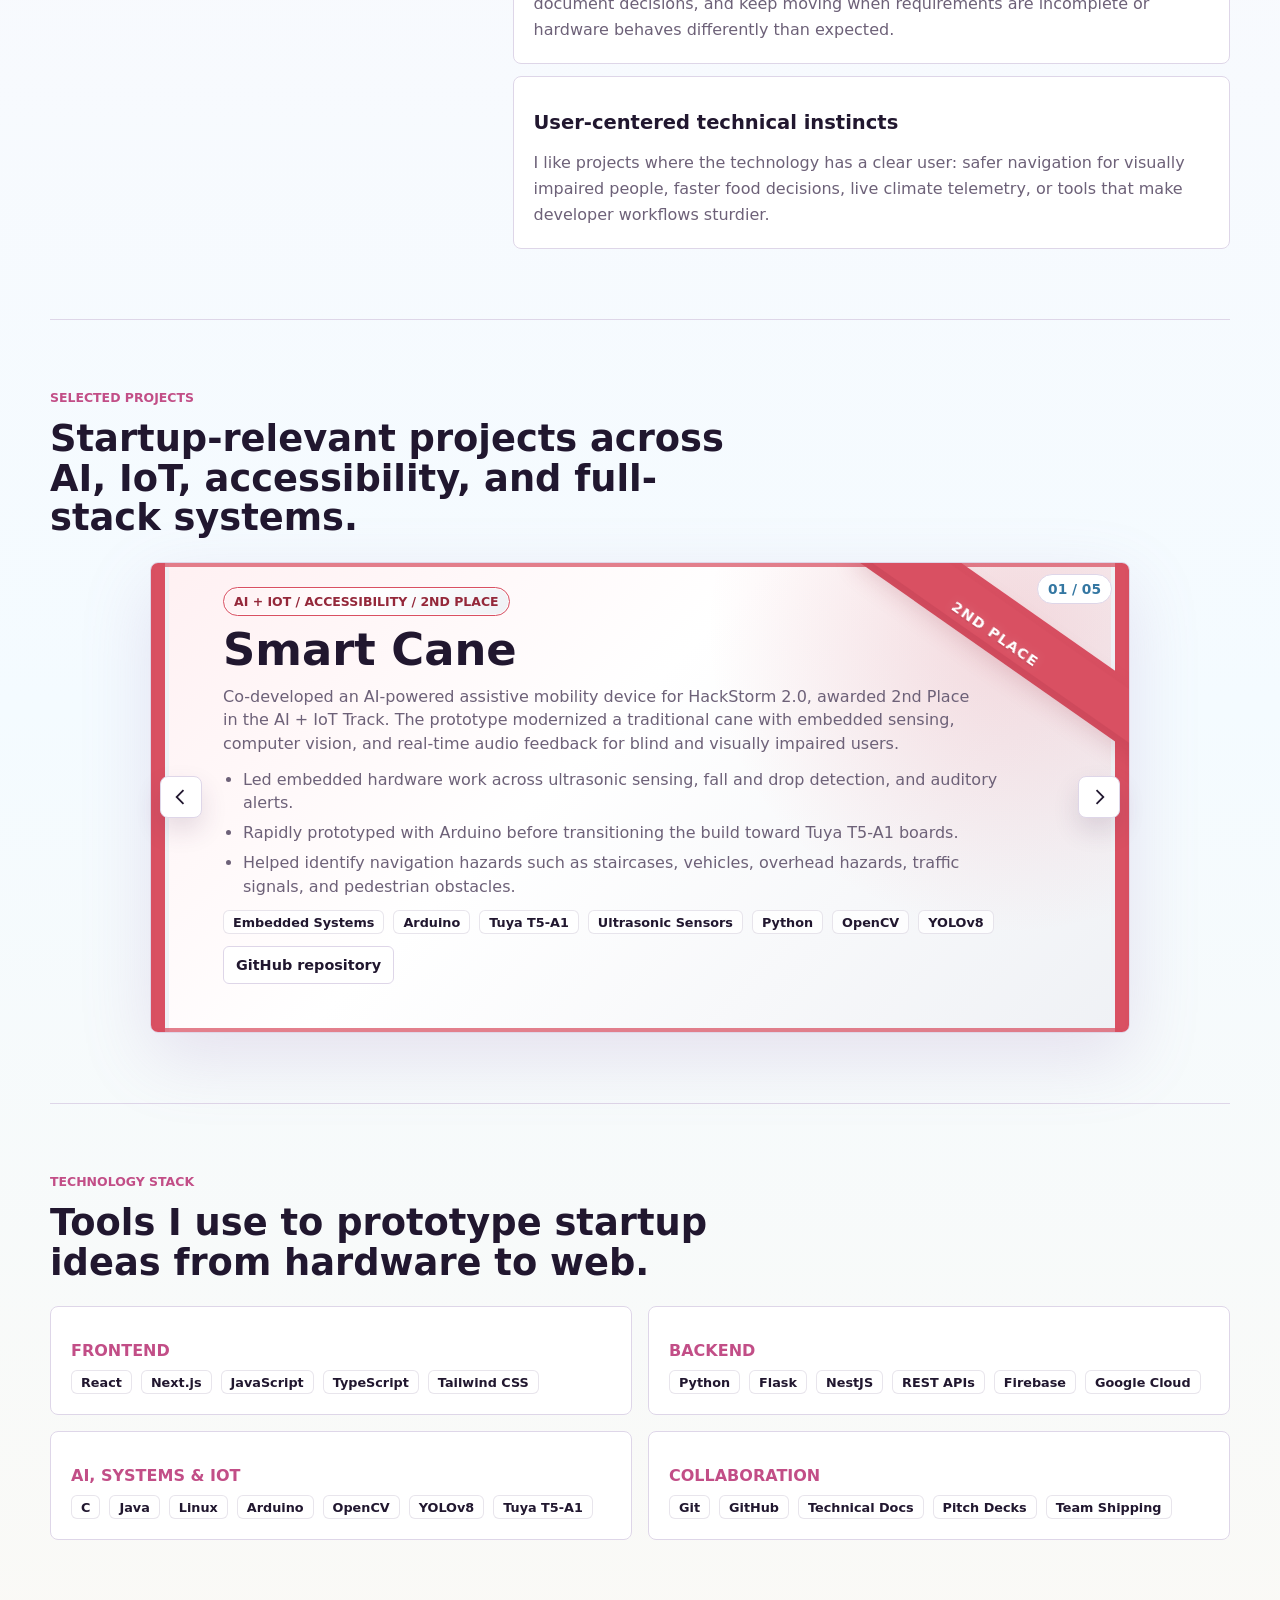
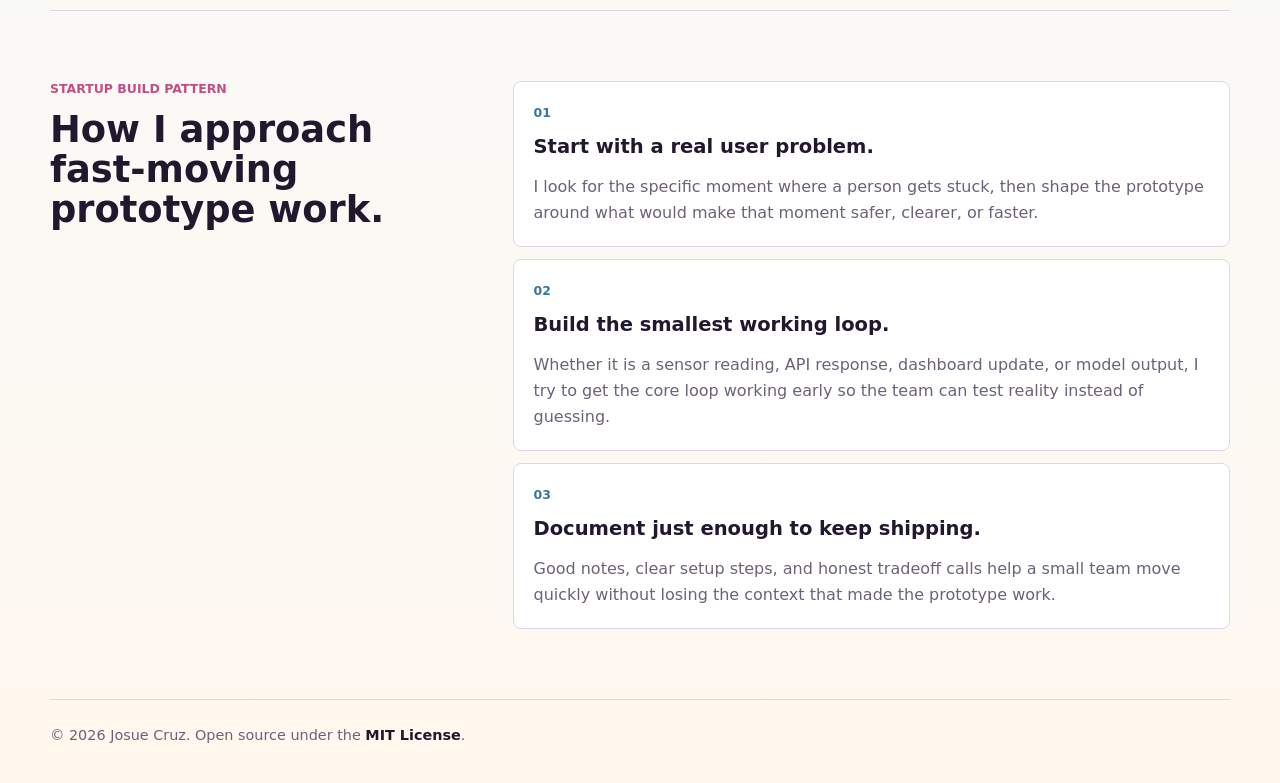
==== commit 2fcbf5fd: "feat(home): add resume doc links and award project styling" ====
--- a/index.html
+++ b/index.html
@@ -129,6 +129,9 @@
               </p>
               <div class="hero-actions">
                 <a class="btn btn--primary" href="#resume" data-tab-link="resume">View Resume</a>
+                <a class="btn btn--ghost" href="https://docs.google.com/document/d/1PeQrUTKZP9Oiuw7XXhERw_Wups5tP0MOoxpjBPMdguw/view?usp=sharing" target="_blank" rel="noopener noreferrer">
+                  Resume on Google Docs
+                </a>
                 <a class="btn btn--ghost" href="#contact" data-tab-link="contact">Contact Me</a>
               </div>
               <dl class="signal-grid" aria-label="Portfolio highlights">
@@ -222,8 +225,8 @@
 
               <div class="project-wheel__viewport" data-project-viewport tabindex="0">
                 <div class="project-wheel__track" data-project-track>
-                  <article class="project-card" data-project-card>
-                    <span class="project-card__tag">AI + IoT / Accessibility / 2nd Place</span>
+                  <article class="project-card project-card--place-2" data-project-card>
+                    <span class="project-card__tag project-card__tag--place-2">AI + IoT / Accessibility / 2nd Place</span>
                     <h3>Smart Cane</h3>
                     <p>
                       Co-developed an AI-powered assistive mobility device for HackStorm 2.0, awarded 2nd Place in the
@@ -576,6 +579,9 @@
                   <a href="https://github.com/keyshade-xyz/keyshade/issues/929" target="_blank" rel="noopener noreferrer">
                     Related Issue #929
                   </a>
+                  <a href="https://docs.google.com/document/d/12Ac3wVEF5NnSmktKgqOOgm5CtTcIoS5psyk4UJSIStE/edit?usp=sharing" target="_blank" rel="noopener noreferrer">
+                    Full project notes (Google Doc)
+                  </a>
                 </p>
               </div>
             </article>
@@ -595,6 +601,9 @@
             <a class="btn btn--primary" href="#contact" data-tab-link="contact">Contact Me</a>
             <a class="btn btn--ghost" href="https://www.linkedin.com/in/josue-cruz-610898238/" target="_blank" rel="noopener noreferrer">
               LinkedIn Profile
+            </a>
+            <a class="btn btn--ghost" href="https://docs.google.com/document/d/1PeQrUTKZP9Oiuw7XXhERw_Wups5tP0MOoxpjBPMdguw/view?usp=sharing" target="_blank" rel="noopener noreferrer">
+              View Resume on Google Docs
             </a>
           </div>
           <div class="resume-layout">
--- a/styles.css
+++ b/styles.css
@@ -656,6 +656,7 @@
 }
 
 .project-card {
+  position: relative;
   display: grid;
   flex: 0 0 100%;
   min-width: 100%;
@@ -665,14 +666,106 @@
   padding: 24px 72px;
   background:
     linear-gradient(135deg, #fff7fb 0%, #ffffff 42%, #eef8ff 100%);
+  overflow: hidden;
   scroll-snap-align: center;
 }
 
+.project-card--place-1 {
+  background:
+    radial-gradient(circle at 88% 14%, rgba(255, 219, 105, 0.34), transparent 28%),
+    linear-gradient(135deg, #eaf7ff 0%, #ffffff 46%, #fff1bf 100%);
+}
+
+.project-card--place-2 {
+  background:
+    radial-gradient(circle at 88% 14%, rgba(217, 80, 98, 0.2), transparent 32%),
+    linear-gradient(135deg, #fff0f2 0%, #ffffff 43%, #eff1f5 100%);
+  box-shadow:
+    inset 0 0 0 4px rgba(217, 80, 98, 0.72),
+    inset 14px 0 0 #d95062,
+    inset -14px 0 0 #d95062,
+    inset 18px 0 0 #eff1f5,
+    inset -18px 0 0 #eff1f5;
+}
+
+.project-card--place-2::before {
+  position: absolute;
+  top: 86px;
+  right: -172px;
+  z-index: 1;
+  width: 472px;
+  height: 44px;
+  background: #d95062;
+  box-shadow:
+    0 10px 24px rgba(148, 40, 58, 0.2),
+    0 0 0 7px #d95062;
+  content: "";
+  pointer-events: none;
+  transform: rotate(35deg);
+}
+
+.project-card--place-2::after {
+  position: absolute;
+  top: 64px;
+  right: 16px;
+  z-index: 2;
+  width: 236px;
+  color: #ffffff;
+  content: "2ND PLACE";
+  font-size: 0.92rem;
+  font-weight: 900;
+  letter-spacing: 0.075em;
+  line-height: 1;
+  pointer-events: none;
+  text-align: center;
+  text-shadow:
+    0 1px 2px rgba(148, 40, 58, 0.42),
+    0 0 10px rgba(255, 255, 255, 0.18);
+  transform: rotate(35deg);
+}
+
+.project-card--place-2 > * {
+  position: relative;
+  z-index: 3;
+}
+
+.project-card--place-3 {
+  background:
+    radial-gradient(circle at 88% 14%, rgba(217, 166, 109, 0.2), transparent 30%),
+    linear-gradient(135deg, #ffffff 0%, #fff9ee 48%, #f2dfc9 100%);
+}
+
 .project-card__tag {
+  display: inline-flex;
+  width: fit-content;
+  align-items: center;
+  padding: 6px 10px;
+  border: 1px solid #b9ddf2;
+  border-radius: 999px;
   color: var(--sky-ink);
+  background: #eef8ff;
   font-size: 0.78rem;
   font-weight: 800;
   text-transform: uppercase;
+}
+
+.project-card__tag--place-1 {
+  border-color: #3477a2;
+  color: #1f5f92;
+  background: linear-gradient(135deg, #eaf7ff 0%, #ffffff 50%, #fff1bf 100%);
+}
+
+.project-card__tag--place-2 {
+  border-color: #d95062;
+  color: #94283a;
+  background: linear-gradient(135deg, #fff0f2 0%, #ffffff 48%, #eff1f5 100%);
+  box-shadow: inset 0 0 0 1px rgba(255, 255, 255, 0.72);
+}
+
+.project-card__tag--place-3 {
+  border-color: #d2c3a8;
+  color: #76512d;
+  background: linear-gradient(135deg, #ffffff 0%, #fff9ee 48%, #d9a66d 100%);
 }
 
 .project-card h3 {
@@ -1555,6 +1648,11 @@
     padding: 22px 58px 24px;
   }
 
+  .project-card--place-2::before,
+  .project-card--place-2::after {
+    display: none;
+  }
+
   .case-card {
     min-height: 0;
   }
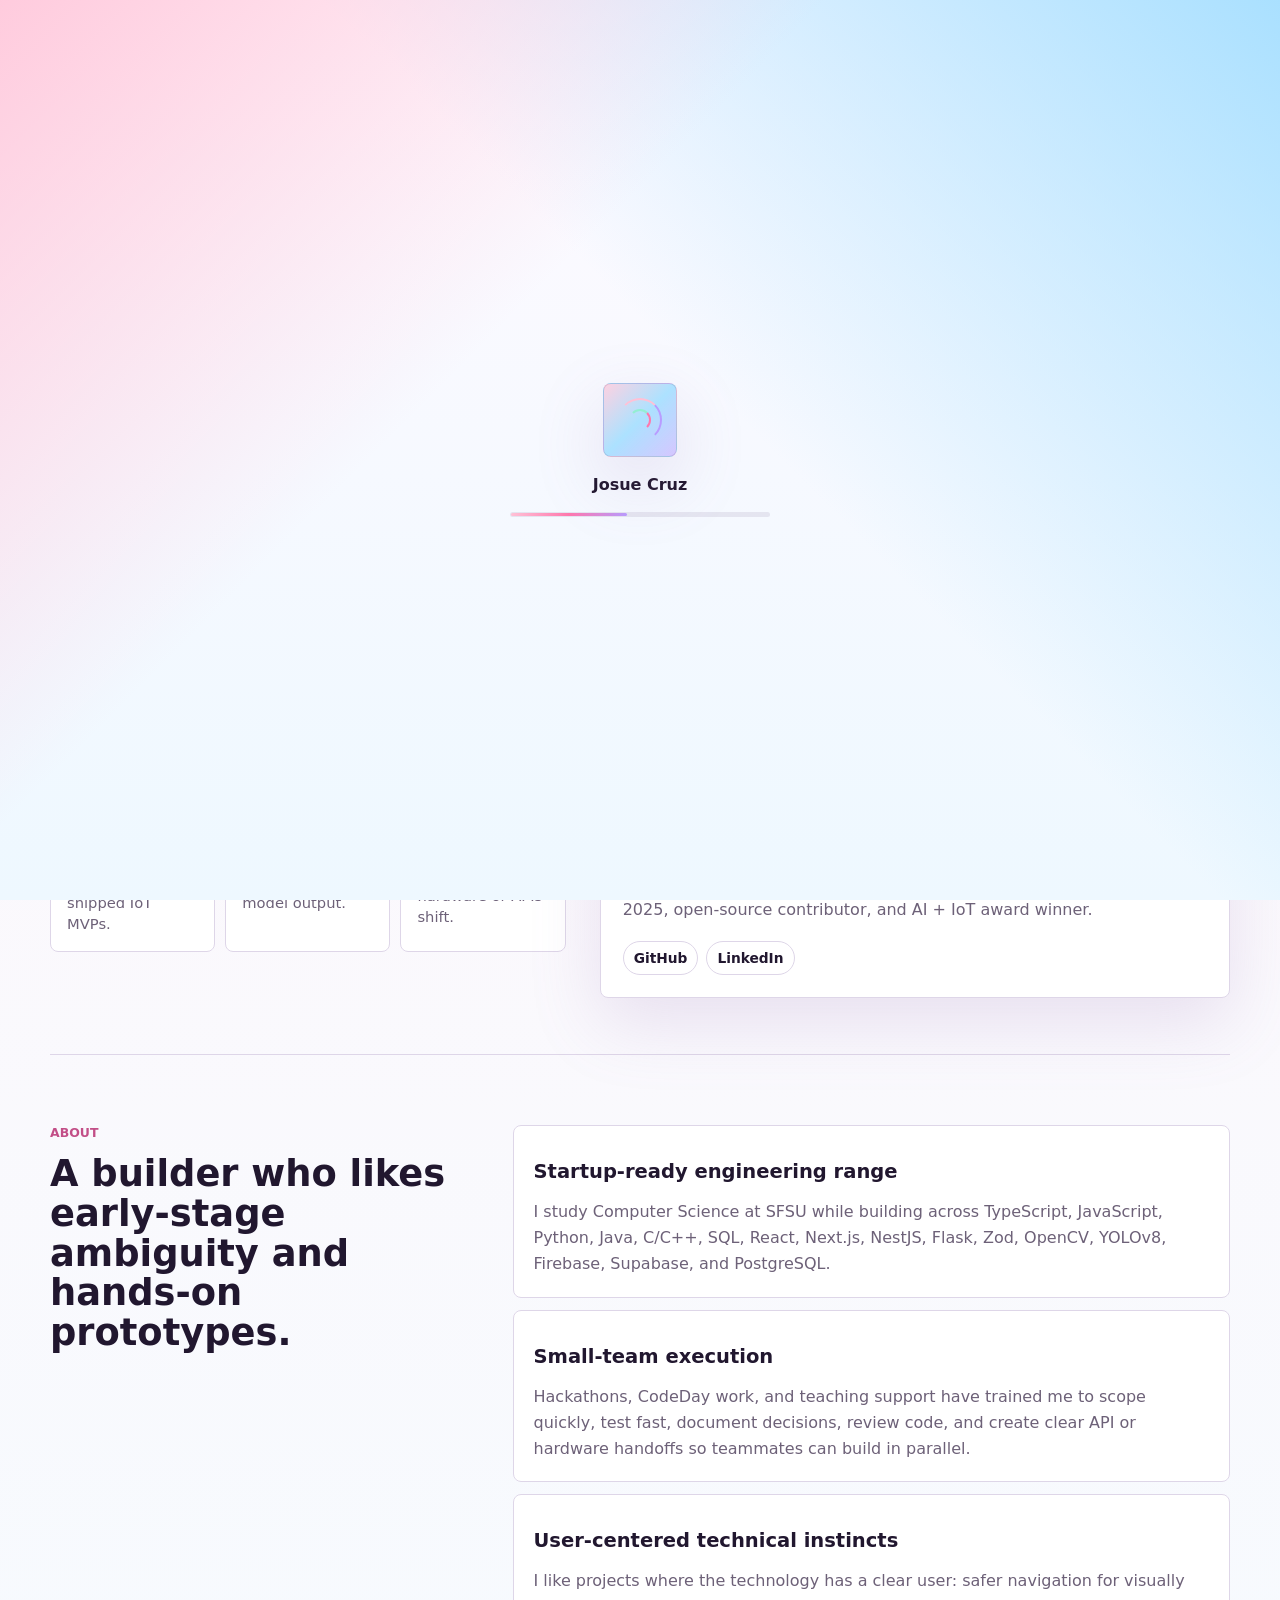
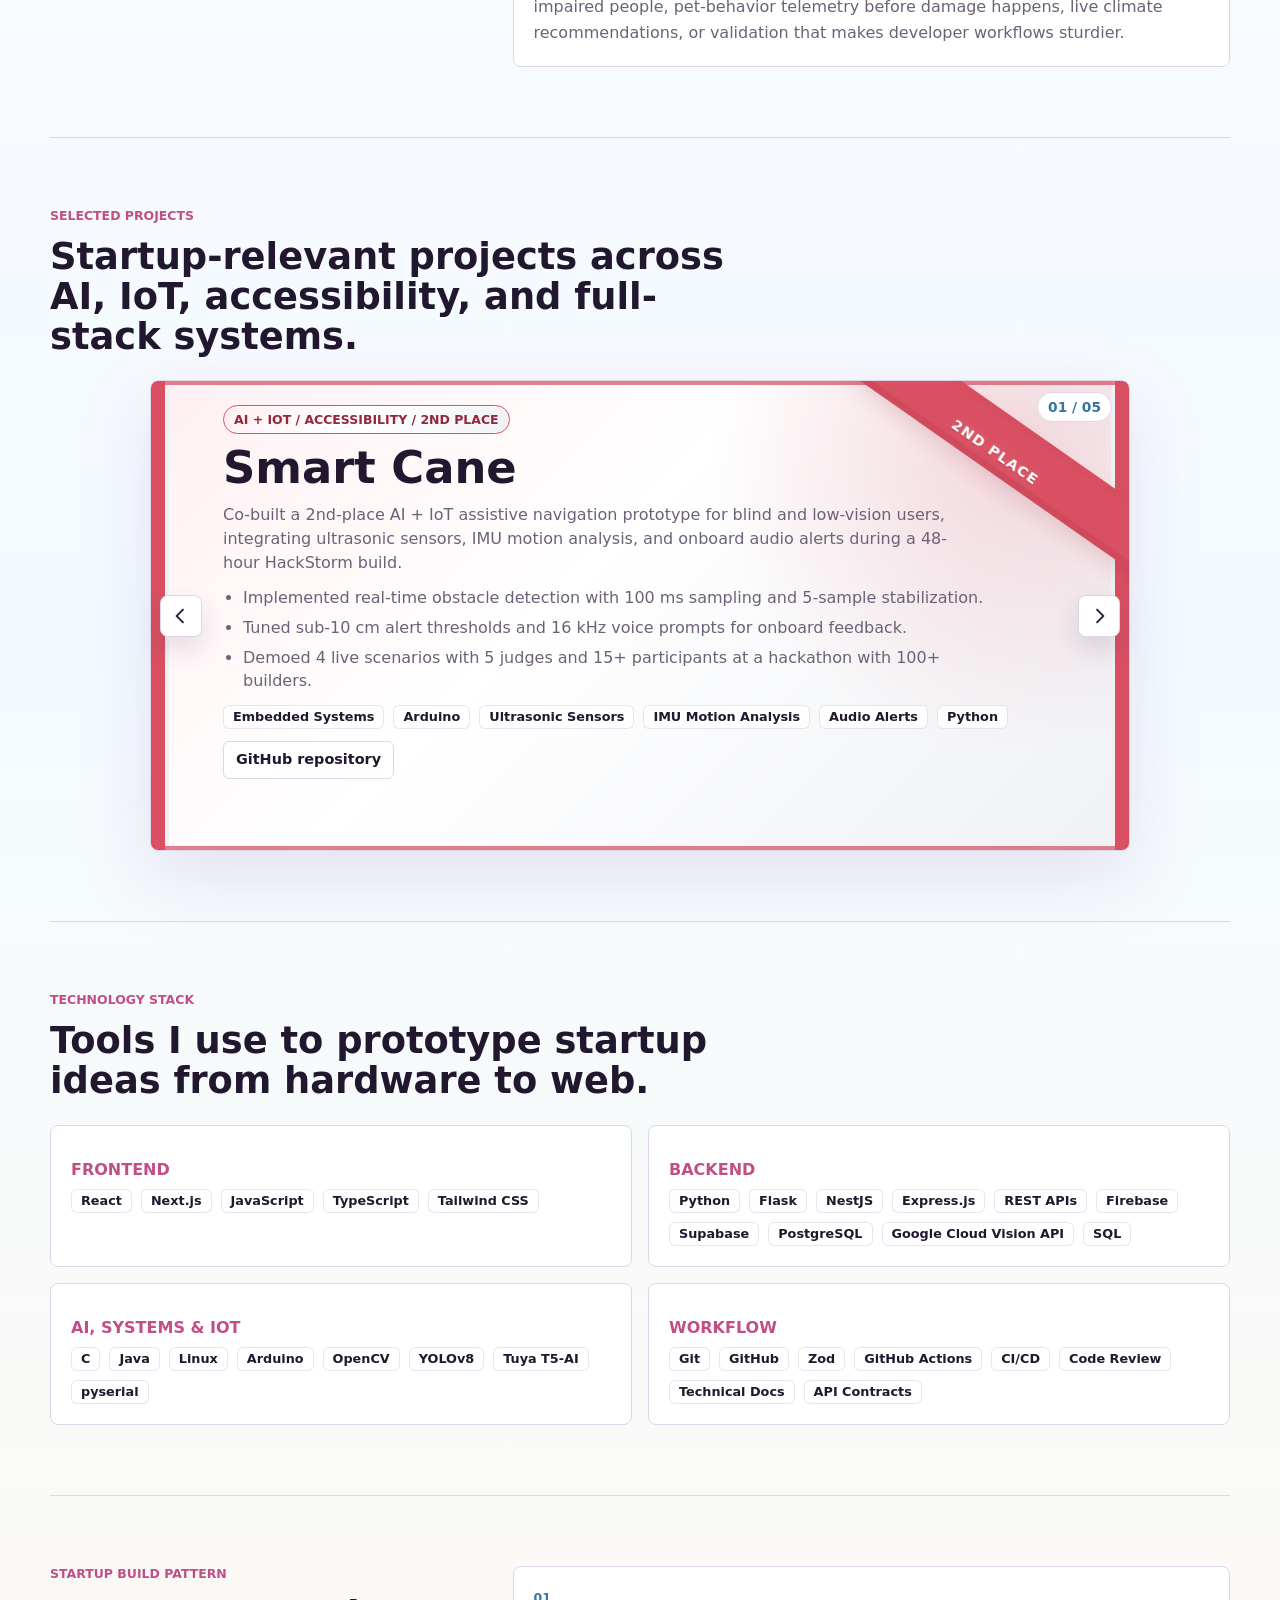
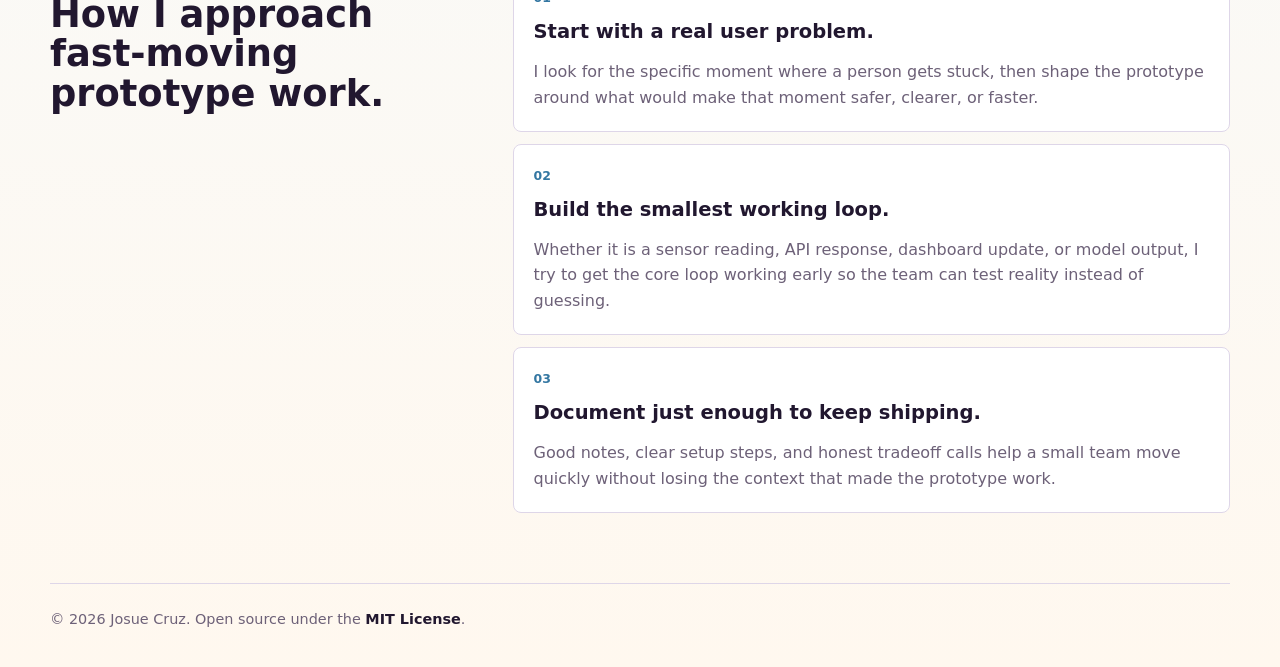
==== commit 2bd89b68: "feat(portfolio): refresh resume content toward relevant information, as well tighted spacing between" ====
--- a/index.html
+++ b/index.html
@@ -5,7 +5,7 @@
     <meta name="viewport" content="width=device-width, initial-scale=1, viewport-fit=cover">
     <meta
       name="description"
-      content="Startup internship portfolio for Josue Cruz, a Computer Science student building AI, IoT, accessibility, and full-stack prototypes."
+      content="Portfolio for Josue Cruz, a Computer Science student shipping production TypeScript contributions, AI accessibility hardware, and cloud-connected IoT dashboards."
     >
     <meta name="author" content="Josue Cruz">
     <meta name="referrer" content="strict-origin-when-cross-origin">
@@ -87,7 +87,7 @@
 
         <div class="header-actions" aria-label="Social and game links">
           <a
-            href="https://www.linkedin.com/in/josue-cruz-610898238/"
+            href="https://www.linkedin.com/in/j-crz/"
             target="_blank"
             rel="noopener noreferrer"
             aria-label="LinkedIn"
@@ -121,31 +121,31 @@
           <div class="hero-section">
             <div class="hero-copy">
               <p class="eyebrow">CS @ SFSU / Outreach Chair @ SF Hacks</p>
-              <h1>Startup-minded CS builder shipping AI, IoT, and full-stack prototypes.</h1>
+              <h1>Turning real user problems into shipped products.</h1>
               <p class="hero-copy__lead">
-                I'm Josue Cruz, a Computer Science student at San Francisco State University seeking startup
-                internships where I can build quickly, learn from small teams, and turn ambiguous problems into working
-                software and hardware systems.
+                I don't wait for internships to build production experience. I'm Josue Cruz, a Computer Science student
+                at San Francisco State University who has shipped embedded prototypes, full-stack IoT applications, and
+                production TypeScript contributions while looking for the next hard problem to solve.
               </p>
               <div class="hero-actions">
                 <a class="btn btn--primary" href="#resume" data-tab-link="resume">View Resume</a>
-                <a class="btn btn--ghost" href="https://docs.google.com/document/d/1PeQrUTKZP9Oiuw7XXhERw_Wups5tP0MOoxpjBPMdguw/view?usp=sharing" target="_blank" rel="noopener noreferrer">
-                  Resume on Google Docs
+                <a class="btn btn--ghost" href="https://www.canva.com/design/DAHLxXQjh7A/BAFwDE9PKf4/view" target="_blank" rel="noopener noreferrer">
+                  View Resume on External Site
                 </a>
                 <a class="btn btn--ghost" href="#contact" data-tab-link="contact">Contact Me</a>
               </div>
               <dl class="signal-grid" aria-label="Portfolio highlights">
                 <div>
-                  <dt>Direction</dt>
-                  <dd>Seeking startup internships across software engineering, embedded systems, AI, and IoT.</dd>
+                  <dt>Proof</dt>
+                  <dd>2nd Place HackStorm AI + IoT, 10+ Keyshade commits, 15 reusable Zod schemas, and shipped IoT MVPs.</dd>
                 </div>
                 <div>
                   <dt>Strength</dt>
-                  <dd>Rapid prototyping, backend APIs, sensor integration, technical writing, and shipping demos.</dd>
+                  <dd>Fast prototype loops across sensor input, API response, dashboard update, validation rule, or model output.</dd>
                 </div>
                 <div>
-                  <dt>Interests</dt>
-                  <dd>Accessibility tech, computer vision, startup products, developer tools, and useful automation.</dd>
+                  <dt>Coworker Signal</dt>
+                  <dd>I document handoffs, clarify shared contracts, and keep teammates unblocked when hardware or APIs shift.</dd>
                 </div>
               </dl>
             </div>
@@ -158,10 +158,10 @@
                 <p class="profile-kicker">San Francisco, CA</p>
                 <h2>Josue Cruz</h2>
                 <p>He/Him</p>
-                <p>Computer Science student, expected May 2028. Open-source contributor, hackathon builder, and AI + IoT award winner.</p>
+                <p>Computer Science student, expected May 2028. Dean's Honor List 2024-2025, open-source contributor, and AI + IoT award winner.</p>
                 <div class="profile-links">
                   <a href="https://github.com/Josue-Crz" target="_blank" rel="noopener noreferrer">GitHub</a>
-                  <a href="https://www.linkedin.com/in/josue-cruz-610898238/" target="_blank" rel="noopener noreferrer">LinkedIn</a>
+                  <a href="https://www.linkedin.com/in/j-crz/" target="_blank" rel="noopener noreferrer">LinkedIn</a>
                 </div>
               </div>
             </aside>
@@ -176,22 +176,23 @@
               <article>
                 <h3>Startup-ready engineering range</h3>
                 <p>
-                  I study Computer Science at SFSU while building across embedded hardware, Flask and Firebase backends,
-                  Next.js interfaces, computer vision experiments, and real-time sensor workflows.
+                  I study Computer Science at SFSU while building across TypeScript, JavaScript, Python, Java, C/C++,
+                  SQL, React, Next.js, NestJS, Flask, Zod, OpenCV, YOLOv8, Firebase, Supabase, and PostgreSQL.
                 </p>
               </article>
               <article>
                 <h3>Small-team execution</h3>
                 <p>
-                  Hackathons and open-source teams have trained me to scope quickly, test fast, document decisions, and
-                  keep moving when requirements are incomplete or hardware behaves differently than expected.
+                  Hackathons, CodeDay work, and teaching support have trained me to scope quickly, test fast, document
+                  decisions, review code, and create clear API or hardware handoffs so teammates can build in parallel.
                 </p>
               </article>
               <article>
                 <h3>User-centered technical instincts</h3>
                 <p>
                   I like projects where the technology has a clear user: safer navigation for visually impaired people,
-                  faster food decisions, live climate telemetry, or tools that make developer workflows sturdier.
+                  pet-behavior telemetry before damage happens, live climate recommendations, or validation that makes
+                  developer workflows sturdier.
                 </p>
               </article>
             </div>
@@ -229,23 +230,22 @@
                     <span class="project-card__tag project-card__tag--place-2">AI + IoT / Accessibility / 2nd Place</span>
                     <h3>Smart Cane</h3>
                     <p>
-                      Co-developed an AI-powered assistive mobility device for HackStorm 2.0, awarded 2nd Place in the
-                      AI + IoT Track. The prototype modernized a traditional cane with embedded sensing, computer
-                      vision, and real-time audio feedback for blind and visually impaired users.
+                      Co-built a 2nd-place AI + IoT assistive navigation prototype for blind and low-vision users,
+                      integrating ultrasonic sensors, IMU motion analysis, and onboard audio alerts during a 48-hour
+                      HackStorm build.
                     </p>
                     <ul>
-                      <li>Led embedded hardware work across ultrasonic sensing, fall and drop detection, and auditory alerts.</li>
-                      <li>Rapidly prototyped with Arduino before transitioning the build toward Tuya T5-A1 boards.</li>
-                      <li>Helped identify navigation hazards such as staircases, vehicles, overhead hazards, traffic signals, and pedestrian obstacles.</li>
+                      <li>Implemented real-time obstacle detection with 100 ms sampling and 5-sample stabilization.</li>
+                      <li>Tuned sub-10 cm alert thresholds and 16 kHz voice prompts for onboard feedback.</li>
+                      <li>Demoed 4 live scenarios with 5 judges and 15+ participants at a hackathon with 100+ builders.</li>
                     </ul>
                     <div class="badge-list" aria-label="Smart Cane technologies">
                       <span>Embedded Systems</span>
                       <span>Arduino</span>
-                      <span>Tuya T5-A1</span>
                       <span>Ultrasonic Sensors</span>
+                      <span>IMU Motion Analysis</span>
+                      <span>Audio Alerts</span>
                       <span>Python</span>
-                      <span>OpenCV</span>
-                      <span>YOLOv8</span>
                     </div>
                     <p class="project-card__links">
                       <a href="https://github.com/nergisRahimzade/HackStorm-2.0" target="_blank" rel="noopener noreferrer">GitHub repository</a>
@@ -284,20 +284,20 @@
                     <span class="project-card__tag">Cloud / Hackathon / Pet Tech</span>
                     <h3>Dogs2Home</h3>
                     <p>
-                      Built a Hack Hayward 2.0 proof-of-concept pet monitoring platform inspired by home security
-                      dashboards, focused on real-time event logging, telemetry, and user-facing cloud updates.
+                      Built a solo full-stack IoT MVP in under 24 hours that watches a room, runs Google Cloud Vision
+                      against webcam frames, and syncs pet-behavior telemetry to Firebase.
                     </p>
                     <ul>
-                      <li>Designed backend services with Python, Flask, Firebase Realtime Database, and Google Cloud APIs.</li>
-                      <li>Built web dashboard and database integrations for monitoring components and cloud services.</li>
-                      <li>Established the infrastructure needed for future AI-powered pet behavior monitoring.</li>
+                      <li>Processed webcam frames every 5 seconds and pushed detection labels to Firebase Realtime DB.</li>
+                      <li>Built Flask routes for live MJPEG streaming, Cloud Vision labels, and timestamped dashboard updates.</li>
+                      <li>Added exception handling, demo documentation, and cloud credentials setup for live judging.</li>
                     </ul>
                     <div class="badge-list" aria-label="Dogs2Home technologies">
                       <span>Python</span>
                       <span>Flask</span>
                       <span>Firebase</span>
-                      <span>Google Cloud</span>
-                      <span>JavaScript</span>
+                      <span>Google Cloud Vision</span>
+                      <span>OpenCV</span>
                       <span>HTML</span>
                       <span>CSS</span>
                     </div>
@@ -310,22 +310,22 @@
                     <span class="project-card__tag">IoT / Telemetry / Climate Data</span>
                     <h3>GreenSense</h3>
                     <p>
-                      Developed an IoT environmental monitoring platform for SF Hacks 2026, collecting live climate
-                      data from connected sensors and displaying it through a web dashboard.
+                      Led backend and hardware architecture for a 4-person IoT team building live temperature and
+                      humidity monitoring with a Green Score and energy-saving recommendations.
                     </p>
                     <ul>
-                      <li>Led hardware integration work connecting environmental sensors to cloud-connected monitoring flows.</li>
-                      <li>Supported sensor deployment, connectivity testing, data collection, and live dashboard updates.</li>
-                      <li>Built a foundation for future analytics, predictive monitoring, and automation features.</li>
+                      <li>Generated up to 1,200 sensor reading pairs per hour from Arduino/DHT11 hardware.</li>
+                      <li>Built Flask JSON APIs powering live dashboard cards, recommendations, timestamps, and sensor updates.</li>
+                      <li>Coordinated hardware-backend-dashboard contracts around 5-second telemetry refreshes.</li>
                     </ul>
                     <div class="badge-list" aria-label="GreenSense technologies">
                       <span>IoT</span>
                       <span>Python</span>
                       <span>Flask</span>
                       <span>Sensor Integration</span>
-                      <span>Cloud Services</span>
-                      <span>Data Visualization</span>
-                      <span>Real-Time Monitoring</span>
+                      <span>DHT11</span>
+                      <span>Arduino</span>
+                      <span>pyserial</span>
                     </div>
                     <p class="project-card__links">
                       <a href="https://github.com/Josue-Crz/SFHacks-2026-Project" target="_blank" rel="noopener noreferrer">GitHub repository</a>
@@ -333,22 +333,23 @@
                   </article>
 
                   <article class="project-card" data-project-card>
-                    <span class="project-card__tag">Open Source / TypeScript / App Security</span>
-                    <h3>Keyshade.io Input Field Sanitation</h3>
+                    <span class="project-card__tag">Open Source / TypeScript / Validation</span>
+                    <h3>Keyshade.io Shared Validation</h3>
                     <p>
-                      Collaborated with open-source contributors to strengthen input validation in Keyshade, a
-                      configuration management platform built with Nest.js and Next.js.
+                      Contributed to Keyshade.io, a production open-source secrets and configuration platform, by
+                      centralizing validation behavior across shared schemas and auth-related frontend flows.
                     </p>
                     <ul>
-                      <li>Implemented reusable TypeScript and Zod validation schemas for safer user input handling.</li>
-                      <li>Improved data integrity and reduced risk around untrusted text moving through shared request shapes.</li>
-                      <li>Contributed through pull requests, code reviews, and technical discussion in a professional codebase.</li>
+                      <li>Contributed 10+ commits improving authentication validation, reusable schemas, and user-facing errors.</li>
+                      <li>Built 15 reusable Zod schemas for email, OTP, metadata, project titles, and device attributes.</li>
+                      <li>Collaborated in a 4-developer codebase with 750+ GitHub stars and 260+ forks.</li>
                     </ul>
                     <div class="badge-list" aria-label="Keyshade technologies">
                       <span>TypeScript</span>
                       <span>Zod</span>
                       <span>Next.js</span>
                       <span>Nest.js</span>
+                      <span>Schema Design</span>
                       <span>Git</span>
                       <span>Open Source</span>
                     </div>
@@ -386,9 +387,13 @@
                   <span>Python</span>
                   <span>Flask</span>
                   <span>NestJS</span>
+                  <span>Express.js</span>
                   <span>REST APIs</span>
                   <span>Firebase</span>
-                  <span>Google Cloud</span>
+                  <span>Supabase</span>
+                  <span>PostgreSQL</span>
+                  <span>Google Cloud Vision API</span>
+                  <span>SQL</span>
                 </div>
               </article>
               <article>
@@ -400,17 +405,21 @@
                   <span>Arduino</span>
                   <span>OpenCV</span>
                   <span>YOLOv8</span>
-                  <span>Tuya T5-A1</span>
+                  <span>Tuya T5-AI</span>
+                  <span>pyserial</span>
                 </div>
               </article>
               <article>
-                <h3>Collaboration</h3>
-                <div class="badge-list" aria-label="Collaboration skills">
+                <h3>Workflow</h3>
+                <div class="badge-list" aria-label="Workflow skills">
                   <span>Git</span>
                   <span>GitHub</span>
+                  <span>Zod</span>
+                  <span>GitHub Actions</span>
+                  <span>CI/CD</span>
+                  <span>Code Review</span>
                   <span>Technical Docs</span>
-                  <span>Pitch Decks</span>
-                  <span>Team Shipping</span>
+                  <span>API Contracts</span>
                 </div>
               </article>
             </div>
@@ -453,10 +462,10 @@
         <section class="tab-panel" id="blogs" data-panel="blogs" role="tabpanel" aria-labelledby="tab-blogs" tabindex="-1" hidden>
           <div class="page-intro">
             <p class="eyebrow">Writing</p>
-            <h1>Open-source notes from real issues and pull requests.</h1>
+            <h1>Writing on code and professional growth.</h1>
             <p>
-              Two technical writeups on security, maintainability, maintainer communication, and what I learned while
-              contributing to production open-source projects.
+              Notes on open-source contributions, contributor communication, and the professional lessons I am building
+              through real engineering work.
             </p>
           </div>
           <div class="blog-list">
@@ -506,7 +515,7 @@
                 <ul>
                   <li>Issue: long C/header source lines needed consistent treatment.</li>
                   <li>Draft PR: split OpenBSD-SoftRAID test vectors using adjacent string literals.</li>
-                  <li>Lesson: in a mature security tool, "just formatting" still needs technical discipline.</li>
+                  <li>Lesson: in a mature C project, "just formatting" still needs technical discipline.</li>
                 </ul>
                 <p class="blog-card__links">
                   <a href="https://github.com/openwall/john/issues/3896" target="_blank" rel="noopener noreferrer">
@@ -519,58 +528,53 @@
               </div>
             </article>
             <article class="blog-card">
-              <p class="blog-card__meta">Feb 2026 / Security & Full Stack</p>
+              <p class="blog-card__meta">Feb 2026 / Full Stack</p>
               <div class="blog-card__content">
                 <h2>
                   <a href="https://github.com/Josue-Crz/keyshade-team-F-fork/pull/8" target="_blank" rel="noopener noreferrer">
-                    Hardening Keyshade.io Through Input Field Sanitation
+                    Improving Keyshade.io Through Shared Zod Validation
                   </a>
                 </h2>
                 <p>
-                  Keyshade.io is an open-source configuration management platform. Because it helps teams
-                  protect deployment settings and application configuration, the inputs around projects,
-                  environments, variables, and users have to be handled carefully. Our CodeDay team worked on
-                  strengthening that front gate: the point where user-controlled text first enters the system.
-                </p>
-                <h3>The security problem</h3>
-                <p>
-                  The issue was not encryption itself. It was the input path around the application. If unicode,
-                  emojis, script-like strings, or unexpected special characters are accepted too freely, they can create
-                  broken slugs, unsafe requests, confusing UI states, or validation gaps between frontend and backend
-                  behavior. These are the same kinds of trust-boundary weaknesses that make XSS and malformed-input
-                  bugs possible. In a configuration platform, even small validation mistakes deserve attention.
+                  Keyshade.io is an open-source secrets and configuration management platform. My CodeDay work focused
+                  on making auth and product text validation more consistent across shared TypeScript schemas and
+                  platform UI flows.
+                </p>
+                <h3>The consistency problem</h3>
+                <p>
+                  The work focused on how user input moved from UI components into shared request payloads. Email,
+                  OTP, device details, project names, titles, and metadata all needed predictable validation behavior
+                  before data moved deeper into auth and product workflows.
                 </p>
                 <h3>Where I investigated</h3>
                 <p>
                   I focused on the platform side first and looked for component entry points where user-provided text
-                  moved into request helpers. That led to authentication and integration flows, plus reusable
-                  validation helpers that connected individual components to shared validation logic.
+                  moved into request helpers. That led to account and OTP flows, email helpers, device-detail schemas,
+                  and shared validation primitives in the <code>@keyshade/schema</code> package.
                 </p>
                 <h3>The schema-driven solution</h3>
                 <p>
-                  The team PR introduced centralized Zod schemas, including <code>AlphaNumericStringSchema</code>,
-                  <code>VariableAlphaNumericStringSchema</code>, <code>ExtendedAlphaNumericStringSchema</code>, and a
-                  color-code variant. Instead of writing one-off checks inside every component, the validation rules
-                  lived in the shared schema package and were applied across project, environment, integration,
-                  variable, user, workspace, and workspace-role request shapes.
-                </p>
-                <p>
-                  On the frontend, the project creation flow used schema parsing before sending a request, showing a
-                  toast when a project name was not alphanumeric or was empty. The larger security idea was defense in
-                  depth: frontend validation improves feedback, while backend validation still needs to reject unsafe
-                  input because browser-side checks can be bypassed.
+                  The branch introduced centralized Zod schemas, including email, OTP, encrypted device data, IP
+                  address, metadata, title, and alphanumeric variants. Instead of writing one-off checks inside every
+                  component, the validation rules lived in the shared schema package and could be reused by auth,
+                  platform, and project request shapes.
+                </p>
+                <p>
+                  On the frontend, OTP and email flows used schema parsing before sending requests, disabling invalid
+                  submissions and surfacing clearer feedback. The larger product idea was consistency: shared
+                  validation improves feedback and keeps request shapes aligned across the app.
                 </p>
                 <h3>Collaboration and coordination</h3>
                 <p>
-                  The work also had a collaboration layer. A maintainer pointed out overlap with Keyshade issue
-                  #929, which described unicode values being accepted and then stripped into broken slugs. We clarified
-                  how our work related to the existing thread, asked where helper logic should live, and coordinated
-                  dependent frontend, backend, and CLI PRs so the shared schema changes could land cleanly.
+                  The work also had a collaboration layer. A maintainer pointed out overlap with Keyshade issue #929,
+                  which described unicode values being accepted and then stripped into broken slugs. We clarified how
+                  our work related to the existing thread, asked where helper logic should live, and kept changes
+                  reviewable through focused commits and technical notes.
                 </p>
                 <ul>
-                  <li>Issue: user input needed stricter alphanumeric validation.</li>
+                  <li>Issue: auth and product input needed stricter, reusable validation.</li>
                   <li>Solution: shared Zod schemas with safe parsing before data moved deeper into the app.</li>
-                  <li>Lesson: security work is also coordination work when multiple contributors touch shared contracts.</li>
+                  <li>Lesson: validation work is also coordination work when multiple contributors touch shared contracts.</li>
                 </ul>
                 <p class="blog-card__links">
                   <a href="https://github.com/keyshade-xyz/keyshade/pull/1278" target="_blank" rel="noopener noreferrer">
@@ -579,9 +583,6 @@
                   <a href="https://github.com/keyshade-xyz/keyshade/issues/929" target="_blank" rel="noopener noreferrer">
                     Related Issue #929
                   </a>
-                  <a href="https://docs.google.com/document/d/12Ac3wVEF5NnSmktKgqOOgm5CtTcIoS5psyk4UJSIStE/edit?usp=sharing" target="_blank" rel="noopener noreferrer">
-                    Full project notes (Google Doc)
-                  </a>
                 </p>
               </div>
             </article>
@@ -591,19 +592,19 @@
         <section class="tab-panel" id="resume" data-panel="resume" role="tabpanel" aria-labelledby="tab-resume" tabindex="-1" hidden>
           <div class="page-intro">
             <p class="eyebrow">Resume</p>
-            <h1>Startup internship profile.</h1>
+            <h1>Resume at a glance.</h1>
             <p>
-              Computer Science student with experience in open-source software, embedded systems, AI accessibility
-              prototypes, cloud-connected dashboards, and hackathon shipping.
+              Computer Science student at SFSU with production TypeScript contributions, full-stack IoT applications,
+              embedded prototypes, teaching support, and hackathon leadership experience.
             </p>
           </div>
           <div class="resume-actions resume-actions--top">
             <a class="btn btn--primary" href="#contact" data-tab-link="contact">Contact Me</a>
-            <a class="btn btn--ghost" href="https://www.linkedin.com/in/josue-cruz-610898238/" target="_blank" rel="noopener noreferrer">
+            <a class="btn btn--ghost" href="https://www.linkedin.com/in/j-crz/" target="_blank" rel="noopener noreferrer">
               LinkedIn Profile
             </a>
-            <a class="btn btn--ghost" href="https://docs.google.com/document/d/1PeQrUTKZP9Oiuw7XXhERw_Wups5tP0MOoxpjBPMdguw/view?usp=sharing" target="_blank" rel="noopener noreferrer">
-              View Resume on Google Docs
+            <a class="btn btn--ghost" href="https://www.canva.com/design/DAHLxXQjh7A/BAFwDE9PKf4/view" target="_blank" rel="noopener noreferrer">
+              View Resume on External Site
             </a>
           </div>
           <div class="resume-layout">
@@ -612,12 +613,8 @@
               <div class="resume-item">
                 <h3>San Francisco State University</h3>
                 <p>B.S. Computer Science, expected May 2028</p>
-                <p>GPA: 3.5</p>
-              </div>
-              <div class="resume-item">
-                <h3>City College of San Francisco</h3>
-                <p>Associate's degree, Computer Science</p>
-                <p>Dean's Honor List, Fall/Spring 2024-2025</p>
+                <p>GPA: 3.6</p>
+                <p>Dean's Honor List, 2024-2025</p>
               </div>
               <p class="resume-note">
                 Coursework: Data Structures & Algorithms, Object-Oriented Programming, Computer Architecture,
@@ -628,75 +625,79 @@
             <section class="resume-panel" aria-labelledby="skills-title">
               <h2 id="skills-title">Core Skills</h2>
               <div class="skill-cloud" aria-label="Skills list">
-                <span>Technical Documentation</span>
                 <span>Rapid Prototyping</span>
-                <span>Team Leadership</span>
                 <span>TypeScript</span>
+                <span>Zod</span>
                 <span>Python</span>
+                <span>JavaScript</span>
                 <span>Java</span>
-                <span>C</span>
+                <span>C/C++</span>
+                <span>SQL</span>
                 <span>Flask</span>
                 <span>Firebase</span>
+                <span>Google Cloud Vision API</span>
+                <span>Supabase/PostgreSQL</span>
                 <span>Next.js</span>
                 <span>Nest.js</span>
+                <span>Express.js</span>
                 <span>Linux</span>
                 <span>Git/GitHub</span>
+                <span>GitHub Actions</span>
+                <span>CI/CD</span>
+                <span>REST APIs</span>
+                <span>Arduino</span>
+                <span>Tuya T5-AI</span>
+                <span>pyserial</span>
                 <span>OpenCV</span>
                 <span>YOLOv8</span>
               </div>
             </section>
 
             <section class="resume-panel" aria-labelledby="experience-title">
-              <h2 id="experience-title">Experience</h2>
+              <h2 id="experience-title">Experience & Leadership</h2>
               <div class="timeline">
                 <article>
-                  <span>Mar 2026 - Present</span>
-                  <h3>Outreach Chair / SF Hacks at SFSU</h3>
+                  <span>Jan 2026 - Present</span>
+                  <h3>Open Source Contributor / Micro-Internship, Keyshade.io & CodeDay</h3>
                   <p>
-                    Lead sponsor outreach and partnership development with corporations, startups, and community
-                    organizations while supporting hackathon events for 400+ participants.
+                    Contributed 10+ commits to a production TypeScript monorepo, improving authentication validation,
+                    reusable schemas, and user-facing error handling.
                   </p>
+                  <p>Built 15 reusable Zod schemas and collaborated in a 4-developer codebase with 750+ stars and 260+ forks.</p>
                 </article>
                 <article>
-                  <span>Jan 2026 - Present</span>
-                  <h3>Open Source Contributor / CodeDay & Keyshade.io</h3>
+                  <span>Mar 2026 - Present</span>
+                  <h3>Outreach Chair / SF Hacks</h3>
                   <p>
-                    Implemented TypeScript and Zod validation in a Nest.js and Next.js platform serving 700+ developers,
-                    moving through professional review and pull request workflows.
-                  </p>
-                </article>
-                <article>
-                  <span>May 2026 - Present</span>
-                  <h3>Smart Cane / HackStorm 2.0</h3>
-                  <p>
-                    Co-developed an AI-powered accessibility device using embedded sensors, computer vision, and
-                    real-time feedback, earning 2nd Place in the AI + IoT Track.
-                  </p>
-                </article>
-                <article>
-                  <span>Jun 2025 - Feb 2026</span>
-                  <h3>Computing Talent Initiative Accelerate Program</h3>
-                  <p>
-                    Developed experience with Python, Git workflows, collaborative software development, technical
-                    communication, accountability, documentation, and iterative problem-solving.
+                    Support sponsor and partnership outreach for a student hackathon projected to serve 400+
+                    participants, coordinating partner tracking, sponsor deliverables, and internal handoffs.
                   </p>
                 </article>
                 <article>
                   <span>Aug 2025 - Dec 2025</span>
-                  <h3>Teacher's Assistant / City College of San Francisco</h3>
+                  <h3>Teaching Assistant / City College of San Francisco</h3>
                   <p>
-                    Supported coursework communication, grading coordination, and assignment feedback for classes of up
-                    to 100 students.
+                    Supported 120+ students in Java and introductory computing through tutoring, debugging help,
+                    assignment review, and code guidance.
                   </p>
+                  <p>Reviewed 70+ assignments and helped students improve Java fundamentals and object-oriented problem-solving.</p>
                 </article>
                 <article>
                   <span>Aug 2025 - Feb 2026</span>
                   <h3>Quality Assurance Volunteer Tester / Madhouse Productions</h3>
                   <p>
-                    Tested gameplay updates, documented bugs, and communicated feedback with developers for an indie
-                    Roblox game studio with a 4,000+ member community.
+                    Submitted 11 accepted bug reports across 2 pre-release updates, documenting reproduction steps,
+                    severity, expected and actual behavior, screenshots, recordings, and retest results.
                   </p>
                 </article>
+                <article>
+                  <span>Sep 2022 - Sep 2023</span>
+                  <h3>Barista / Starbucks</h3>
+                  <p>
+                    Trained 2 new partners and supported high-volume rush shifts through task prioritization, teamwork,
+                    customer communication, and calm issue resolution.
+                  </p>
+                </article>
               </div>
             </section>
 
@@ -705,6 +706,23 @@
               <div class="resume-item">
                 <h3>2nd Place - AI + IoT Track</h3>
                 <p>HackStorm 2.0, awarded May 2026 for Smart Cane.</p>
+              </div>
+              <div class="resume-item">
+                <h3>SQL and Relational Databases 101</h3>
+                <p>IBM, issued Jun 2026. Credential ID: 76cded70500c4159b05d3724fc0cec7b.</p>
+              </div>
+              <div class="resume-item">
+                <h3>Machine Learning Workshop</h3>
+                <p>San Francisco State University, issued May 2026.</p>
+                <p>Covered federated learning, Flower Framework + Python, and privacy and ethics in ML applications.</p>
+              </div>
+              <div class="resume-item">
+                <h3>Prompt Engineering: Shaping Better AI Responses</h3>
+                <p>IBM, issued May 2026.</p>
+              </div>
+              <div class="resume-item">
+                <h3>Get the most out of Jira</h3>
+                <p>Atlassian, issued May 2026.</p>
               </div>
               <div class="resume-item">
                 <h3>Data Literacy</h3>
@@ -716,9 +734,12 @@
                 </p>
               </div>
               <div class="resume-item">
-                <h3>Google Certifications</h3>
-                <p>Technical Support Fundamentals, issued Aug 2023.</p>
-                <p>The Bits and Bytes of Computer Networking, issued Sep 2023.</p>
+                <h3>Technical Support Fundamentals</h3>
+                <p>Google, issued Aug 2023. Credential ID: 4T3ZP5EZSXMD.</p>
+              </div>
+              <div class="resume-item">
+                <h3>The Bits and Bytes of Computer Networking</h3>
+                <p>Google, issued Sep 2023. Credential ID: FN6XXG5SN9TS.</p>
               </div>
               <div class="resume-item">
                 <h3>Volunteering</h3>
@@ -731,7 +752,7 @@
         <section class="tab-panel" id="contact" data-panel="contact" role="tabpanel" aria-labelledby="tab-contact" tabindex="-1" hidden>
           <div class="page-intro">
             <p class="eyebrow">Contact</p>
-            <h1>Open to startup internship conversations.</h1>
+            <h1>Open to startup internships.</h1>
             <p>
               I am looking for internships with startup teams building practical software, AI, IoT, accessibility, or
               developer-tool products.
@@ -748,7 +769,7 @@
                 <a class="btn btn--primary" href="mailto:josuecruz3830@gmail.com">Email Me Directly</a>
                 <a
                   class="btn btn--ghost"
-                  href="https://www.linkedin.com/in/josue-cruz-610898238/"
+                  href="https://www.linkedin.com/in/j-crz/"
                   target="_blank"
                   rel="noopener noreferrer"
                 >
@@ -763,8 +784,8 @@
                 josuecruz3830@gmail.com
               </a>
               <a href="https://github.com/Josue-Crz" target="_blank" rel="noopener noreferrer">github.com/Josue-Crz</a>
-              <a href="https://www.linkedin.com/in/josue-cruz-610898238/" target="_blank" rel="noopener noreferrer">
-                linkedin.com/in/josue-cruz-610898238
+              <a href="https://www.linkedin.com/in/j-crz/" target="_blank" rel="noopener noreferrer">
+                linkedin.com/in/j-crz
               </a>
 
               <div class="birthday-card" aria-label="Birthday countdown">
--- a/styles.css
+++ b/styles.css
@@ -188,7 +188,7 @@
   grid-template-columns: minmax(0, auto) minmax(0, 1fr) auto;
   gap: 16px;
   align-items: center;
-  margin: 0 0 38px;
+  margin: 0 0 22px;
   padding: 10px;
   border: 1px solid var(--line);
   border-radius: 8px;
@@ -347,13 +347,17 @@
   animation: panelIn 360ms ease both;
 }
 
+.tab-panel:focus {
+  outline: none;
+}
+
 .hero-section {
   display: grid;
   grid-template-columns: minmax(0, 0.9fr) minmax(360px, 1.1fr);
   gap: 34px;
   align-items: center;
-  min-height: 620px;
-  padding: 42px 0 72px;
+  min-height: 560px;
+  padding: 18px 0 56px;
 }
 
 .hero-copy h1,
@@ -365,9 +369,10 @@
   font-weight: 800;
 }
 
-.hero-copy h1 {
+.hero-copy h1,
+.page-intro h1 {
   max-width: 760px;
-  font-size: 3.85rem;
+  font-size: 3.15rem;
   color: var(--text);
 }
 
@@ -949,8 +954,8 @@
 }
 
 .page-intro {
-  min-height: 310px;
-  padding: 70px 0 36px;
+  min-height: 240px;
+  padding: 28px 0 30px;
 }
 
 .blog-list {
@@ -1541,12 +1546,17 @@
   .hero-section {
     grid-template-columns: 1fr;
     min-height: 0;
-    padding-top: 28px;
+    padding-top: 10px;
   }
 
   .hero-copy h1,
   .page-intro h1 {
     font-size: 3.4rem;
+  }
+
+  .hero-copy h1,
+  .page-intro h1 {
+    font-size: 2.95rem;
   }
 
   .case-grid,
@@ -1582,7 +1592,7 @@
   }
 
   .site-header {
-    margin-bottom: 22px;
+    margin-bottom: 16px;
     gap: 10px;
     padding: 8px;
   }
@@ -1611,6 +1621,11 @@
     line-height: 1.02;
   }
 
+  .hero-copy h1,
+  .page-intro h1 {
+    font-size: 2.05rem;
+  }
+
   .hero-copy__lead,
   .page-intro p {
     font-size: 1rem;
@@ -1618,7 +1633,7 @@
 
   .hero-section {
     gap: 24px;
-    padding-bottom: 44px;
+    padding-bottom: 34px;
   }
 
   .hero-actions {
@@ -1683,8 +1698,8 @@
   }
 
   .page-intro {
-    min-height: 250px;
-    padding-top: 44px;
+    min-height: 190px;
+    padding-top: 22px;
   }
 
   .site-footer {
@@ -1745,13 +1760,18 @@
     font-size: 2.22rem;
   }
 
+  .hero-copy h1,
+  .page-intro h1 {
+    font-size: 1.95rem;
+  }
+
   .section-band {
     padding: 48px 0;
   }
 
   .page-intro {
     min-height: 0;
-    padding: 38px 0 30px;
+    padding: 18px 0 26px;
   }
 
   .signal-grid div,
@@ -1834,6 +1854,11 @@
     font-size: 2.15rem;
   }
 
+  .hero-copy h1,
+  .page-intro h1 {
+    font-size: 1.88rem;
+  }
+
   .tab {
     flex-basis: 68px;
     padding: 0 7px;
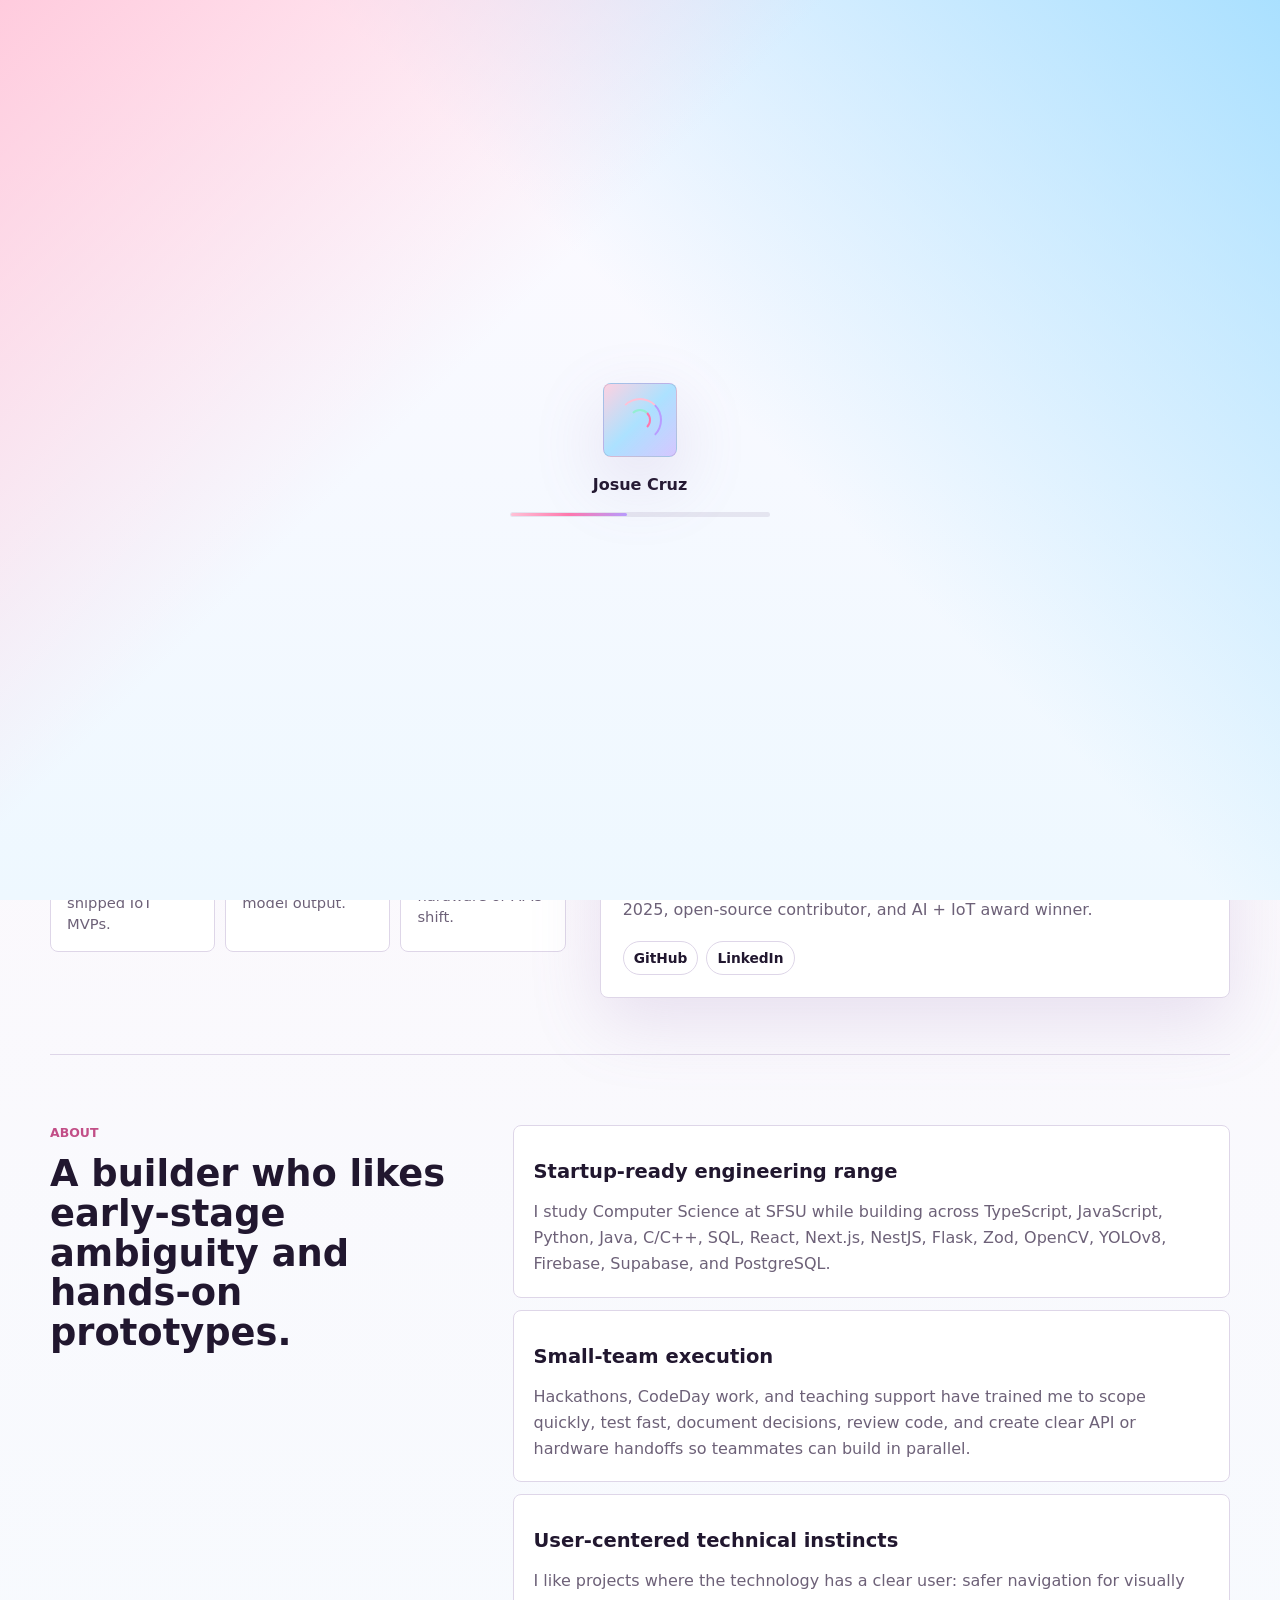
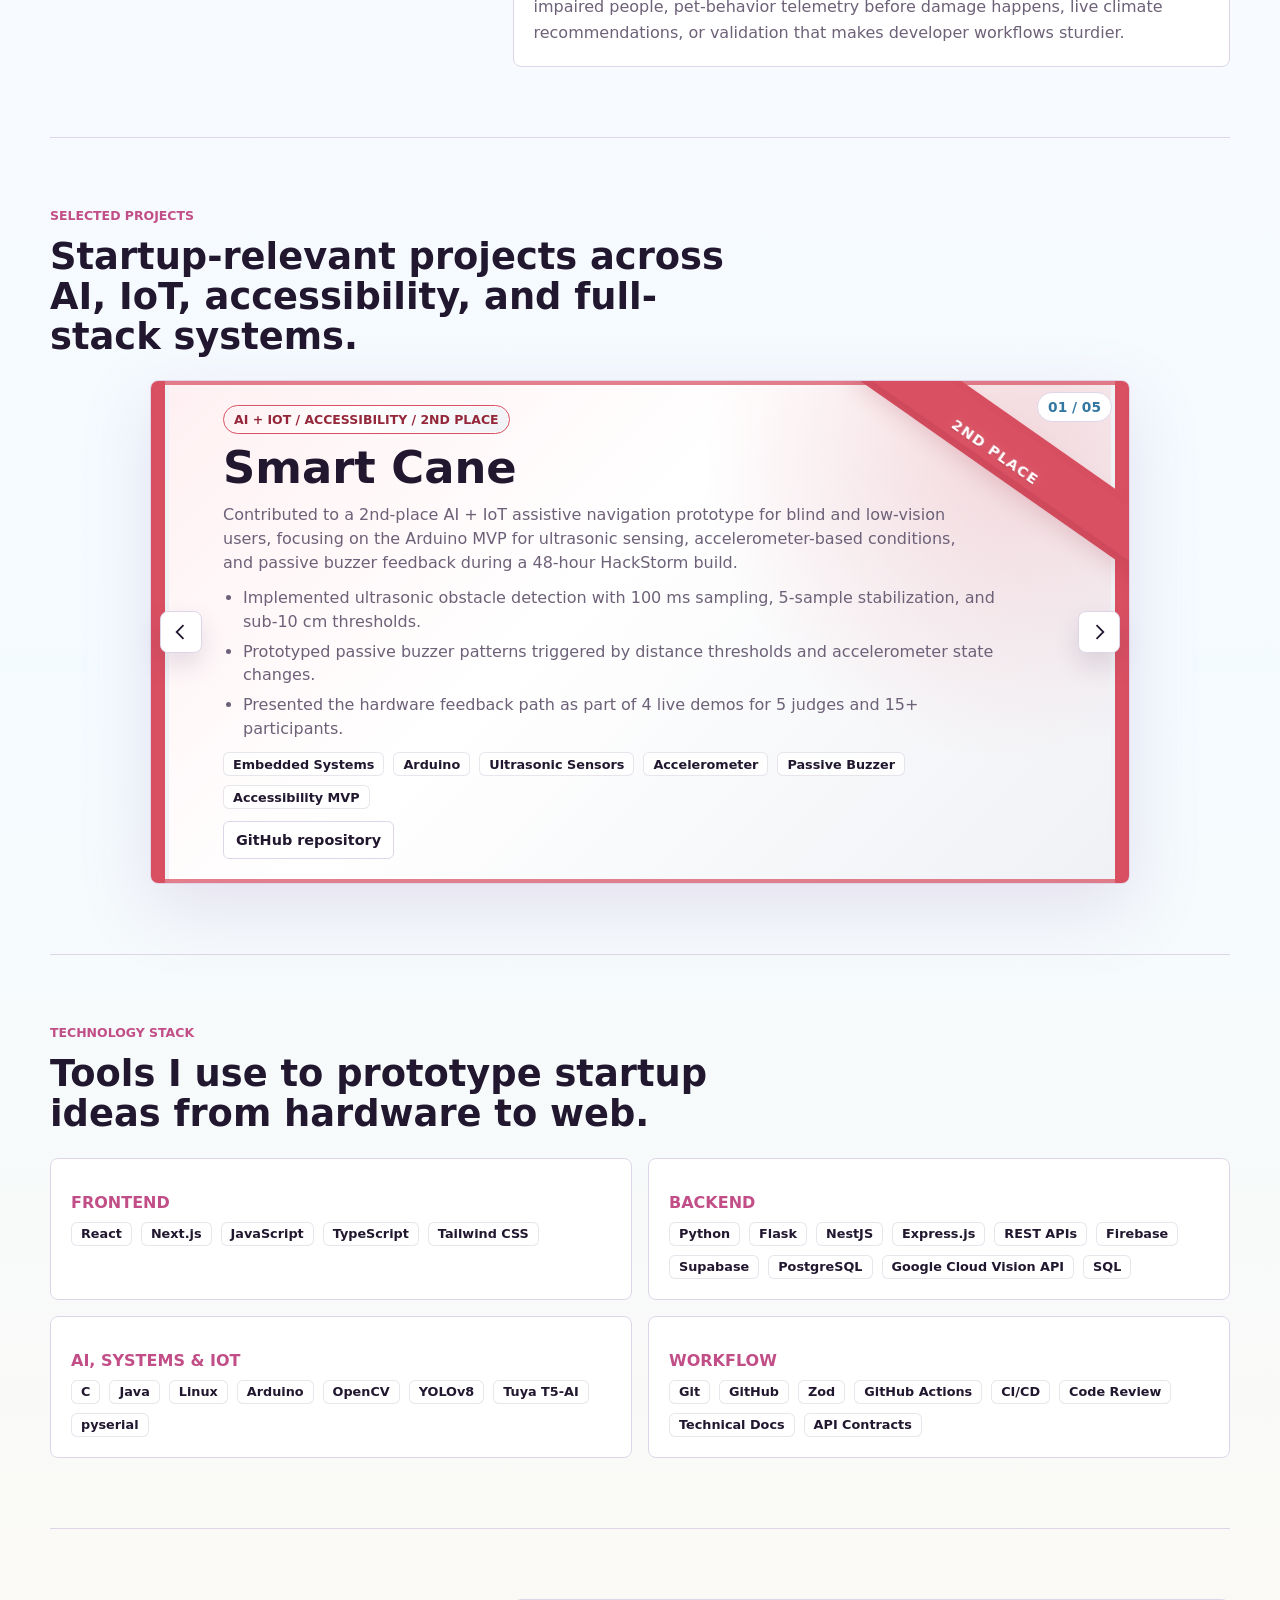
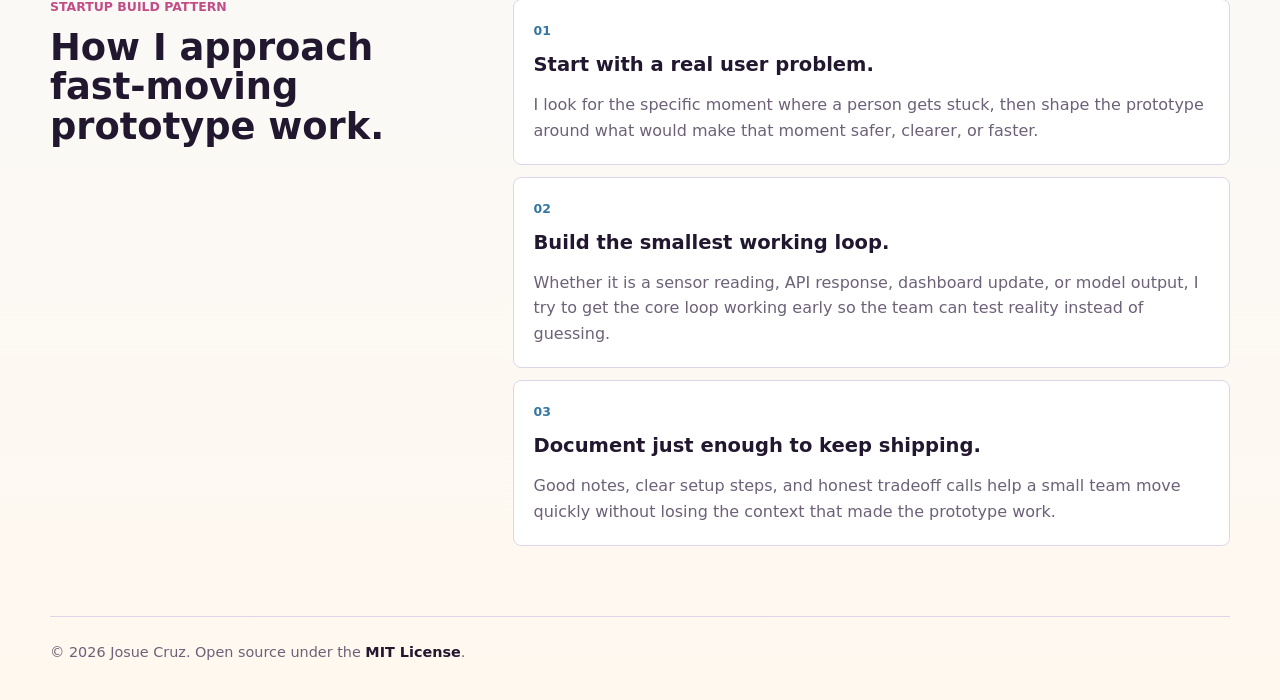
==== commit 585697d3: "chore(portfolio): edit project sections on parts I'm best able to talk about and kept up-to-date." ====
--- a/index.html
+++ b/index.html
@@ -230,22 +230,22 @@
                     <span class="project-card__tag project-card__tag--place-2">AI + IoT / Accessibility / 2nd Place</span>
                     <h3>Smart Cane</h3>
                     <p>
-                      Co-built a 2nd-place AI + IoT assistive navigation prototype for blind and low-vision users,
-                      integrating ultrasonic sensors, IMU motion analysis, and onboard audio alerts during a 48-hour
-                      HackStorm build.
+                      Contributed to a 2nd-place AI + IoT assistive navigation prototype for blind and low-vision users,
+                      focusing on the Arduino MVP for ultrasonic sensing, accelerometer-based conditions, and passive
+                      buzzer feedback during a 48-hour HackStorm build.
                     </p>
                     <ul>
-                      <li>Implemented real-time obstacle detection with 100 ms sampling and 5-sample stabilization.</li>
-                      <li>Tuned sub-10 cm alert thresholds and 16 kHz voice prompts for onboard feedback.</li>
-                      <li>Demoed 4 live scenarios with 5 judges and 15+ participants at a hackathon with 100+ builders.</li>
+                      <li>Implemented ultrasonic obstacle detection with 100 ms sampling, 5-sample stabilization, and sub-10 cm thresholds.</li>
+                      <li>Prototyped passive buzzer patterns triggered by distance thresholds and accelerometer state changes.</li>
+                      <li>Presented the hardware feedback path as part of 4 live demos for 5 judges and 15+ participants.</li>
                     </ul>
                     <div class="badge-list" aria-label="Smart Cane technologies">
                       <span>Embedded Systems</span>
                       <span>Arduino</span>
                       <span>Ultrasonic Sensors</span>
-                      <span>IMU Motion Analysis</span>
-                      <span>Audio Alerts</span>
-                      <span>Python</span>
+                      <span>Accelerometer</span>
+                      <span>Passive Buzzer</span>
+                      <span>Accessibility MVP</span>
                     </div>
                     <p class="project-card__links">
                       <a href="https://github.com/nergisRahimzade/HackStorm-2.0" target="_blank" rel="noopener noreferrer">GitHub repository</a>
@@ -657,6 +657,14 @@
               <h2 id="experience-title">Experience & Leadership</h2>
               <div class="timeline">
                 <article>
+                  <span>Mar 2026 - Present</span>
+                  <h3>Outreach Chair / SF Hacks</h3>
+                  <p>
+                    Support sponsor and partnership outreach for a student hackathon projected to serve 400+
+                    participants, coordinating partner tracking, sponsor deliverables, and internal handoffs.
+                  </p>
+                </article>
+                <article>
                   <span>Jan 2026 - Present</span>
                   <h3>Open Source Contributor / Micro-Internship, Keyshade.io & CodeDay</h3>
                   <p>
@@ -666,11 +674,11 @@
                   <p>Built 15 reusable Zod schemas and collaborated in a 4-developer codebase with 750+ stars and 260+ forks.</p>
                 </article>
                 <article>
-                  <span>Mar 2026 - Present</span>
-                  <h3>Outreach Chair / SF Hacks</h3>
+                  <span>Aug 2025 - Feb 2026</span>
+                  <h3>Quality Assurance Volunteer Tester / Madhouse Productions</h3>
                   <p>
-                    Support sponsor and partnership outreach for a student hackathon projected to serve 400+
-                    participants, coordinating partner tracking, sponsor deliverables, and internal handoffs.
+                    Submitted 11 accepted bug reports across 2 pre-release updates, documenting reproduction steps,
+                    severity, expected and actual behavior, screenshots, recordings, and retest results.
                   </p>
                 </article>
                 <article>
@@ -683,14 +691,6 @@
                   <p>Reviewed 70+ assignments and helped students improve Java fundamentals and object-oriented problem-solving.</p>
                 </article>
                 <article>
-                  <span>Aug 2025 - Feb 2026</span>
-                  <h3>Quality Assurance Volunteer Tester / Madhouse Productions</h3>
-                  <p>
-                    Submitted 11 accepted bug reports across 2 pre-release updates, documenting reproduction steps,
-                    severity, expected and actual behavior, screenshots, recordings, and retest results.
-                  </p>
-                </article>
-                <article>
                   <span>Sep 2022 - Sep 2023</span>
                   <h3>Barista / Starbucks</h3>
                   <p>
@@ -704,12 +704,12 @@
             <section class="resume-panel" aria-labelledby="certs-title">
               <h2 id="certs-title">Awards, Certifications & Involvement</h2>
               <div class="resume-item">
+                <h3>SQL and Relational Databases 101</h3>
+                <p>IBM, issued Jun 2026. Credential ID: 76cded70500c4159b05d3724fc0cec7b.</p>
+              </div>
+              <div class="resume-item">
                 <h3>2nd Place - AI + IoT Track</h3>
                 <p>HackStorm 2.0, awarded May 2026 for Smart Cane.</p>
-              </div>
-              <div class="resume-item">
-                <h3>SQL and Relational Databases 101</h3>
-                <p>IBM, issued Jun 2026. Credential ID: 76cded70500c4159b05d3724fc0cec7b.</p>
               </div>
               <div class="resume-item">
                 <h3>Machine Learning Workshop</h3>
@@ -734,16 +734,16 @@
                 </p>
               </div>
               <div class="resume-item">
+                <h3>Volunteering</h3>
+                <p>Student Volunteer, The City Eats Inc., Feb 2026 - Present.</p>
+              </div>
+              <div class="resume-item">
+                <h3>The Bits and Bytes of Computer Networking</h3>
+                <p>Google, issued Sep 2023. Credential ID: FN6XXG5SN9TS.</p>
+              </div>
+              <div class="resume-item">
                 <h3>Technical Support Fundamentals</h3>
                 <p>Google, issued Aug 2023. Credential ID: 4T3ZP5EZSXMD.</p>
-              </div>
-              <div class="resume-item">
-                <h3>The Bits and Bytes of Computer Networking</h3>
-                <p>Google, issued Sep 2023. Credential ID: FN6XXG5SN9TS.</p>
-              </div>
-              <div class="resume-item">
-                <h3>Volunteering</h3>
-                <p>Student Volunteer, The City Eats Inc., Feb 2026 - Present.</p>
               </div>
             </section>
           </div>
